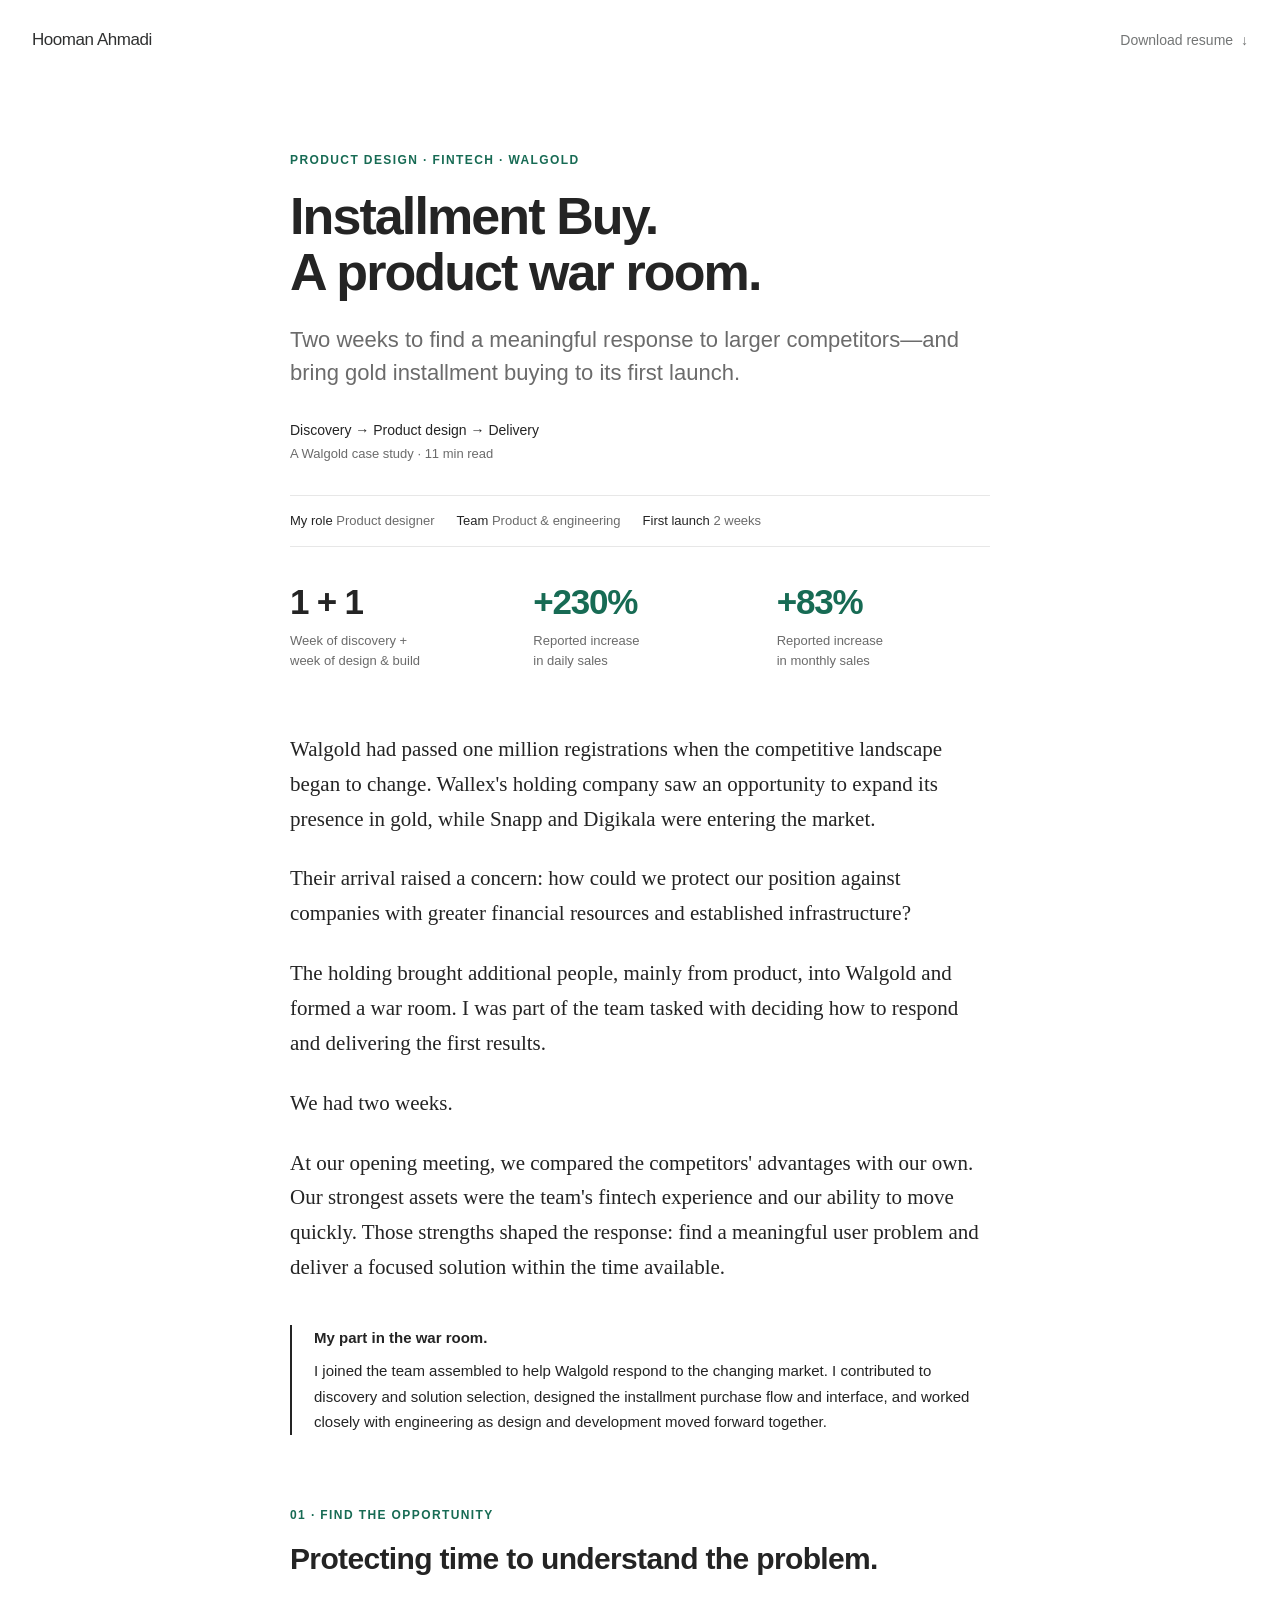
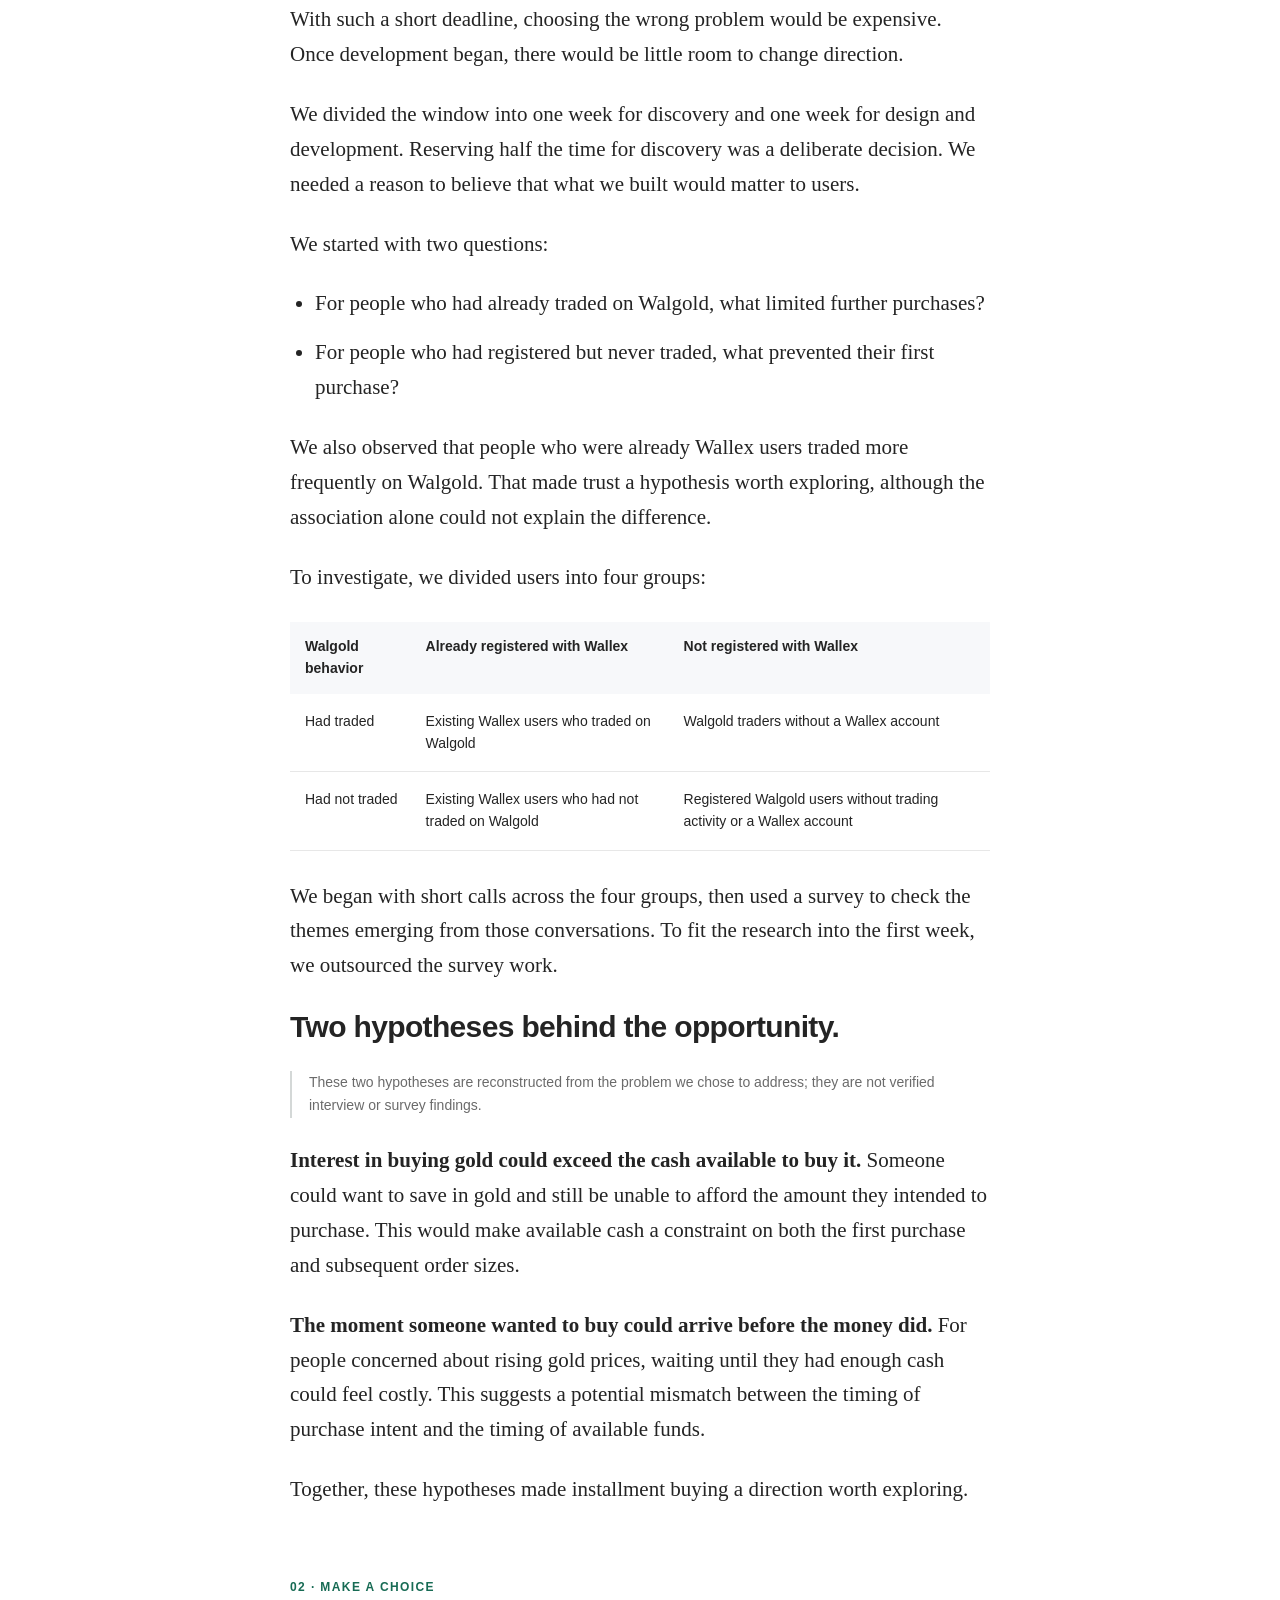
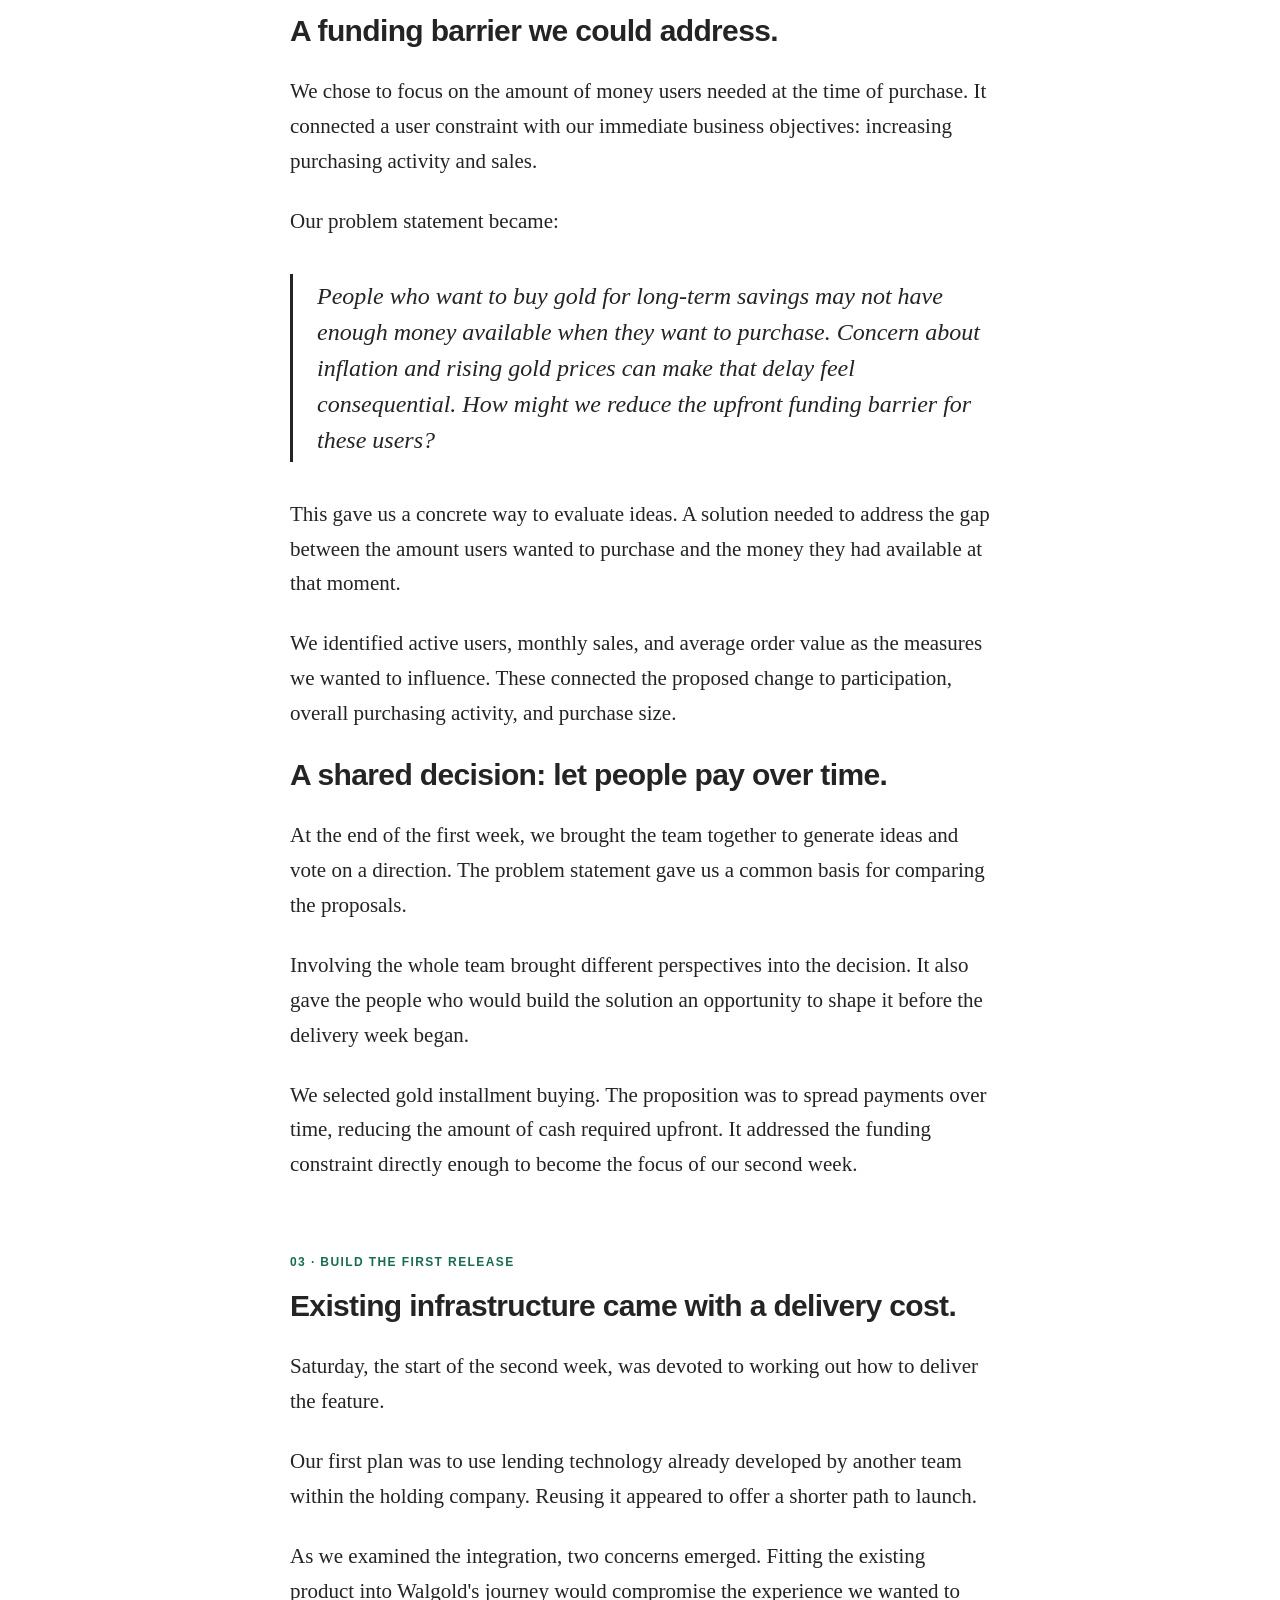
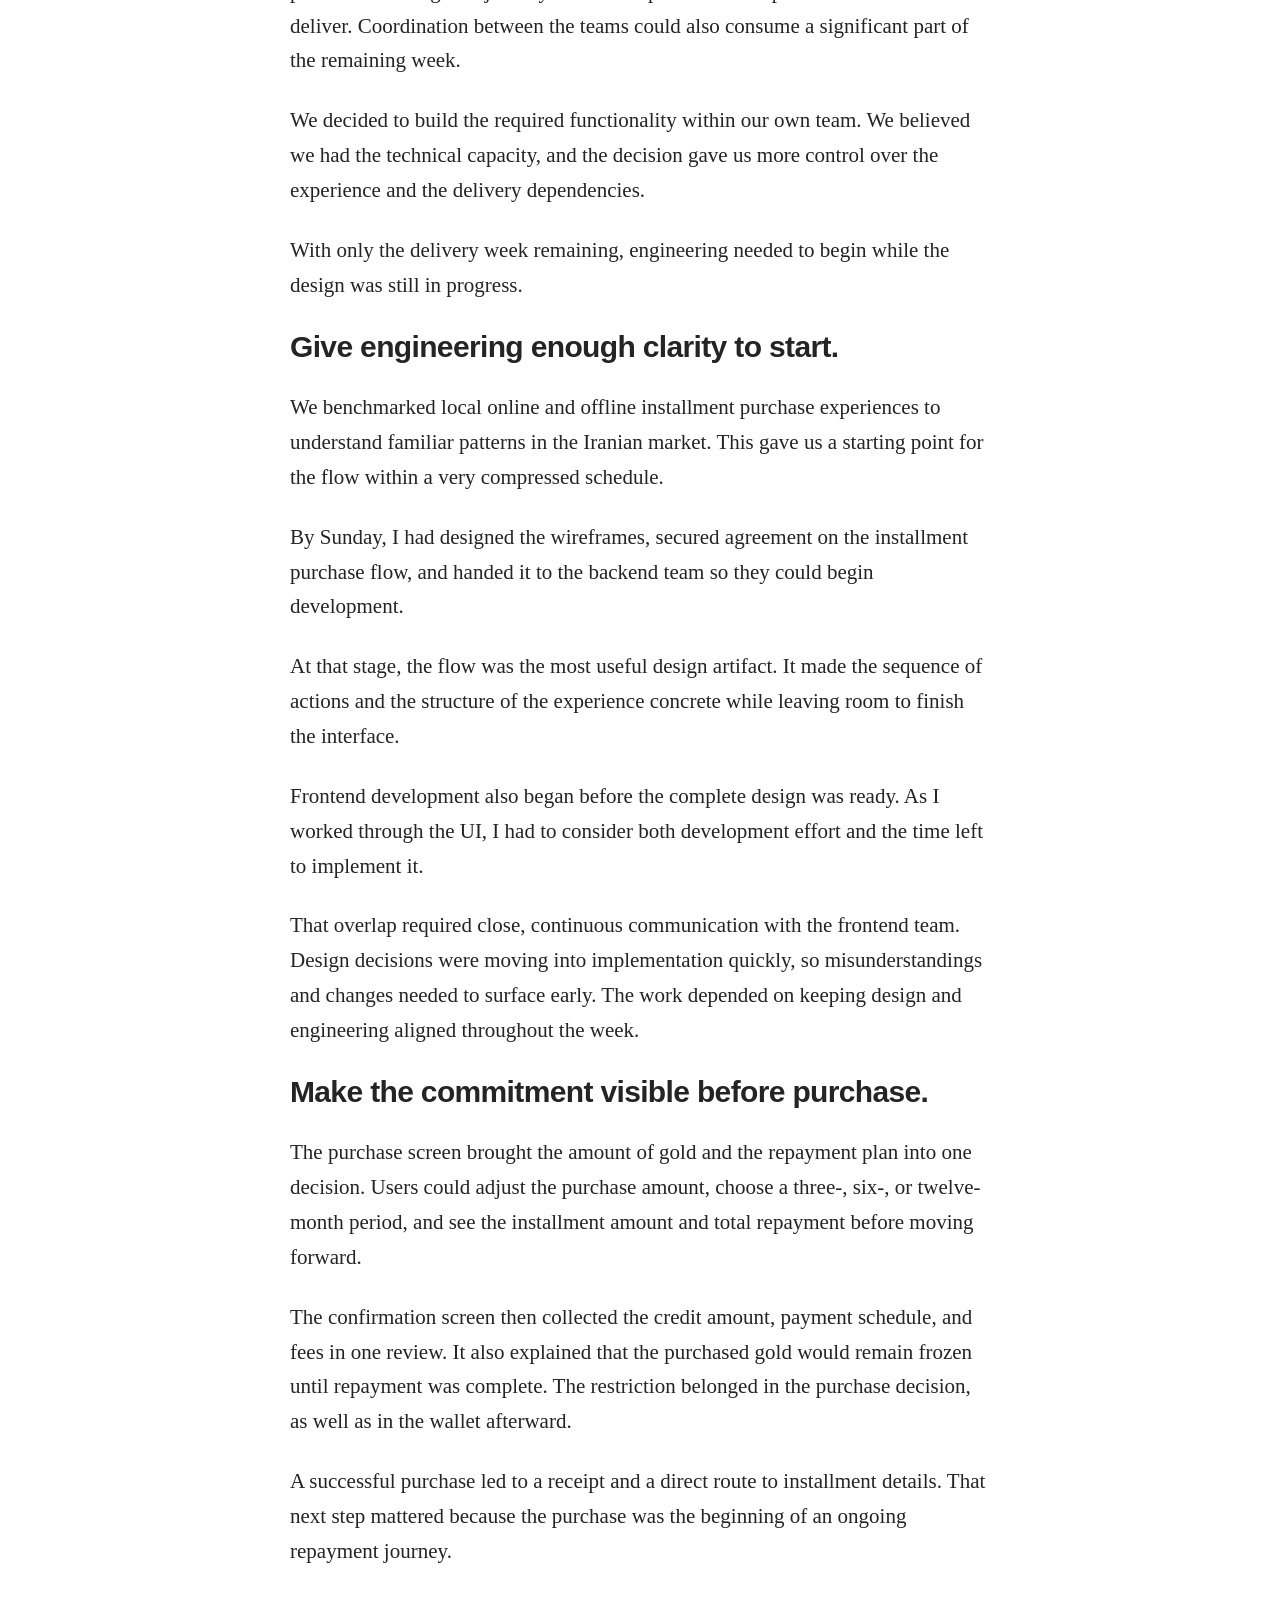
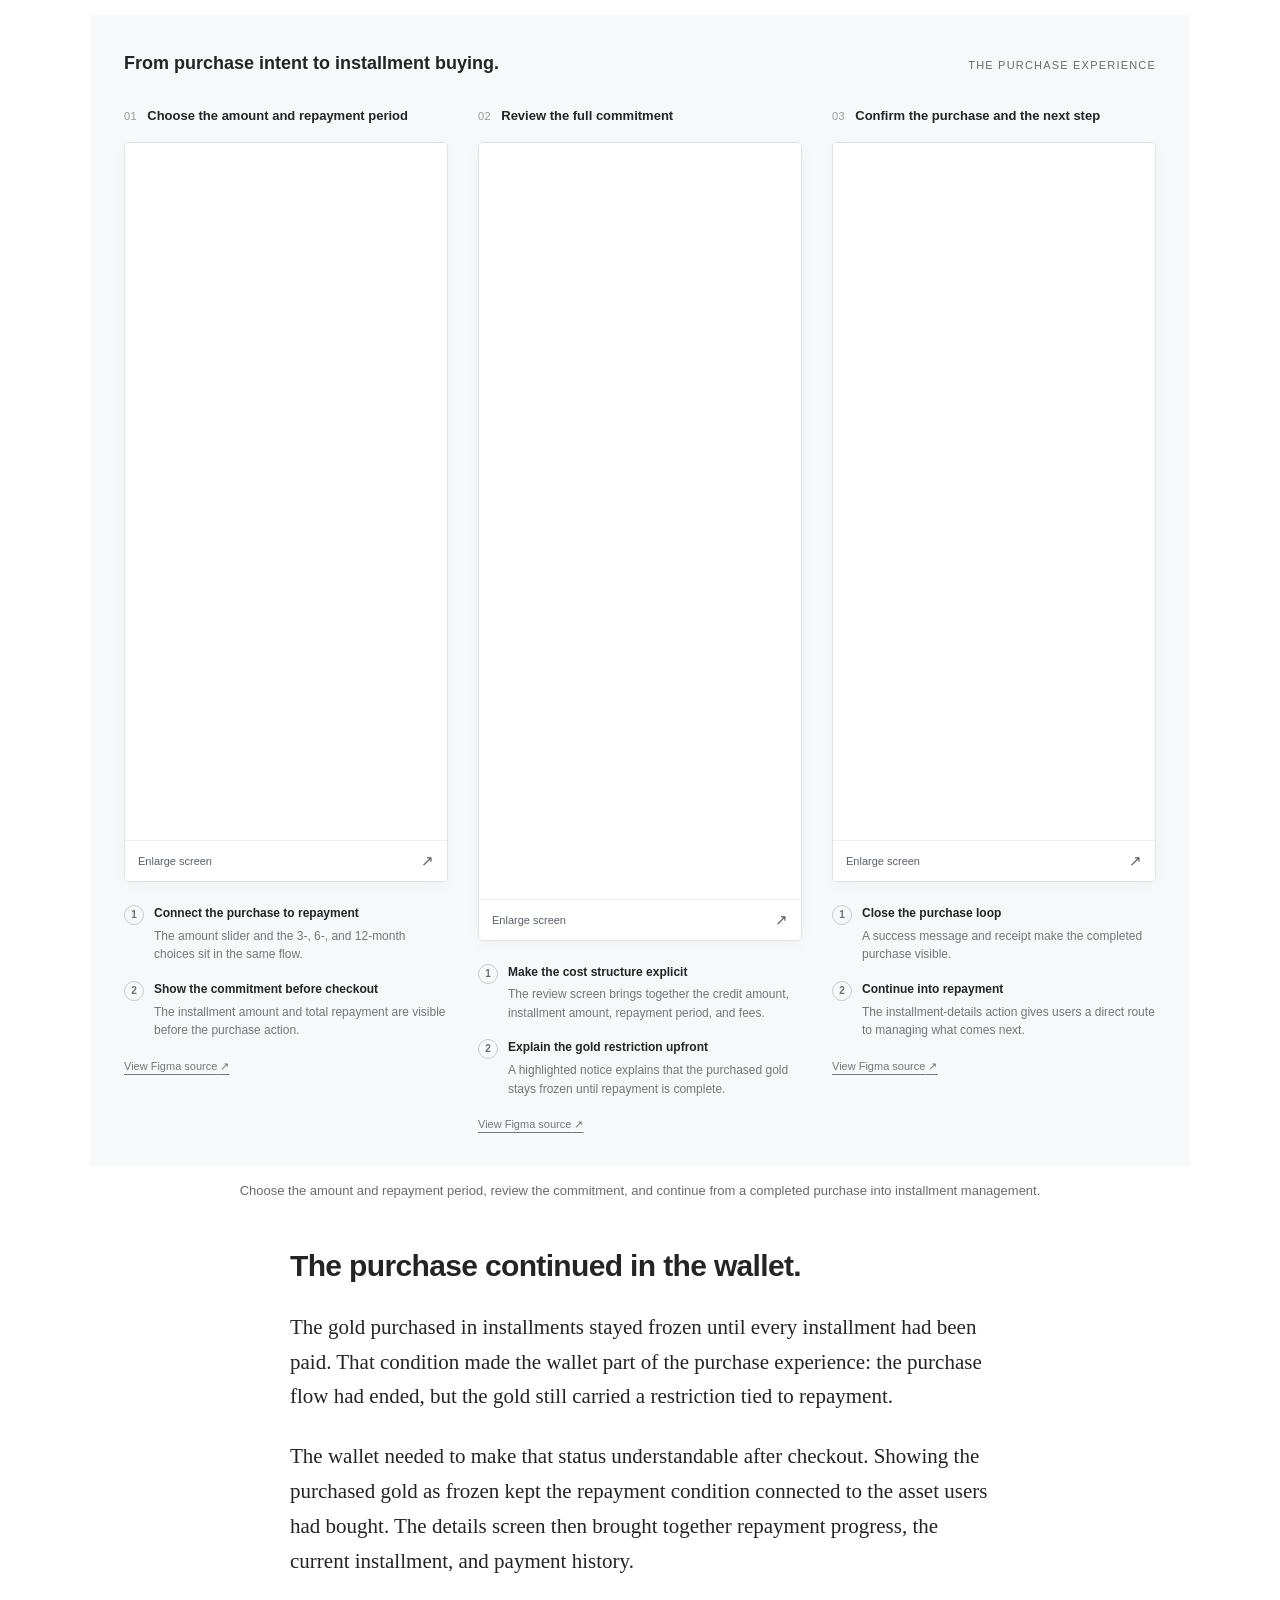
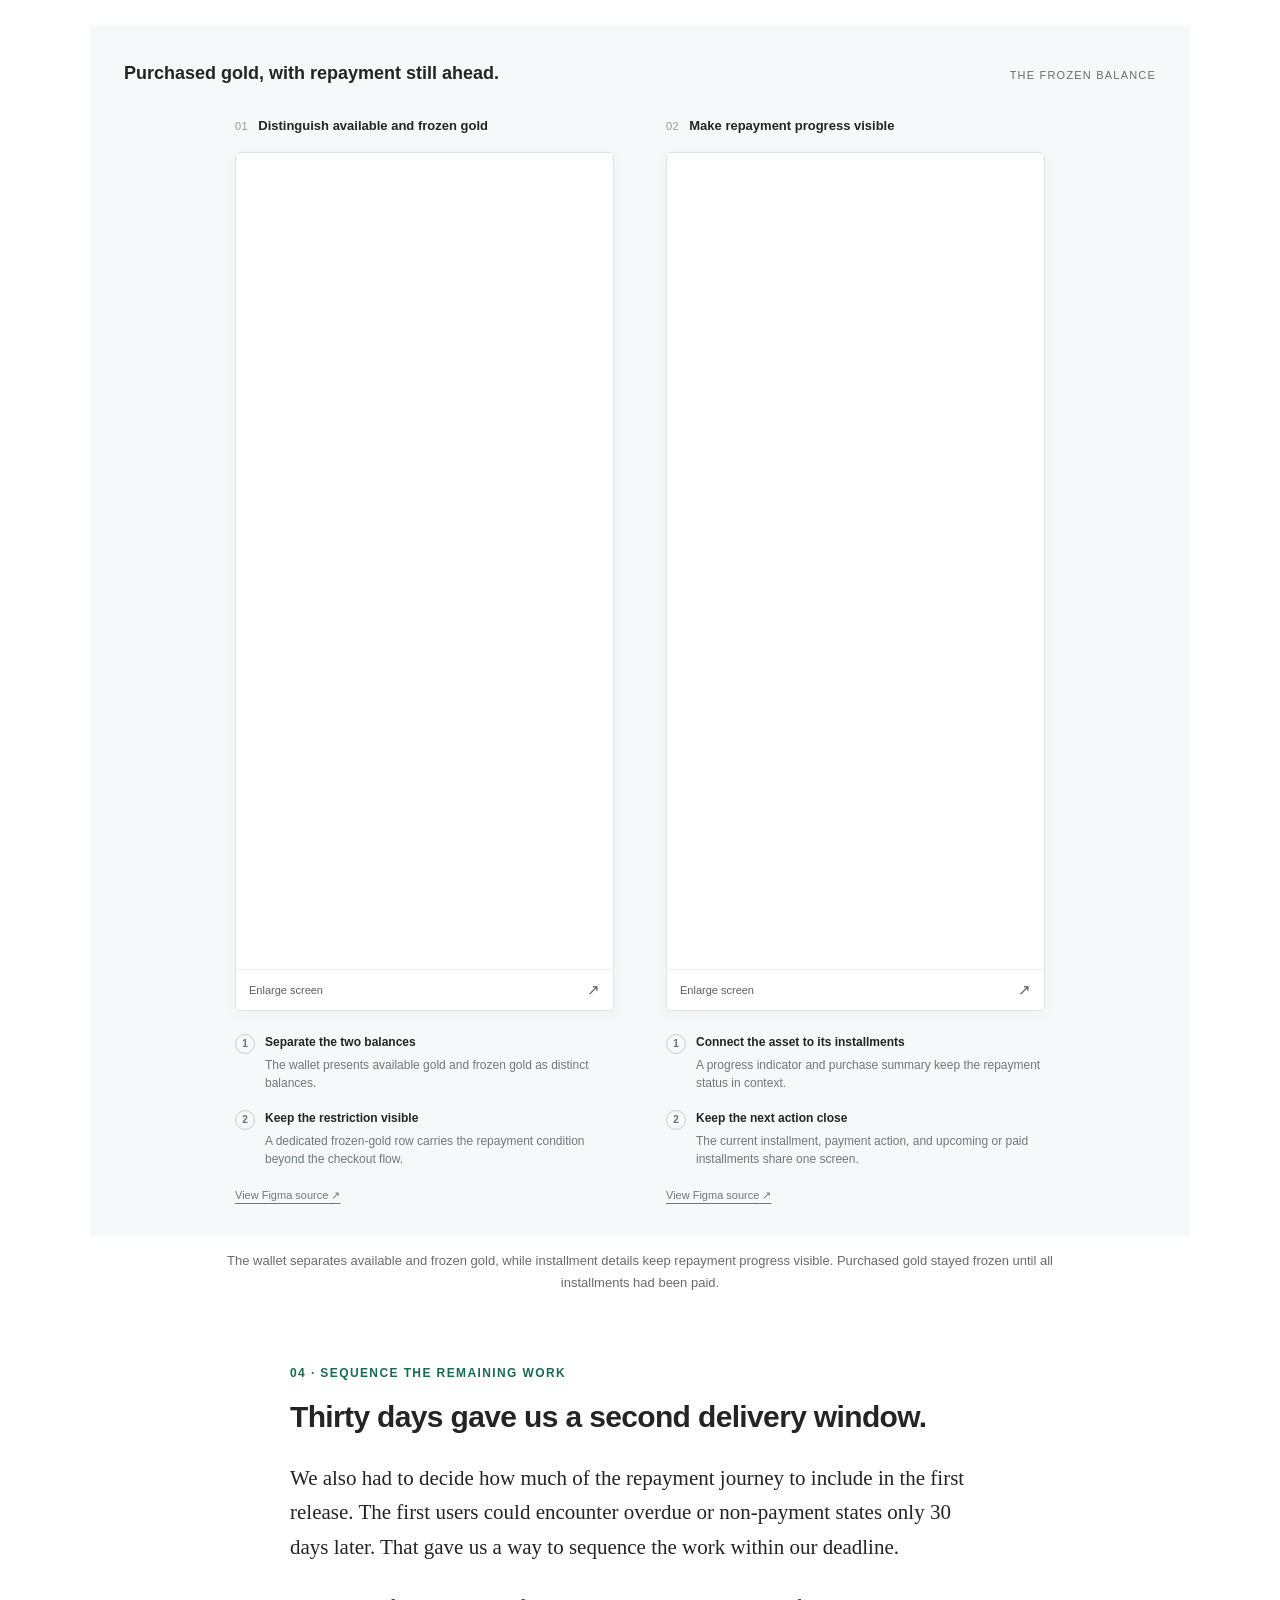
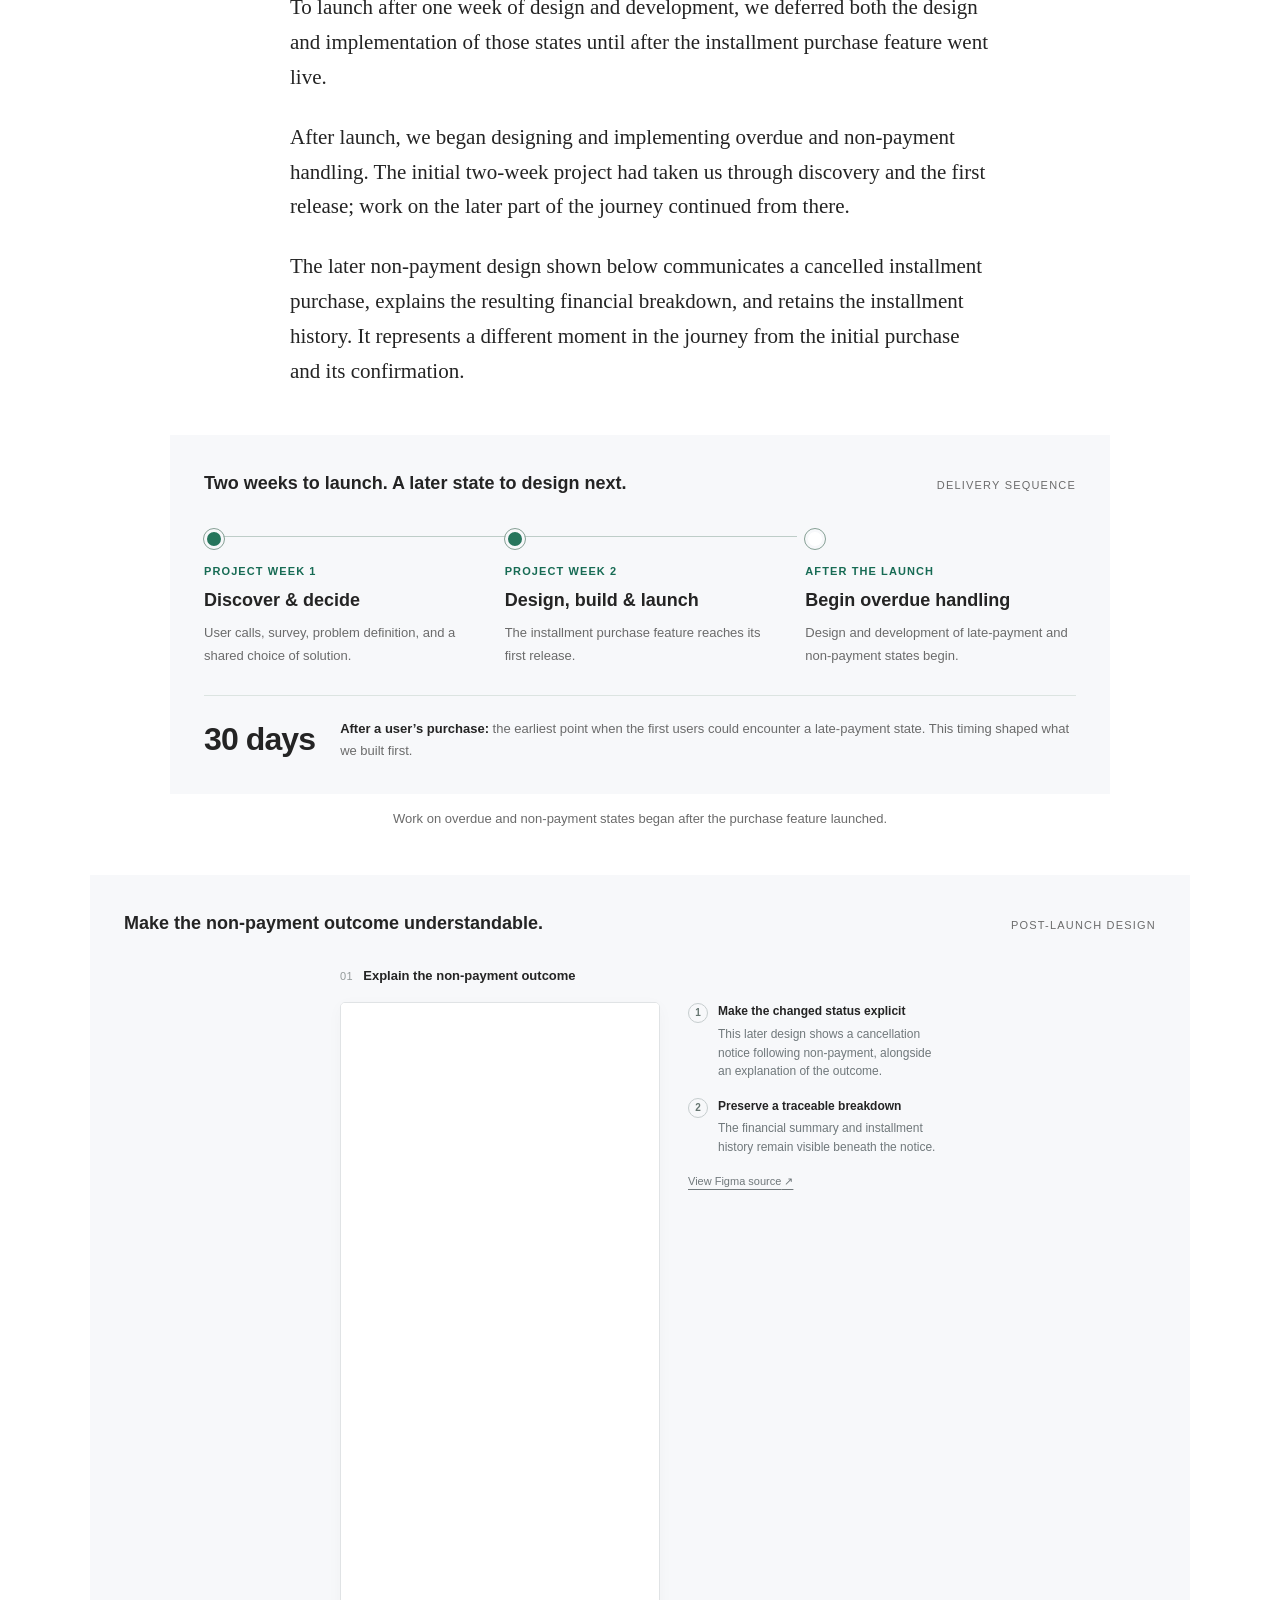
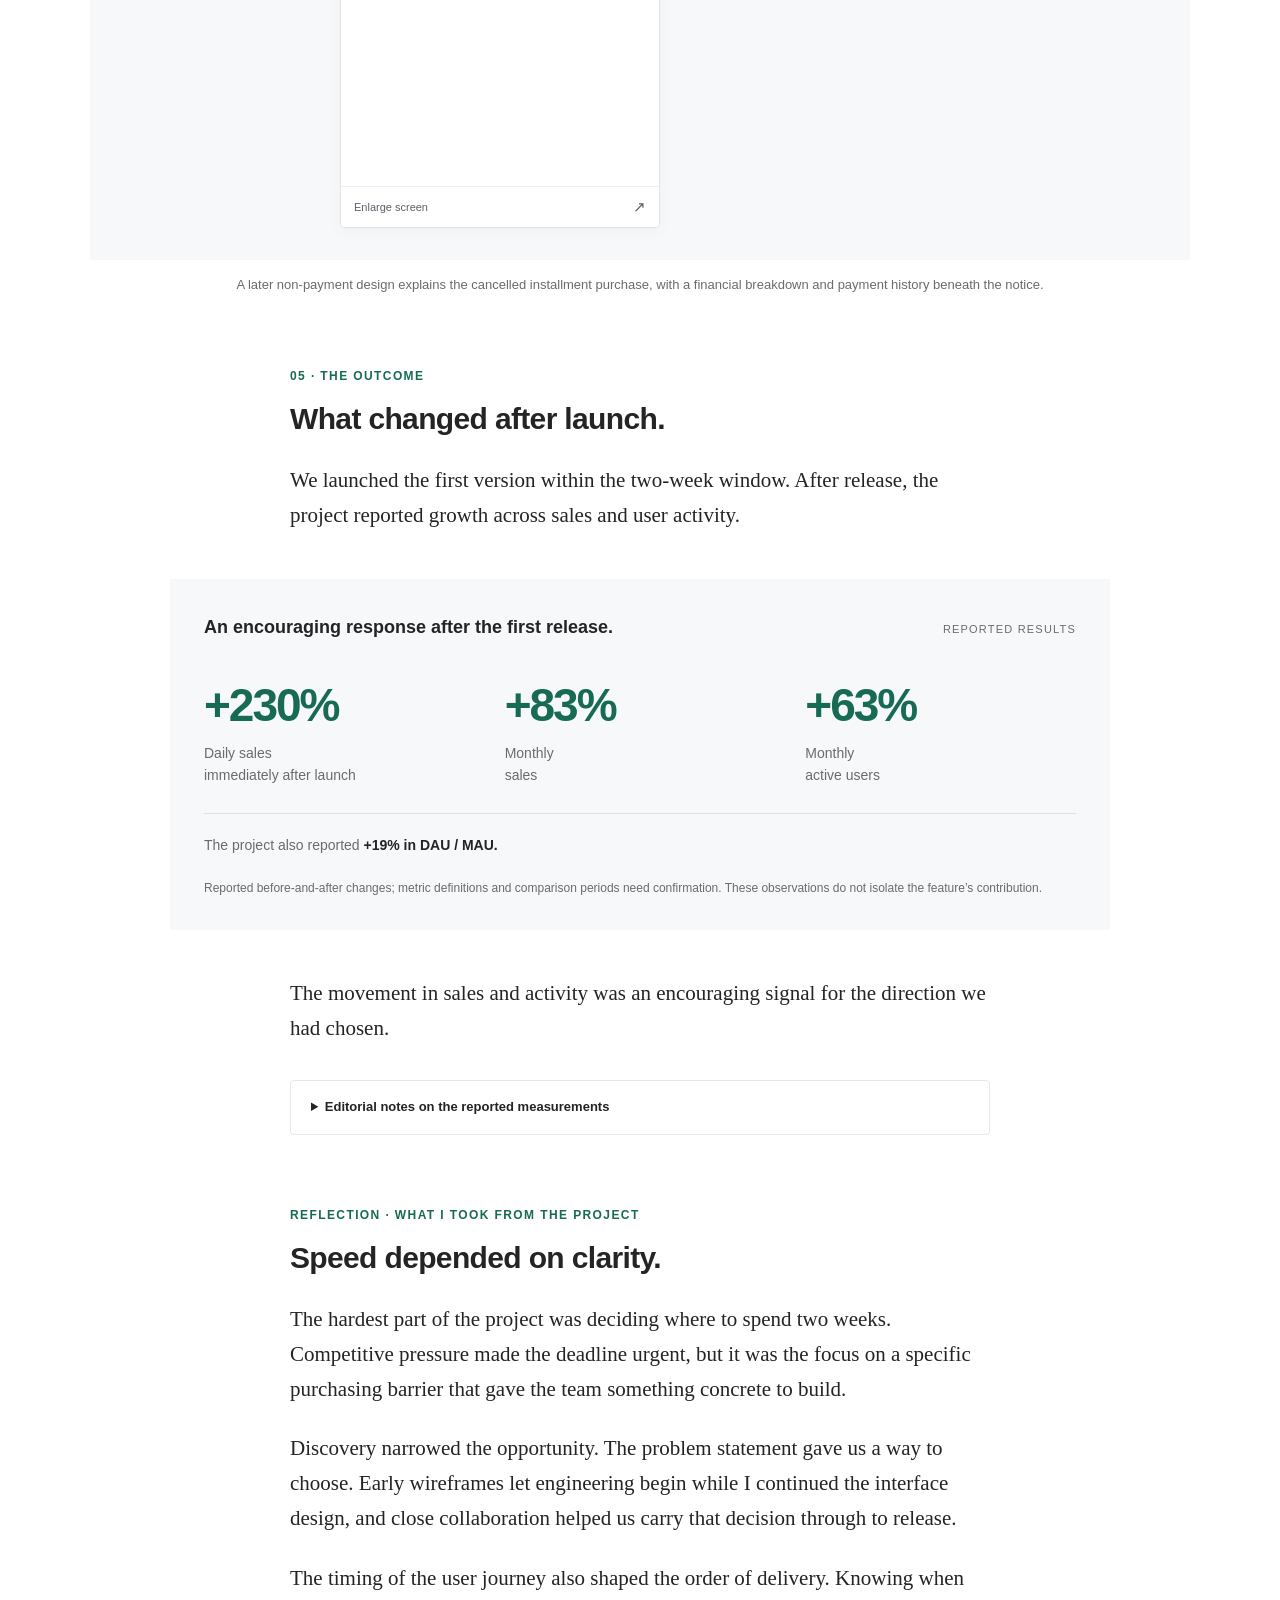
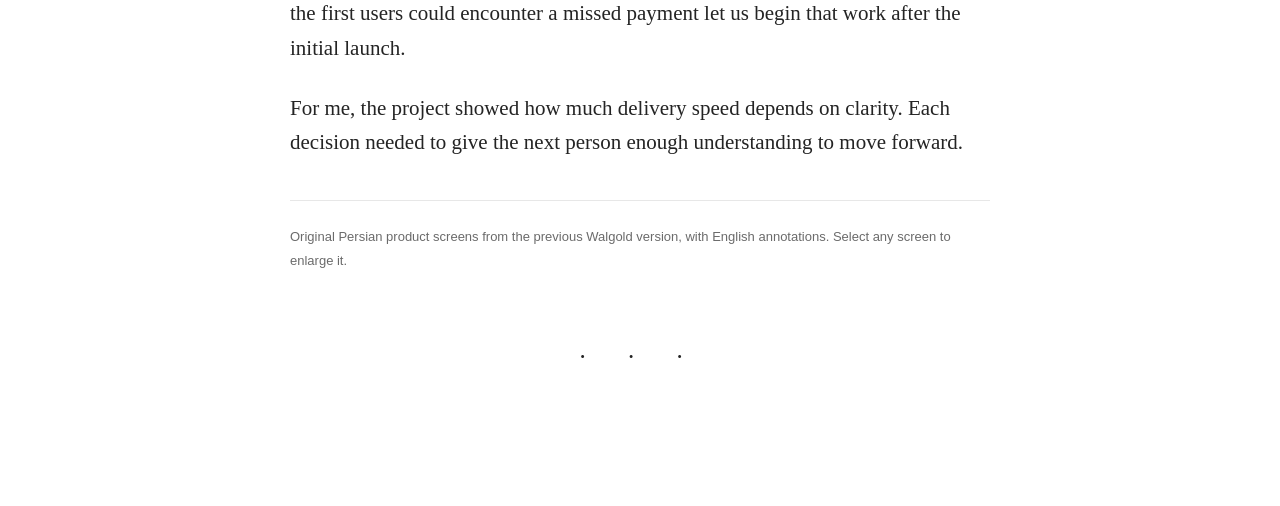
==== work/installments/index.html @ 5feb5272 "Add installment purchase case study" ====
<!doctype html>
<html lang="en"><head><meta charset="utf-8"><meta name="viewport" content="width=device-width, initial-scale=1"><title>Installment Buy · A Walgold product war room</title><meta name="description" content="A product design case study: two weeks from discovery to the first installment gold purchase launch, with original product screens and the decisions behind delivery."><link rel="icon" href="data:image/svg+xml,%3Csvg xmlns='http://www.w3.org/2000/svg' viewBox='0 0 32 32'%3E%3Crect width='32' height='32' rx='7' fill='%23232323'/%3E%3Ctext x='6' y='24' font-family='Georgia' font-size='25' fill='white'%3EW%3C/text%3E%3C/svg%3E"><style>
:root{--ink:#242424;--muted:#6b6b6b;--line:#e7e7e7;--accent:#176b54;--blue:#1474e5;--paper:#fff;--panel:#f7f8fa;--sans:-apple-system,BlinkMacSystemFont,"Segoe UI",Arial,sans-serif;--serif:Georgia,"Times New Roman",serif}
*{box-sizing:border-box}html{scroll-behavior:auto;scroll-padding-top:35px}body{margin:0;color:var(--ink);background:var(--paper);font-family:var(--serif)}a{color:inherit;text-underline-offset:4px}button{font:inherit}.article-head,.prose{max-width:700px;margin:auto}.article-head{padding-top:72px}.eyebrow,.section-kicker{font:600 12px/1.4 var(--sans);letter-spacing:1.4px;text-transform:uppercase;color:var(--accent)}h1{font:750 clamp(36px,5vw,52px)/1.09 var(--sans);letter-spacing:-1.9px;margin:19px 0 22px}.dek{font:22px/1.5 var(--sans);color:var(--muted);margin:0}.byline{display:flex;align-items:center;gap:13px;margin:30px 0;font:14px/1.7 var(--sans)}.monogram{display:grid;place-items:center;background:#242424;color:#fff;border-radius:50%;width:43px;height:43px;font-family:var(--serif);font-size:24px;flex:none}.byline span{display:block;color:var(--muted);font-size:13px}.article-meta{border-top:1px solid var(--line);border-bottom:1px solid var(--line);padding:15px 0;display:flex;gap:22px;flex-wrap:wrap;font:13px/1.5 var(--sans);color:var(--muted)}.article-meta b{color:var(--ink);font-weight:500}.prose{font-size:21px;line-height:1.66}.prose p{margin:25px 0}.prose h2{font:700 30px/1.25 var(--sans);letter-spacing:-.65px;margin:16px 0 25px}.prose h3{font:650 23px/1.35 var(--sans);margin:34px 0 16px;letter-spacing:-.3px}.section-kicker{margin-top:72px;display:block}.prose strong{font-weight:700}.intro{margin-top:37px}.prose ul{padding-left:25px}.prose li{margin:14px 0}.wide{max-width:1100px;width:calc(100% - 48px);margin:46px auto}.figure-surface{background:var(--panel);padding:36px 34px 32px}.figure-top{display:flex;align-items:baseline;justify-content:space-between;gap:20px;margin-bottom:30px;font-family:var(--sans)}.figure-top h3{font-size:18px;line-height:1.4;margin:0;font-weight:650}.figure-top>span{font-size:11px;letter-spacing:1.2px;color:var(--muted);text-transform:uppercase;white-space:nowrap}figcaption{font:13px/1.65 var(--sans);color:var(--muted);text-align:center;padding:14px 28px 0;max-width:900px;margin:auto}.hero-stats{display:grid;grid-template-columns:repeat(3,1fr);gap:30px;padding:34px 0 24px;font-family:var(--sans)}.hero-stats strong{font-size:35px;letter-spacing:-1.2px;font-weight:650;display:block;line-height:1.2}.hero-stats span{font-size:13px;line-height:1.55;color:var(--muted);display:block;margin-top:8px}.positive{color:var(--accent)}.stat-context{font:12px/1.6 var(--sans);color:var(--muted);margin:0;padding:0 0 20px;border-bottom:1px solid var(--line)}.role{font:15px/1.7 var(--sans);border-left:2px solid var(--ink);padding-left:22px;margin:40px 0}.role strong{display:block;margin-bottom:8px}.role p{margin:0;font-size:15px}.quote{border-left:3px solid var(--ink);padding:4px 0 4px 24px;margin:35px 0;font-size:24px;line-height:1.5;font-style:italic}.table-wrap{overflow:auto;margin:28px 0}table{width:100%;border-collapse:collapse;font:14px/1.55 var(--sans);text-align:left}th{font-weight:600;padding:14px 13px;background:#f7f8fa;vertical-align:top}td{padding:17px 13px;border-bottom:1px solid var(--line);vertical-align:top}th:first-child,td:first-child{padding-left:15px}.hypotheses .prose>p:first-of-type{font:14px/1.7 var(--sans);color:var(--muted);border-left:2px solid #d4d8d7;padding-left:17px}.hypotheses em{font-style:normal}.screen-grid{display:grid;gap:42px 30px;align-items:start}.screen-grid.three{grid-template-columns:repeat(3,minmax(0,1fr))}.screen-grid.two{grid-template-columns:repeat(2,minmax(0,1fr));gap:42px 52px;max-width:810px;margin:auto}.screen-grid.one{grid-template-columns:minmax(0,600px);justify-content:center}.screen-card{min-width:0;font-family:var(--sans)}.screen-heading{display:flex;gap:10px;align-items:baseline;margin:0 0 16px;min-height:20px}.screen-heading>span{font-size:11px;color:#939a9a;letter-spacing:.5px}.screen-heading h4{font:600 13px/1.5 var(--sans);margin:0}.screen-button{position:relative;background:white;display:block;padding:0;border:1px solid #e0e3e5;border-radius:5px;width:100%;cursor:zoom-in;box-shadow:0 4px 16px #21212108;overflow:hidden}.screen-button img{display:block;width:100%;height:auto}.screen-button:focus-visible{outline-offset:6px}.enlarge-label{display:flex;align-items:center;justify-content:space-between;font:11px var(--sans);background:#fff;border-top:1px solid #edf0f1;color:#596168;padding:11px 13px;text-align:left}.enlarge-label span{font-size:15px}.annotations{list-style:none;margin:22px 0 0;padding:0}.annotations li{display:flex;gap:10px;font:12px/1.55 var(--sans);margin:0 0 16px}.note-number{display:grid;place-items:center;flex-shrink:0;border:1px solid #c6cdce;color:#657570;border-radius:50%;width:20px;height:20px;font:600 10px/1 var(--sans);margin-top:1px}.annotations strong{font-weight:650;font-size:12px}.annotations p{margin:4px 0 0;color:#70787b}.source-link{font:11px/1.6 var(--sans);color:#70787b}.screen-grid.one .screen-card{display:grid;grid-template-columns:minmax(0,320px) minmax(0,1fr);gap:0 28px;max-width:600px}.screen-grid.one .screen-heading{grid-column:1/-1}.screen-grid.one .screen-button{grid-column:1;grid-row:2/5}.screen-grid.one .annotations{grid-column:2;margin-top:0}.screen-grid.one .source-link{grid-column:2;align-self:end}.timeline{font-family:var(--sans);max-width:940px}.timeline-steps{list-style:none;display:grid;grid-template-columns:repeat(3,minmax(0,1fr));gap:30px;padding:0;margin:0;position:relative}.timeline-steps:before{content:"";position:absolute;top:10px;left:11px;right:calc(33.33% - 12px);height:1px;background:#becdc8}.timeline-steps li{position:relative;padding-top:35px}.timeline-steps li:before{position:absolute;content:"";width:14px;height:14px;top:3px;left:0;border:3px solid var(--panel);outline:1px solid #86a095;border-radius:50%;background:#26755c}.timeline-steps li:last-child:before{background:white}.timeline-step{font:600 11px/1.4 var(--sans);letter-spacing:1.1px;text-transform:uppercase;color:var(--accent)}.timeline-steps h4{font:650 18px/1.4 var(--sans);margin:9px 0}.timeline-steps p{font:13px/1.7 var(--sans);color:var(--muted);margin:0}.time-window{margin-top:28px;padding-top:22px;border-top:1px solid #dce4e1;display:flex;gap:25px;align-items:center}.time-window strong{font:650 32px/1.1 var(--sans);letter-spacing:-.9px;white-space:nowrap}.time-window p{font:13px/1.7 var(--sans);margin:0;color:var(--muted)}.time-window b{font-weight:600;color:var(--ink)}.results{display:grid;grid-template-columns:repeat(3,minmax(0,1fr));gap:30px;font-family:var(--sans);padding:8px 0 26px}.results strong{font-size:46px;letter-spacing:-2px;line-height:1.2;display:block;color:var(--accent);font-weight:650}.results span{font-size:14px;color:var(--muted);display:block;margin:9px 0 0;line-height:1.6}.results-secondary{font:14px/1.7 var(--sans);border-top:1px solid #dce2df;padding-top:20px;color:var(--muted);margin:0}.results-secondary b{color:var(--ink);font-weight:600}.metric-note{font:12px/1.7 var(--sans);color:var(--muted);margin:20px 0 0}.editorial{margin-top:34px;border:1px solid var(--line);border-radius:4px;padding:16px 20px;font:13px/1.75 var(--sans);color:var(--muted)}.editorial summary{font:600 13px/1.6 var(--sans);cursor:pointer;color:var(--ink)}.editorial p{font:13px/1.75 var(--sans);margin:15px 0}.editorial ul{padding-left:19px}.editorial li{font:13px/1.75 var(--sans);margin:10px 0}.annotation-footnote{font:13px/1.8 var(--sans);color:var(--muted);border-top:1px solid var(--line);padding-top:24px;margin-top:40px!important}.endmark{text-align:center;font-size:25px;letter-spacing:18px;margin:64px 0}.site-footer{border-top:1px solid var(--line);max-width:700px;margin:60px auto 0;padding:25px 0 45px;font:13px/1.8 var(--sans);color:var(--muted)}.sr-only{position:absolute;width:1px;height:1px;padding:0;margin:-1px;overflow:hidden;clip:rect(0,0,0,0);white-space:nowrap;border:0}:focus-visible{outline:3px solid var(--blue);outline-offset:5px}a:hover{color:var(--accent)}dialog{padding:0;border:0;border-radius:8px;width:min(1000px,calc(100vw - 32px));max-width:none;height:94vh;max-height:none;background:#f2f4f5;color:var(--ink);box-shadow:0 20px 100px #0005}dialog::backdrop{background:#16191dd9}.modal-bar{display:flex;justify-content:space-between;align-items:center;gap:20px;position:sticky;top:0;z-index:2;padding:15px 22px;border-bottom:1px solid #dce0e3;background:white;font:14px/1.5 var(--sans)}.modal-bar button{border:1px solid #d5d9dc;border-radius:20px;padding:6px 16px;background:white;cursor:pointer;font:13px/1.5 var(--sans);white-space:nowrap}.modal-body{padding:28px;display:flex;flex-direction:column;align-items:center;gap:18px}.modal-body img{max-width:100%;height:auto;display:block;width:auto;max-height:none;background:white;box-shadow:0 3px 20px #0001}.modal-body .annotations{max-width:600px}.modal-body .annotations li{font-size:14px}.modal-body .annotations strong{font-size:14px}.modal-help{font:12px/1.6 var(--sans);color:var(--muted);margin:0}.screen-button:hover .enlarge-label{color:var(--accent);background:#fafcfb}
.image-viewport{display:block;width:100%;background:white}.image-viewport.has-crop{position:relative;overflow:hidden}.image-viewport.has-crop img,.modal-body .image-viewport.has-crop img{position:absolute;left:var(--image-x);top:var(--image-y);width:var(--image-width);max-width:none;height:auto;max-height:none;box-shadow:none}.modal-body .image-viewport{width:min(100%,var(--dialog-width,750px));flex:none;box-shadow:0 3px 20px #0001}.modal-body .image-viewport:not(.has-crop) img{width:100%;height:auto;box-shadow:none}
@media(max-width:980px){.wide{max-width:900px}.screen-grid.three{gap:32px 20px}.figure-surface{padding:30px 25px}.screen-heading{min-height:40px}}
@media(max-width:760px){.article-head,.prose,.site-footer{margin-left:24px;margin-right:24px}.article-head{padding-top:42px}h1{letter-spacing:-1.3px}.dek{font-size:19px}.prose{font-size:19px;line-height:1.65}.prose h2{font-size:27px}.wide{width:100%;margin:32px auto}.figure-surface{padding:25px 24px}.figure-top{align-items:flex-start;gap:14px}.figure-top h3{font-size:16px}.figure-top>span{font-size:10px;white-space:normal;text-align:right;max-width:110px}.hero-stats{gap:16px}.hero-stats strong{font-size:28px}.hero-stats span{font-size:12px}.section-kicker{margin-top:54px}.screen-grid.three,.screen-grid.two{grid-template-columns:repeat(2,minmax(0,1fr));gap:36px 25px}.screen-grid.one .screen-card{grid-template-columns:minmax(0,280px) minmax(0,1fr);gap:0 22px}.timeline-steps{gap:18px}.timeline-steps h4{font-size:16px}.timeline-steps p{font-size:12px}.results{gap:16px}.results strong{font-size:38px}.results span{font-size:12px}th,td{padding:12px 10px;font-size:12px}.quote{font-size:22px;padding-left:20px}.byline{font-size:13px}.article-meta{gap:10px 20px}.modal-body{padding:20px}.modal-bar{padding:12px 16px}figcaption{padding-left:24px;padding-right:24px}}
@media(max-width:520px){.article-head{padding-top:36px}.article-meta{display:grid;gap:8px}.hero-stats{gap:14px;padding-top:26px}.hero-stats strong{font-size:26px}.hero-stats span{font-size:11px}.stat-context{font-size:11px}.prose h2{font-size:26px}.screen-grid.three,.screen-grid.two,.screen-grid.one{display:grid;grid-template-columns:minmax(0,340px);justify-content:center;gap:36px}.screen-grid.one .screen-card{display:block}.screen-heading{min-height:0}.screen-grid.one .annotations{margin-top:22px}.screen-grid .annotations li{font-size:13px}.screen-grid .annotations strong{font-size:13px}.screen-button{max-width:340px;margin:auto}.annotations{margin-top:20px}.screen-card+.screen-card{padding-top:28px;border-top:1px solid #dce1e4}.timeline-steps{display:block;margin-left:7px}.timeline-steps:before{top:9px;left:0;bottom:34px;right:auto;width:1px;height:auto}.timeline-steps li{padding:0 0 28px 27px}.timeline-steps li:last-child{padding-bottom:0}.timeline-steps li:before{left:-6px;top:3px}.timeline-steps h4{margin:6px 0;font-size:17px}.timeline-steps p{font-size:13px}.time-window{align-items:flex-start;gap:18px}.time-window strong{font-size:29px}.results{gap:12px;padding-bottom:20px}.results strong{font-size:32px;letter-spacing:-1.2px}.results span{font-size:11px}.results-secondary{font-size:13px}.quote{font-size:21px}.editorial{padding:14px 16px}.modal-bar strong{font-size:12px}.modal-body{padding:14px}.screen-grid.one .source-link{display:block;margin-top:15px}}
@media print{.site-header nav,.enlarge-label,.source-link,dialog,.editorial{display:none}.wide{width:100%;break-inside:avoid}.article-head{padding-top:20px}.section-kicker{margin-top:30px}.screen-button{border:0;box-shadow:none}.figure-surface{background:#f7f8fa}.site-footer{margin-top:20px}}
</style><link rel="stylesheet" href="/chrome.css">
</head><body class="case-study-page" id="top"><header class="site-header">
      <a class="wordmark" href="/" aria-label="Hooman Ahmadi, home">Hooman Ahmadi</a>
      <nav aria-label="Main navigation">
        <a class="resume-link" href="/assets/resume/Hooman-Ahmadi-Resume.pdf" download="Hooman-Ahmadi-Resume.pdf" type="application/pdf" aria-label="Download Hooman Ahmadi’s resume as a PDF">Download resume <span aria-hidden="true">↓</span></a>
      </nav>
    </header><main><div class="article-head"><div class="eyebrow">Product design · Fintech · Walgold</div><h1>Installment Buy.<br>A product war room.</h1><p class="dek">Two weeks to find a meaningful response to larger competitors—and bring gold installment buying to its first launch.</p><div class="byline"><div>Discovery → Product design → Delivery<span>A Walgold case study · 11 min read</span></div></div><div class="article-meta"><span><b>My role</b> Product designer</span><span><b>Team</b> Product & engineering</span><span><b>First launch</b> 2 weeks</span></div><div class="hero-stats"><div><strong>1 + 1</strong><span>Week of discovery +<br>week of design & build</span></div><div><strong class="positive">+230%</strong><span>Reported increase<br>in daily sales</span></div><div><strong class="positive">+83%</strong><span>Reported increase<br>in monthly sales</span></div></div></div>
<section class="prose intro" id="story"><p>Walgold had passed one million registrations when the competitive landscape began to change. Wallex&#x27;s holding company saw an opportunity to expand its presence in gold, while Snapp and Digikala were entering the market.</p>
<p>Their arrival raised a concern: how could we protect our position against companies with greater financial resources and established infrastructure?</p>
<p>The holding brought additional people, mainly from product, into Walgold and formed a war room. I was part of the team tasked with deciding how to respond and delivering the first results.</p>
<p>We had two weeks.</p>
<p>At our opening meeting, we compared the competitors&#x27; advantages with our own. Our strongest assets were the team&#x27;s fintech experience and our ability to move quickly. Those strengths shaped the response: find a meaningful user problem and deliver a focused solution within the time available.</p><div class="role"><strong>My part in the war room.</strong><p>I joined the team assembled to help Walgold respond to the changing market. I contributed to discovery and solution selection, designed the installment purchase flow and interface, and worked closely with engineering as design and development moved forward together.</p></div></section>
<section class="prose "><span class="section-kicker">01 · Find the opportunity</span><h2>Protecting time to understand the problem.</h2><p>With such a short deadline, choosing the wrong problem would be expensive. Once development began, there would be little room to change direction.</p>
<p>We divided the window into one week for discovery and one week for design and development. Reserving half the time for discovery was a deliberate decision. We needed a reason to believe that what we built would matter to users.</p>
<p>We started with two questions:</p>
<ul><li>For people who had already traded on Walgold, what limited further purchases?</li><li>For people who had registered but never traded, what prevented their first purchase?</li></ul>
<p>We also observed that people who were already Wallex users traded more frequently on Walgold. That made trust a hypothesis worth exploring, although the association alone could not explain the difference.</p>
<p>To investigate, we divided users into four groups:</p>
<div class="table-wrap"><table><thead><tr><th scope="col">Walgold behavior</th><th scope="col">Already registered with Wallex</th><th scope="col">Not registered with Wallex</th></tr></thead><tbody><tr><td>Had traded</td><td>Existing Wallex users who traded on Walgold</td><td>Walgold traders without a Wallex account</td></tr><tr><td>Had not traded</td><td>Existing Wallex users who had not traded on Walgold</td><td>Registered Walgold users without trading activity or a Wallex account</td></tr></tbody></table></div>
<p>We began with short calls across the four groups, then used a survey to check the themes emerging from those conversations. To fit the research into the first week, we outsourced the survey work.</p></section>
<div class="hypotheses"><section class="prose "><h2>Two hypotheses behind the opportunity.</h2><p><em>These two hypotheses are reconstructed from the problem we chose to address; they are not verified interview or survey findings.</em></p>
<p><strong>Interest in buying gold could exceed the cash available to buy it.</strong> Someone could want to save in gold and still be unable to afford the amount they intended to purchase. This would make available cash a constraint on both the first purchase and subsequent order sizes.</p>
<p><strong>The moment someone wanted to buy could arrive before the money did.</strong> For people concerned about rising gold prices, waiting until they had enough cash could feel costly. This suggests a potential mismatch between the timing of purchase intent and the timing of available funds.</p>
<p>Together, these hypotheses made installment buying a direction worth exploring.</p></section></div>
<section class="prose " id="decisions"><span class="section-kicker">02 · Make a choice</span><h2>A funding barrier we could address.</h2><p>We chose to focus on the amount of money users needed at the time of purchase. It connected a user constraint with our immediate business objectives: increasing purchasing activity and sales.</p>
<p>Our problem statement became:</p>
<blockquote class="quote">People who want to buy gold for long-term savings may not have enough money available when they want to purchase. Concern about inflation and rising gold prices can make that delay feel consequential. How might we reduce the upfront funding barrier for these users?</blockquote>
<p>This gave us a concrete way to evaluate ideas. A solution needed to address the gap between the amount users wanted to purchase and the money they had available at that moment.</p>
<p>We identified active users, monthly sales, and average order value as the measures we wanted to influence. These connected the proposed change to participation, overall purchasing activity, and purchase size.</p></section>
<section class="prose "><h2>A shared decision: let people pay over time.</h2><p>At the end of the first week, we brought the team together to generate ideas and vote on a direction. The problem statement gave us a common basis for comparing the proposals.</p>
<p>Involving the whole team brought different perspectives into the decision. It also gave the people who would build the solution an opportunity to shape it before the delivery week began.</p>
<p>We selected gold installment buying. The proposition was to spread payments over time, reducing the amount of cash required upfront. It addressed the funding constraint directly enough to become the focus of our second week.</p></section>
<section class="prose "><span class="section-kicker">03 · Build the first release</span><h2>Existing infrastructure came with a delivery cost.</h2><p>Saturday, the start of the second week, was devoted to working out how to deliver the feature.</p>
<p>Our first plan was to use lending technology already developed by another team within the holding company. Reusing it appeared to offer a shorter path to launch.</p>
<p>As we examined the integration, two concerns emerged. Fitting the existing product into Walgold&#x27;s journey would compromise the experience we wanted to deliver. Coordination between the teams could also consume a significant part of the remaining week.</p>
<p>We decided to build the required functionality within our own team. We believed we had the technical capacity, and the decision gave us more control over the experience and the delivery dependencies.</p>
<p>With only the delivery week remaining, engineering needed to begin while the design was still in progress.</p></section>
<section class="prose "><h2>Give engineering enough clarity to start.</h2><p>We benchmarked local online and offline installment purchase experiences to understand familiar patterns in the Iranian market. This gave us a starting point for the flow within a very compressed schedule.</p>
<p>By Sunday, I had designed the wireframes, secured agreement on the installment purchase flow, and handed it to the backend team so they could begin development.</p>
<p>At that stage, the flow was the most useful design artifact. It made the sequence of actions and the structure of the experience concrete while leaving room to finish the interface.</p>
<p>Frontend development also began before the complete design was ready. As I worked through the UI, I had to consider both development effort and the time left to implement it.</p>
<p>That overlap required close, continuous communication with the frontend team. Design decisions were moving into implementation quickly, so misunderstandings and changes needed to surface early. The work depended on keeping design and engineering aligned throughout the week.</p></section>
<section class="prose "><h2>Make the commitment visible before purchase.</h2><p>The purchase screen brought the amount of gold and the repayment plan into one decision. Users could adjust the purchase amount, choose a three-, six-, or twelve-month period, and see the installment amount and total repayment before moving forward.</p>
<p>The confirmation screen then collected the credit amount, payment schedule, and fees in one review. It also explained that the purchased gold would remain frozen until repayment was complete. The restriction belonged in the purchase decision, as well as in the wallet afterward.</p>
<p>A successful purchase led to a receipt and a direct route to installment details. That next step mattered because the purchase was the beginning of an ongoing repayment journey.</p></section>
<figure class="wide product-figure main"><div class="figure-surface"><div class="figure-top"><h3>From purchase intent to installment buying.</h3><span>The purchase experience</span></div><div class="screen-grid three"><div class="screen-card">
            <div class="screen-heading"><span>01</span><h4>Choose the amount and repayment period</h4></div>
            <button class="screen-button" data-title="Choose the amount and repayment period" type="button" aria-label="Enlarge Choose the amount and repayment period"><span class="image-viewport has-crop" style="aspect-ratio:750/1624;--image-width:214.93333333%;--image-x:-10.40000000%;--image-y:-4.18719212%;--dialog-width:800px"><img src="assets/purchase-plan.png" alt="Choose the amount and repayment period — original Persian Walgold interface" width="1612" height="2636" loading="lazy" decoding="async"></span><span class="enlarge-label">Enlarge screen <span aria-hidden="true">↗</span></span></button>
            <ol class="annotations"><li><span class="note-number" aria-hidden="true">1</span><div><strong>Connect the purchase to repayment</strong><p>The amount slider and the 3-, 6-, and 12-month choices sit in the same flow.</p></div></li><li><span class="note-number" aria-hidden="true">2</span><div><strong>Show the commitment before checkout</strong><p>The installment amount and total repayment are visible before the purchase action.</p></div></li></ol><a class="source-link" href="https://www.figma.com/design/DBFVHQegTVlzEk7qLngE62/Toman-Deposit-frames?node-id=46-59113" target="_blank" rel="noopener noreferrer">View Figma source<span class="sr-only"> for Choose the amount and repayment period</span> ↗</a>
        </div><div class="screen-card">
            <div class="screen-heading"><span>02</span><h4>Review the full commitment</h4></div>
            <button class="screen-button" data-title="Review the full commitment" type="button" aria-label="Enlarge Review the full commitment"><span class="image-viewport has-crop" style="aspect-ratio:750/1760;--image-width:214.93333333%;--image-x:-10.40000000%;--image-y:-3.86363636%;--dialog-width:800px"><img src="assets/purchase-confirmation.png" alt="Review the full commitment — original Persian Walgold interface" width="1612" height="2772" loading="lazy" decoding="async"></span><span class="enlarge-label">Enlarge screen <span aria-hidden="true">↗</span></span></button>
            <ol class="annotations"><li><span class="note-number" aria-hidden="true">1</span><div><strong>Make the cost structure explicit</strong><p>The review screen brings together the credit amount, installment amount, repayment period, and fees.</p></div></li><li><span class="note-number" aria-hidden="true">2</span><div><strong>Explain the gold restriction upfront</strong><p>A highlighted notice explains that the purchased gold stays frozen until repayment is complete.</p></div></li></ol><a class="source-link" href="https://www.figma.com/design/DBFVHQegTVlzEk7qLngE62/Toman-Deposit-frames?node-id=46-59389" target="_blank" rel="noopener noreferrer">View Figma source<span class="sr-only"> for Review the full commitment</span> ↗</a>
        </div><div class="screen-card">
            <div class="screen-heading"><span>03</span><h4>Confirm the purchase and the next step</h4></div>
            <button class="screen-button" data-title="Confirm the purchase and the next step" type="button" aria-label="Enlarge Confirm the purchase and the next step"><span class="image-viewport has-crop" style="aspect-ratio:375/812;--image-width:216.00000000%;--image-x:-10.93333333%;--image-y:-4.43349754%;--dialog-width:562.5px"><img src="assets/purchase-success.png" alt="Confirm the purchase and the next step — original Persian Walgold interface" width="810" height="1322" loading="lazy" decoding="async"></span><span class="enlarge-label">Enlarge screen <span aria-hidden="true">↗</span></span></button>
            <ol class="annotations"><li><span class="note-number" aria-hidden="true">1</span><div><strong>Close the purchase loop</strong><p>A success message and receipt make the completed purchase visible.</p></div></li><li><span class="note-number" aria-hidden="true">2</span><div><strong>Continue into repayment</strong><p>The installment-details action gives users a direct route to managing what comes next.</p></div></li></ol><a class="source-link" href="https://www.figma.com/design/DBFVHQegTVlzEk7qLngE62/Toman-Deposit-frames?node-id=46-59488" target="_blank" rel="noopener noreferrer">View Figma source<span class="sr-only"> for Confirm the purchase and the next step</span> ↗</a>
        </div></div></div><figcaption>Choose the amount and repayment period, review the commitment, and continue from a completed purchase into installment management.</figcaption></figure>
<section class="prose "><h2>The purchase continued in the wallet.</h2><p>The gold purchased in installments stayed frozen until every installment had been paid. That condition made the wallet part of the purchase experience: the purchase flow had ended, but the gold still carried a restriction tied to repayment.</p>
<p>The wallet needed to make that status understandable after checkout. Showing the purchased gold as frozen kept the repayment condition connected to the asset users had bought. The details screen then brought together repayment progress, the current installment, and payment history.</p></section>
<figure class="wide product-figure wallet"><div class="figure-surface"><div class="figure-top"><h3>Purchased gold, with repayment still ahead.</h3><span>The frozen balance</span></div><div class="screen-grid two"><div class="screen-card">
            <div class="screen-heading"><span>01</span><h4>Distinguish available and frozen gold</h4></div>
            <button class="screen-button" data-title="Distinguish available and frozen gold" type="button" aria-label="Enlarge Distinguish available and frozen gold"><span class="image-viewport has-crop" style="aspect-ratio:750/1624;--image-width:214.93333333%;--image-x:-10.40000000%;--image-y:-4.18719212%;--dialog-width:800px"><img src="assets/frozen-gold-wallet.png" alt="Distinguish available and frozen gold — original Persian Walgold interface" width="1612" height="2636" loading="lazy" decoding="async"></span><span class="enlarge-label">Enlarge screen <span aria-hidden="true">↗</span></span></button>
            <ol class="annotations"><li><span class="note-number" aria-hidden="true">1</span><div><strong>Separate the two balances</strong><p>The wallet presents available gold and frozen gold as distinct balances.</p></div></li><li><span class="note-number" aria-hidden="true">2</span><div><strong>Keep the restriction visible</strong><p>A dedicated frozen-gold row carries the repayment condition beyond the checkout flow.</p></div></li></ol><a class="source-link" href="https://www.figma.com/design/DBFVHQegTVlzEk7qLngE62/Toman-Deposit-frames?node-id=46-61308" target="_blank" rel="noopener noreferrer">View Figma source<span class="sr-only"> for Distinguish available and frozen gold</span> ↗</a>
        </div><div class="screen-card">
            <div class="screen-heading"><span>02</span><h4>Make repayment progress visible</h4></div>
            <button class="screen-button" data-title="Make repayment progress visible" type="button" aria-label="Enlarge Make repayment progress visible"><span class="image-viewport has-crop" style="aspect-ratio:750/1624;--image-width:214.93333333%;--image-x:-10.40000000%;--image-y:-4.18719212%;--dialog-width:800px"><img src="assets/installment-details.png" alt="Make repayment progress visible — original Persian Walgold interface" width="1612" height="2636" loading="lazy" decoding="async"></span><span class="enlarge-label">Enlarge screen <span aria-hidden="true">↗</span></span></button>
            <ol class="annotations"><li><span class="note-number" aria-hidden="true">1</span><div><strong>Connect the asset to its installments</strong><p>A progress indicator and purchase summary keep the repayment status in context.</p></div></li><li><span class="note-number" aria-hidden="true">2</span><div><strong>Keep the next action close</strong><p>The current installment, payment action, and upcoming or paid installments share one screen.</p></div></li></ol><a class="source-link" href="https://www.figma.com/design/DBFVHQegTVlzEk7qLngE62/Toman-Deposit-frames?node-id=46-61403" target="_blank" rel="noopener noreferrer">View Figma source<span class="sr-only"> for Make repayment progress visible</span> ↗</a>
        </div></div></div><figcaption>The wallet separates available and frozen gold, while installment details keep repayment progress visible. Purchased gold stayed frozen until all installments had been paid.</figcaption></figure>
<section class="prose "><span class="section-kicker">04 · Sequence the remaining work</span><h2>Thirty days gave us a second delivery window.</h2><p>We also had to decide how much of the repayment journey to include in the first release. The first users could encounter overdue or non-payment states only 30 days later. That gave us a way to sequence the work within our deadline.</p>
<p>To launch after one week of design and development, we deferred both the design and implementation of those states until after the installment purchase feature went live.</p>
<p>After launch, we began designing and implementing overdue and non-payment handling. The initial two-week project had taken us through discovery and the first release; work on the later part of the journey continued from there.</p>
<p>The later non-payment design shown below communicates a cancelled installment purchase, explains the resulting financial breakdown, and retains the installment history. It represents a different moment in the journey from the initial purchase and its confirmation.</p></section>
<figure class="wide timeline"><div class="figure-surface"><div class="figure-top"><h3>Two weeks to launch. A later state to design next.</h3><span>Delivery sequence</span></div><ol class="timeline-steps"><li><span class="timeline-step">Project week 1</span><h4>Discover & decide</h4><p>User calls, survey, problem definition, and a shared choice of solution.</p></li><li><span class="timeline-step">Project week 2</span><h4>Design, build & launch</h4><p>The installment purchase feature reaches its first release.</p></li><li><span class="timeline-step">After the launch</span><h4>Begin overdue handling</h4><p>Design and development of late-payment and non-payment states begin.</p></li></ol><div class="time-window"><strong>30 days</strong><p><b>After a user’s purchase:</b> the earliest point when the first users could encounter a late-payment state. This timing shaped what we built first.</p></div></div><figcaption>Work on overdue and non-payment states began after the purchase feature launched.</figcaption></figure>
<figure class="wide product-figure overdue"><div class="figure-surface"><div class="figure-top"><h3>Make the non-payment outcome understandable.</h3><span>Post-launch design</span></div><div class="screen-grid one"><div class="screen-card">
            <div class="screen-heading"><span>01</span><h4>Explain the non-payment outcome</h4></div>
            <button class="screen-button" data-title="Explain the non-payment outcome" type="button" aria-label="Enlarge Explain the non-payment outcome"><span class="image-viewport has-crop" style="aspect-ratio:750/1846;--image-width:214.93333333%;--image-x:-10.40000000%;--image-y:-3.68364030%;--dialog-width:800px"><img src="assets/nonpayment-state.png" alt="Explain the non-payment outcome — original Persian Walgold interface" width="1612" height="2858" loading="lazy" decoding="async"></span><span class="enlarge-label">Enlarge screen <span aria-hidden="true">↗</span></span></button>
            <ol class="annotations"><li><span class="note-number" aria-hidden="true">1</span><div><strong>Make the changed status explicit</strong><p>This later design shows a cancellation notice following non-payment, alongside an explanation of the outcome.</p></div></li><li><span class="note-number" aria-hidden="true">2</span><div><strong>Preserve a traceable breakdown</strong><p>The financial summary and installment history remain visible beneath the notice.</p></div></li></ol><a class="source-link" href="https://www.figma.com/design/DBFVHQegTVlzEk7qLngE62/Toman-Deposit-frames?node-id=46-60706" target="_blank" rel="noopener noreferrer">View Figma source<span class="sr-only"> for Explain the non-payment outcome</span> ↗</a>
        </div></div></div><figcaption>A later non-payment design explains the cancelled installment purchase, with a financial breakdown and payment history beneath the notice.</figcaption></figure>
<section class="prose " id="outcome"><span class="section-kicker">05 · The outcome</span><h2>What changed after launch.</h2><p>We launched the first version within the two-week window. After release, the project reported growth across sales and user activity.</p></section>
<figure class="wide timeline"><div class="figure-surface"><div class="figure-top"><h3>An encouraging response after the first release.</h3><span>Reported results</span></div><div class="results"><div><strong>+230%</strong><span>Daily sales<br>immediately after launch</span></div><div><strong>+83%</strong><span>Monthly<br>sales</span></div><div><strong>+63%</strong><span>Monthly<br>active users</span></div></div><p class="results-secondary">The project also reported <b>+19% in DAU / MAU.</b></p><p class="metric-note">Reported before-and-after changes; metric definitions and comparison periods need confirmation. These observations do not isolate the feature’s contribution.</p></div></figure>
<section class="prose "><p>The movement in sales and activity was an encouraging signal for the direction we had chosen.</p><details class="editorial"><summary>Editorial notes on the reported measurements</summary><p>Before publication, confirm:</p><ul><li><strong>Sales and monthly active users:</strong> metric definitions, populations, and comparison periods.</li><li><strong>DAU / MAU +19%:</strong> relative growth or a change in percentage points.</li><li><strong>Average order value:</strong> the reported 10,000% increase, equivalent to 101 times the baseline, needs calculation and order-value verification. It is excluded from the headline results.</li></ul></details></section>
<section class="prose "><span class="section-kicker">Reflection · What I took from the project</span><h2>Speed depended on clarity.</h2><p>The hardest part of the project was deciding where to spend two weeks. Competitive pressure made the deadline urgent, but it was the focus on a specific purchasing barrier that gave the team something concrete to build.</p>
<p>Discovery narrowed the opportunity. The problem statement gave us a way to choose. Early wireframes let engineering begin while I continued the interface design, and close collaboration helped us carry that decision through to release.</p>
<p>The timing of the user journey also shaped the order of delivery. Knowing when the first users could encounter a missed payment let us begin that work after the initial launch.</p>
<p>For me, the project showed how much delivery speed depends on clarity. Each decision needed to give the next person enough understanding to move forward.</p></section>
<section class="prose "><p class="annotation-footnote">Original Persian product screens from the previous Walgold version, with English annotations. Select any screen to enlarge it.</p><div class="endmark" aria-hidden="true">· · ·</div></section></main><dialog id="screen-dialog" aria-labelledby="dialog-title"><div class="modal-bar"><strong id="dialog-title">Product screen</strong><button id="close-dialog" type="button">Close</button></div><div class="modal-body" id="dialog-content"></div></dialog><script>
const modal=document.getElementById('screen-dialog');
const content=document.getElementById('dialog-content');
let trigger=null;
document.querySelectorAll('.screen-button').forEach(button=>button.addEventListener('click',()=>{
 trigger=button;
 const viewport=button.querySelector('.image-viewport').cloneNode(true);
 const img=viewport.querySelector('img');
 img.loading='eager';img.removeAttribute('width');img.removeAttribute('height');
 const help=document.createElement('p');help.className='modal-help';help.textContent='Original product screen · scroll to inspect the full image';
 content.replaceChildren(help,viewport);
 const notes=button.closest('.screen-card').querySelector('.annotations');if(notes)content.append(notes.cloneNode(true));
 document.getElementById('dialog-title').textContent=button.dataset.title;
 modal.showModal();modal.scrollTop=0;document.body.style.overflow='hidden';
}));
document.getElementById('close-dialog').addEventListener('click',()=>modal.close());
modal.addEventListener('click',event=>{if(event.target===modal){const r=modal.getBoundingClientRect();if(event.clientX<r.left||event.clientX>r.right||event.clientY<r.top||event.clientY>r.bottom)modal.close();}});
modal.addEventListener('close',()=>{document.body.style.overflow='';content.replaceChildren();trigger?.focus();});
</script></body></html>
---- chrome.css ----
/* Shared portfolio navigation on the landing page and every case study. */
header.site-header {
  box-sizing: border-box;
  display: flex;
  flex-direction: row;
  align-items: center;
  justify-content: space-between;
  gap: 20px;
  width: 100%;
  max-width: 1800px;
  height: 80px;
  min-height: 0;
  margin: 0 auto;
  padding: 0 32px;
  border: 0;
  color: #303131;
  font: 14px/1.5 Arial, Helvetica, sans-serif;
}
.page-shell > header.site-header { padding-inline: 0; }
header.site-header a.wordmark {
  color: #303131;
  font: 500 17px/1.5 Arial, Helvetica, sans-serif;
  letter-spacing: -.45px;
  text-decoration: none;
  white-space: nowrap;
}
header.site-header nav {
  display: flex;
  align-items: center;
  justify-content: flex-end;
  width: auto;
  gap: 0;
  font: 14px/1.5 Arial, Helvetica, sans-serif;
}
header.site-header nav a {
  display: inline-block;
  padding: 10px 0;
  color: #737575;
  text-decoration: none;
  white-space: nowrap;
}
header.site-header .resume-link span { margin-left: 4px; }
header.site-header a:hover { color: #416756; }
header.site-header a:focus-visible {
  outline: 2px solid #416756;
  outline-offset: 6px;
  border-radius: 2px;
}
body.case-study-page { padding-bottom: 64px; }
@media (min-width: 1500px) {
  header.site-header { height: 88px; padding-inline: 40px; }
}
@media (max-width: 1050px) {
  header.site-header { padding-inline: 25px; }
}
@media (max-width: 700px) {
  header.site-header { height: 72px; gap: 16px; padding-inline: 20px; }
  header.site-header a.wordmark { font-size: 16px; }
  header.site-header nav { font-size: 13px; }
  body.case-study-page { padding-bottom: 48px; }
}
@media print { header.site-header { display: none; } }
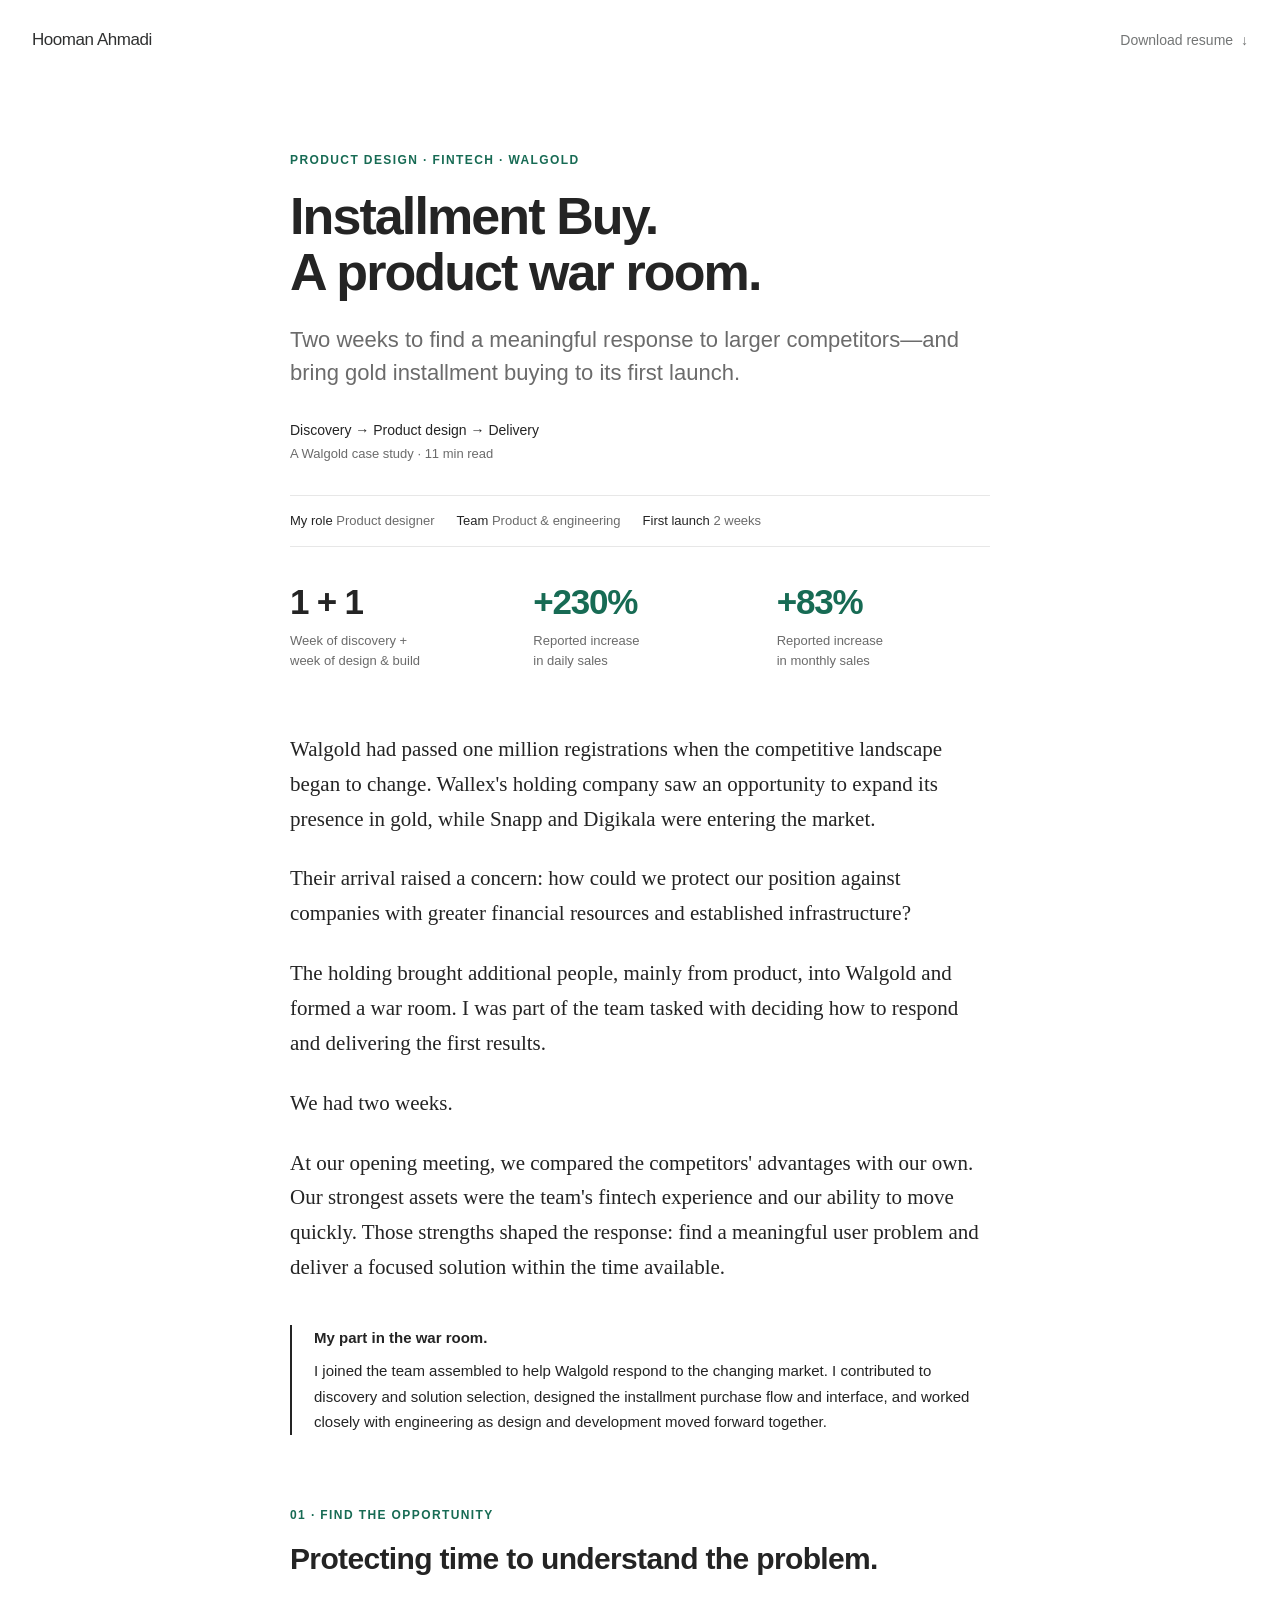
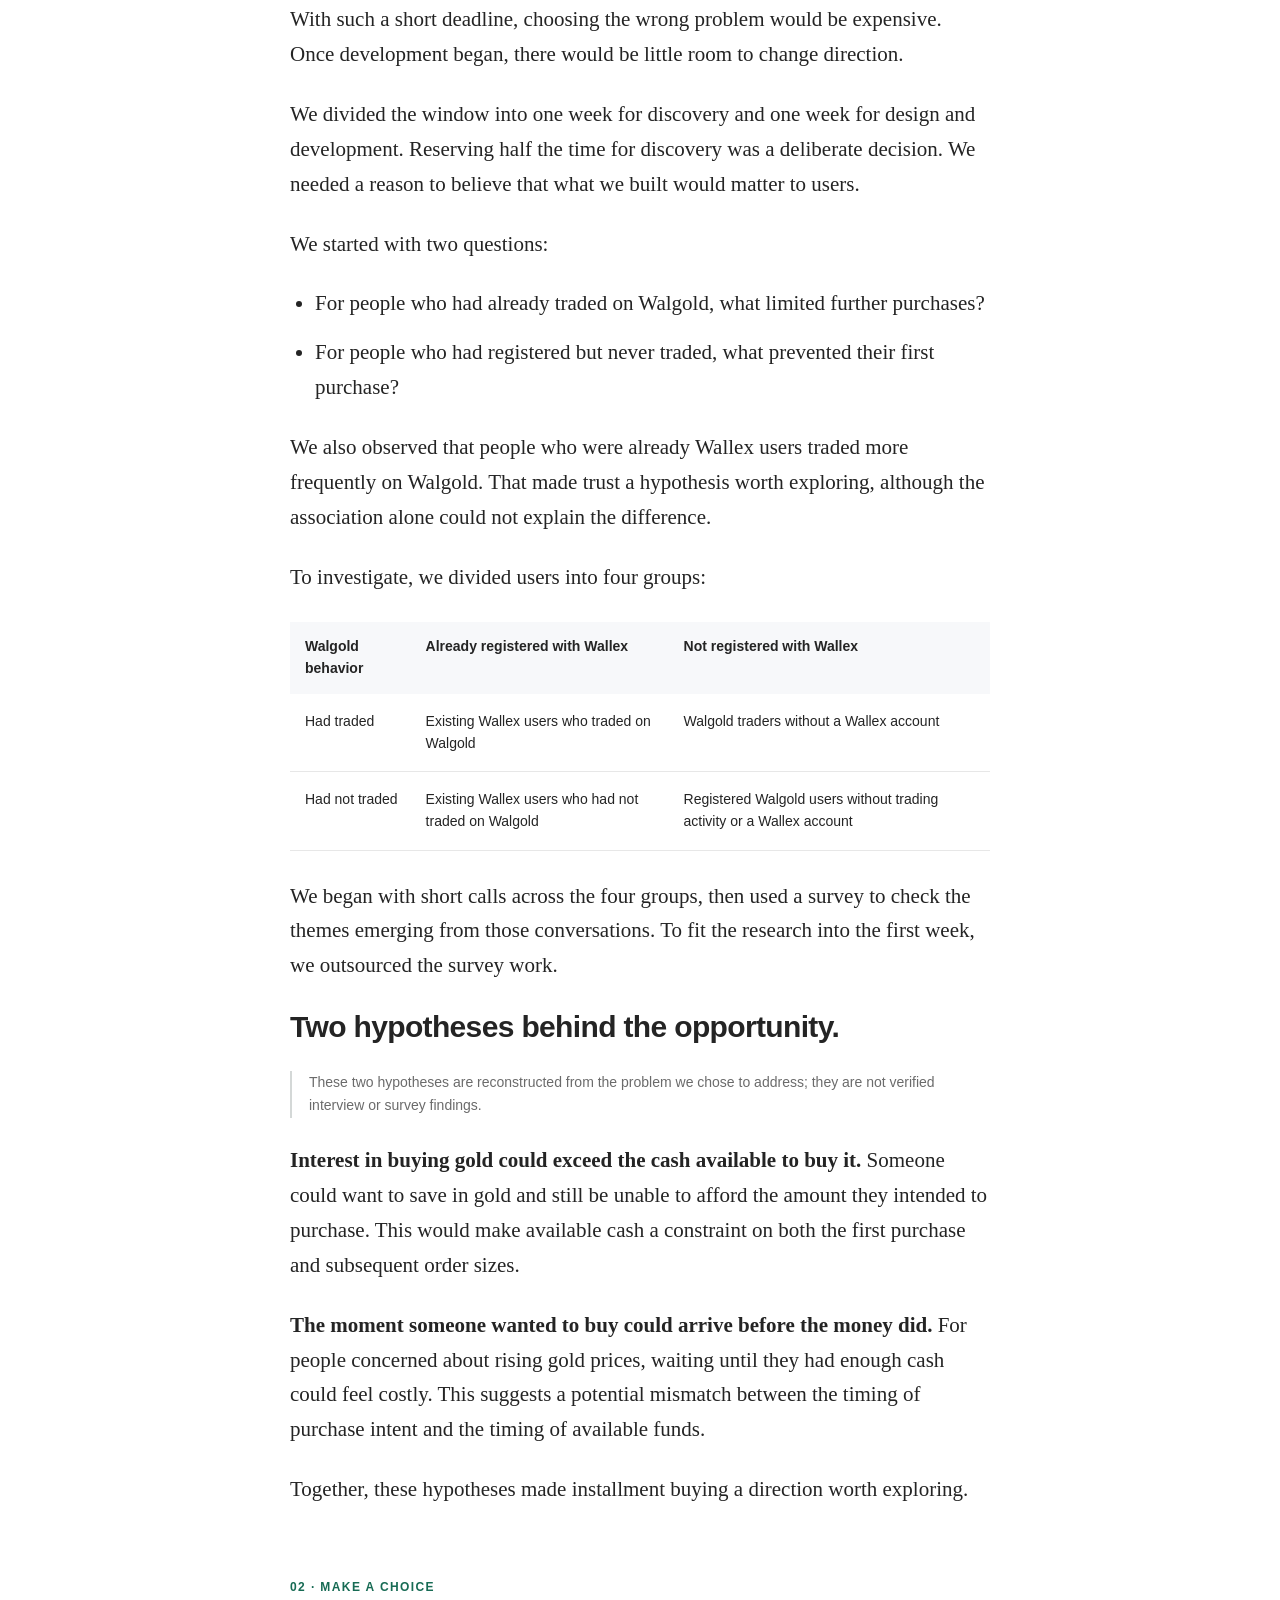
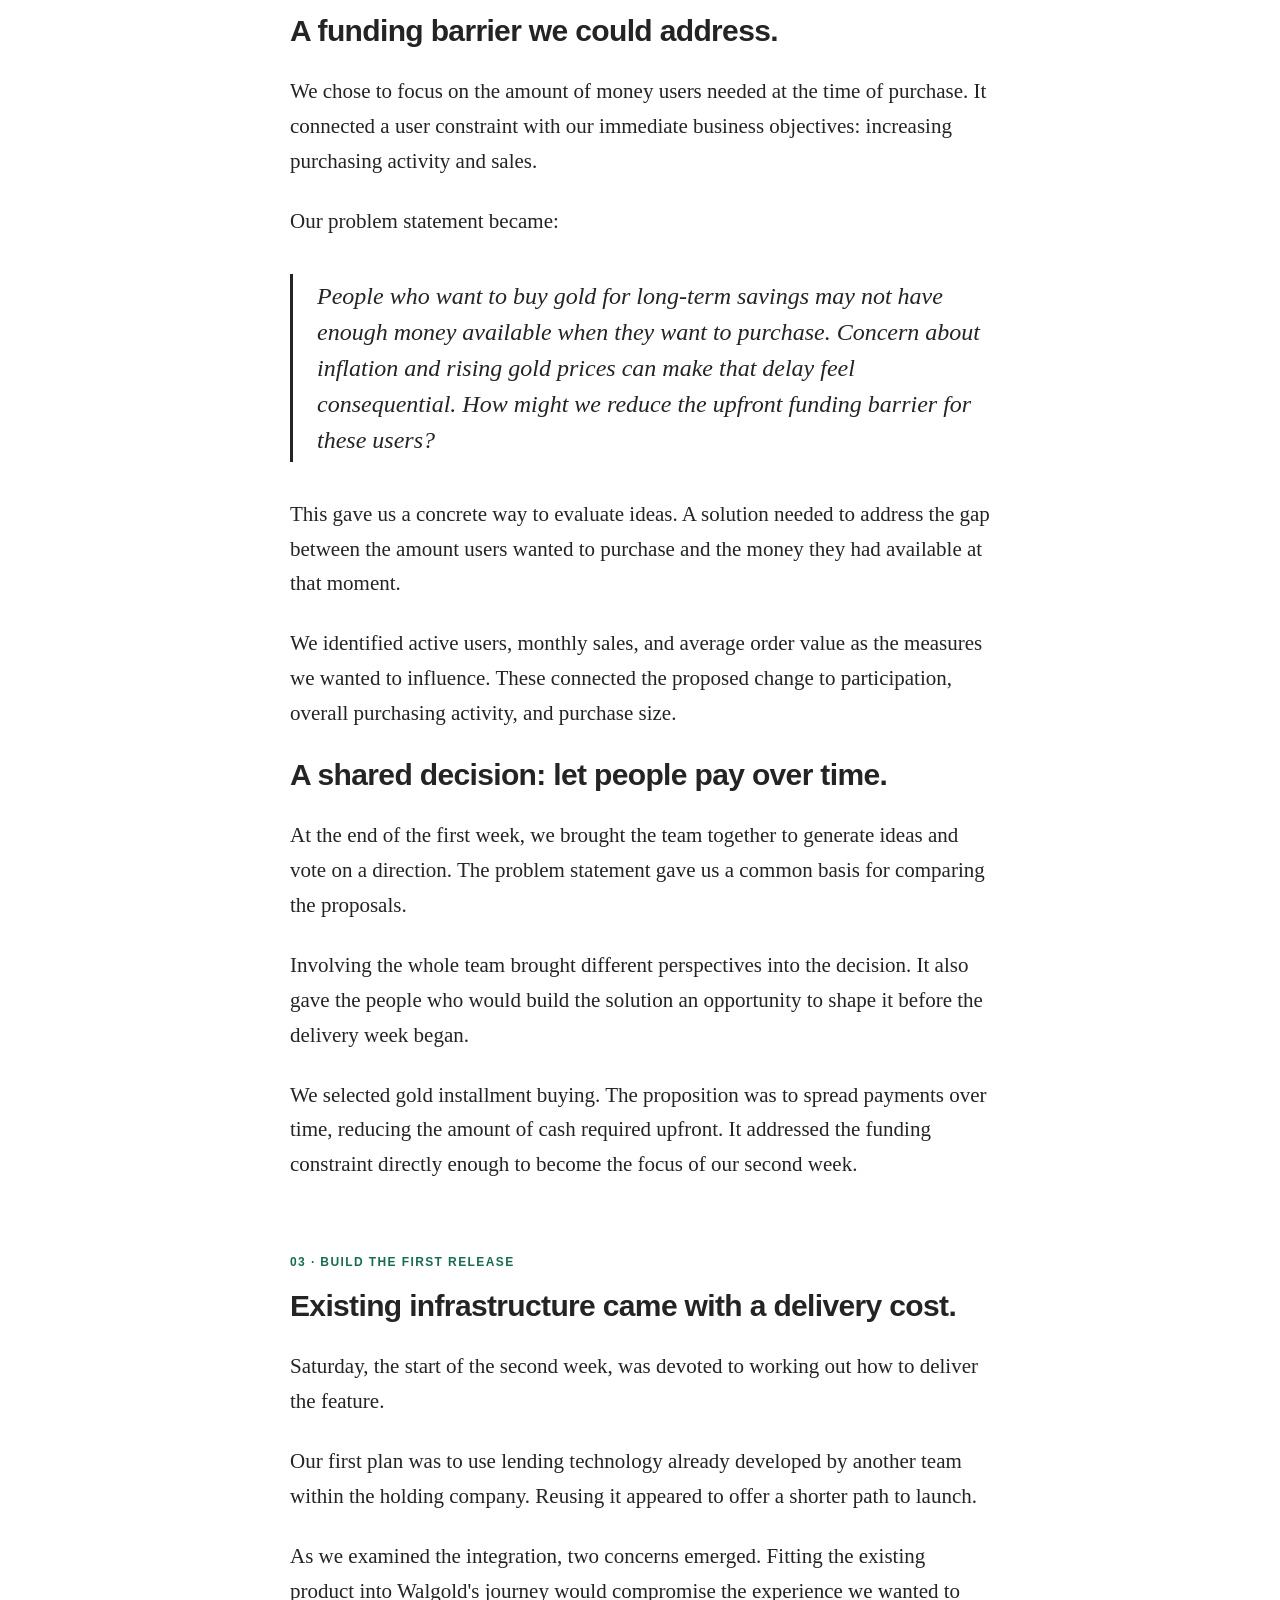
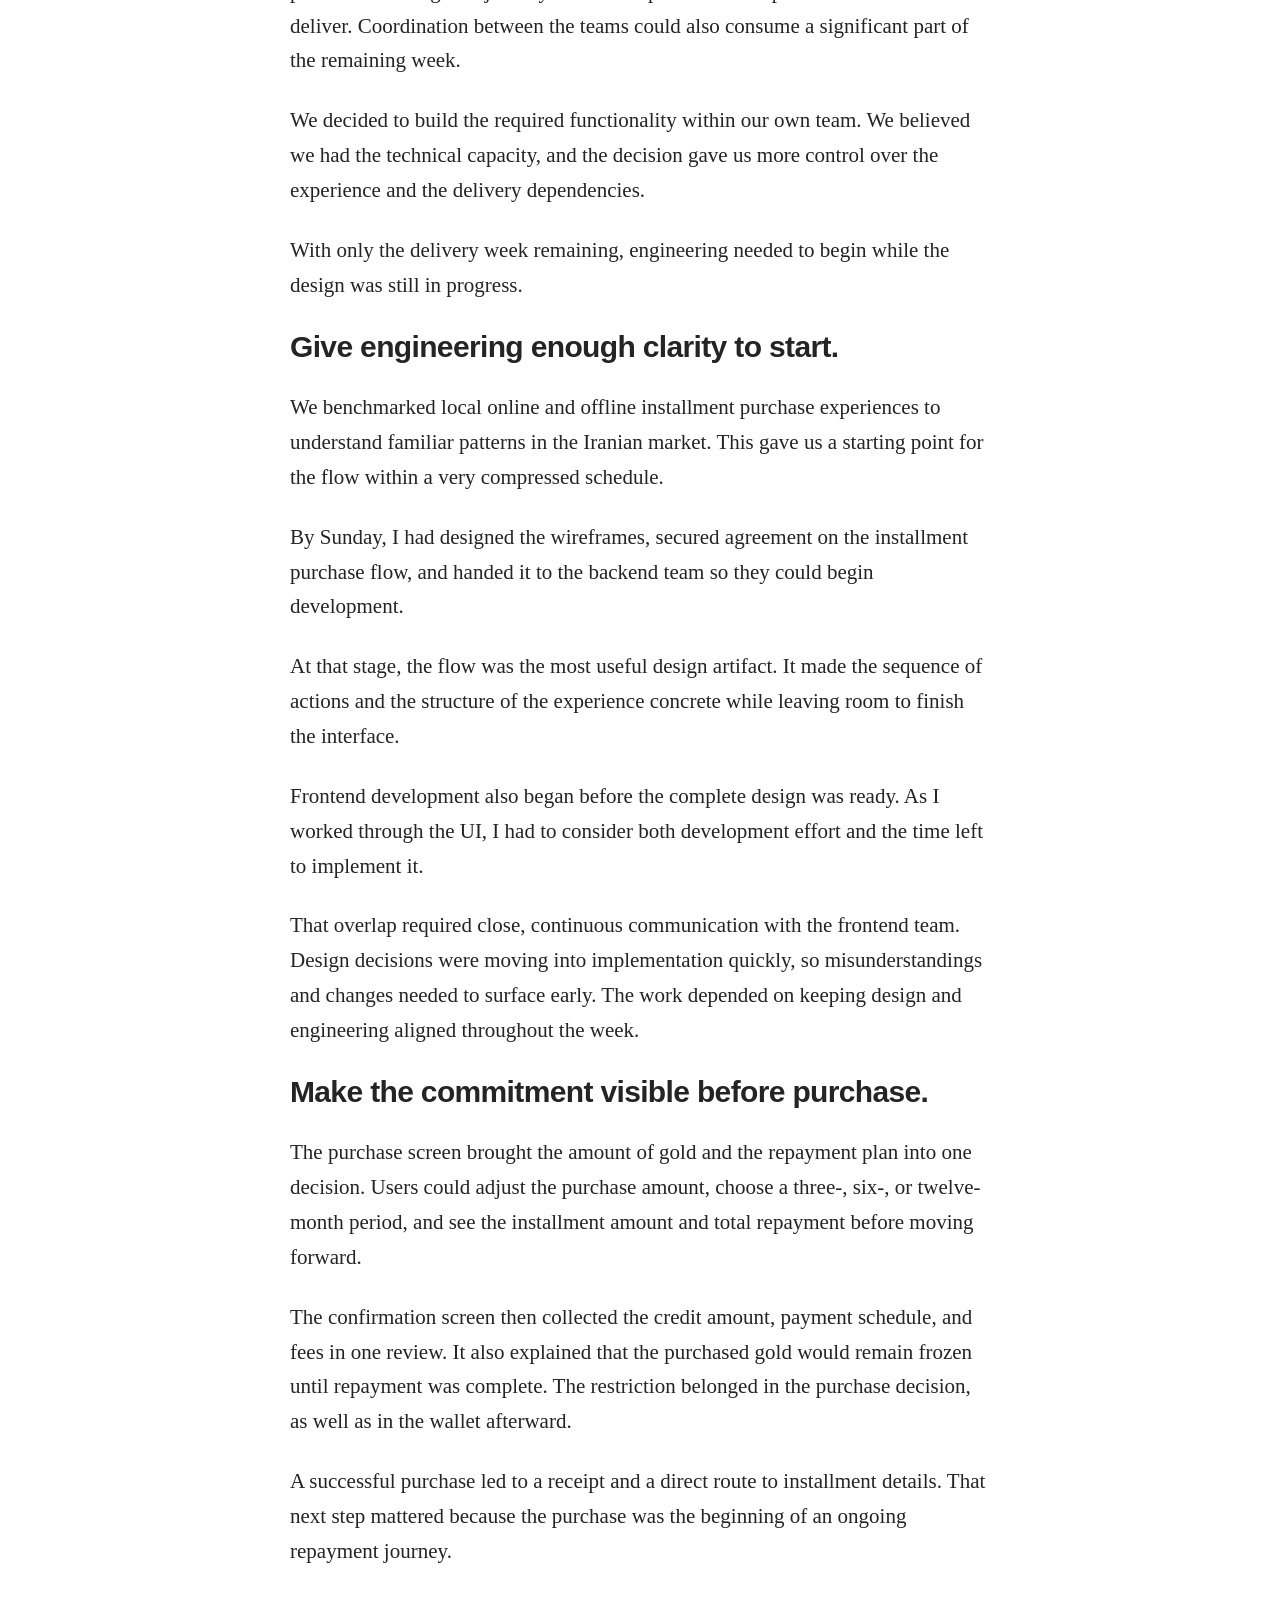
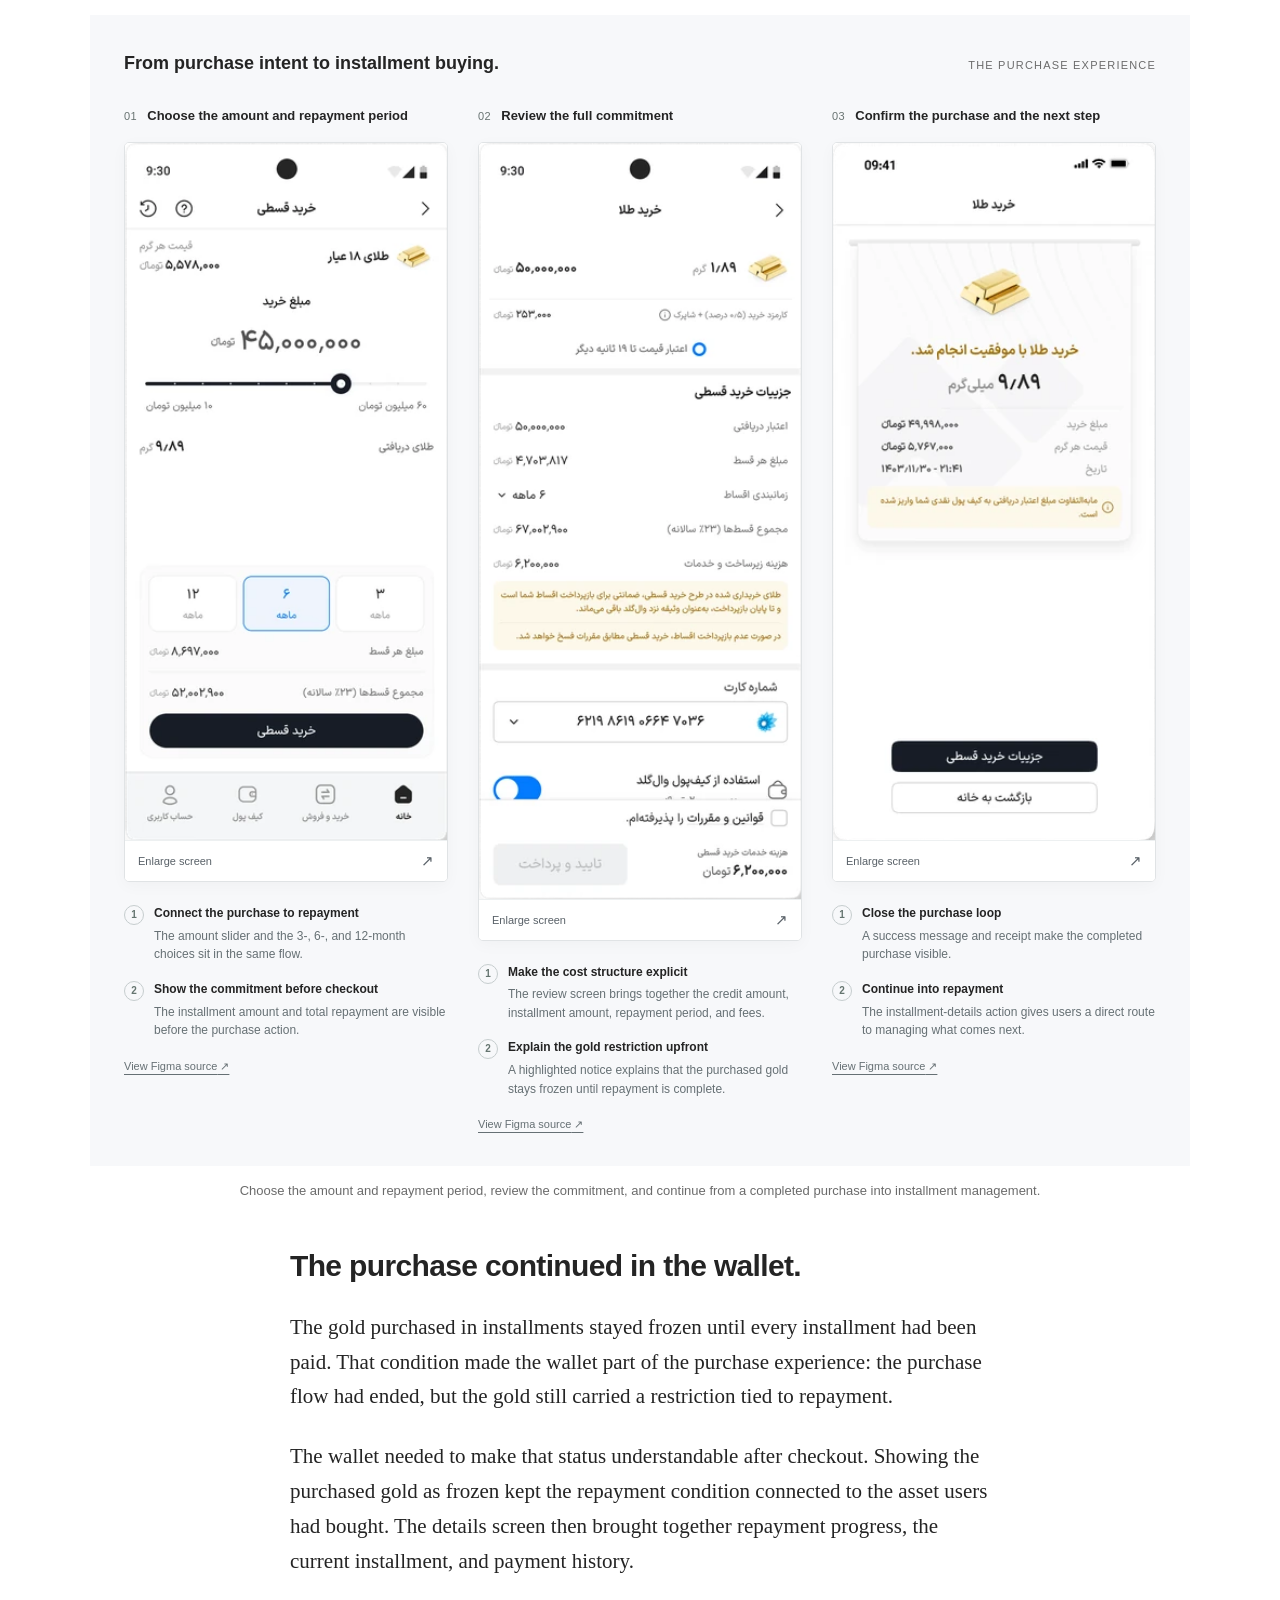
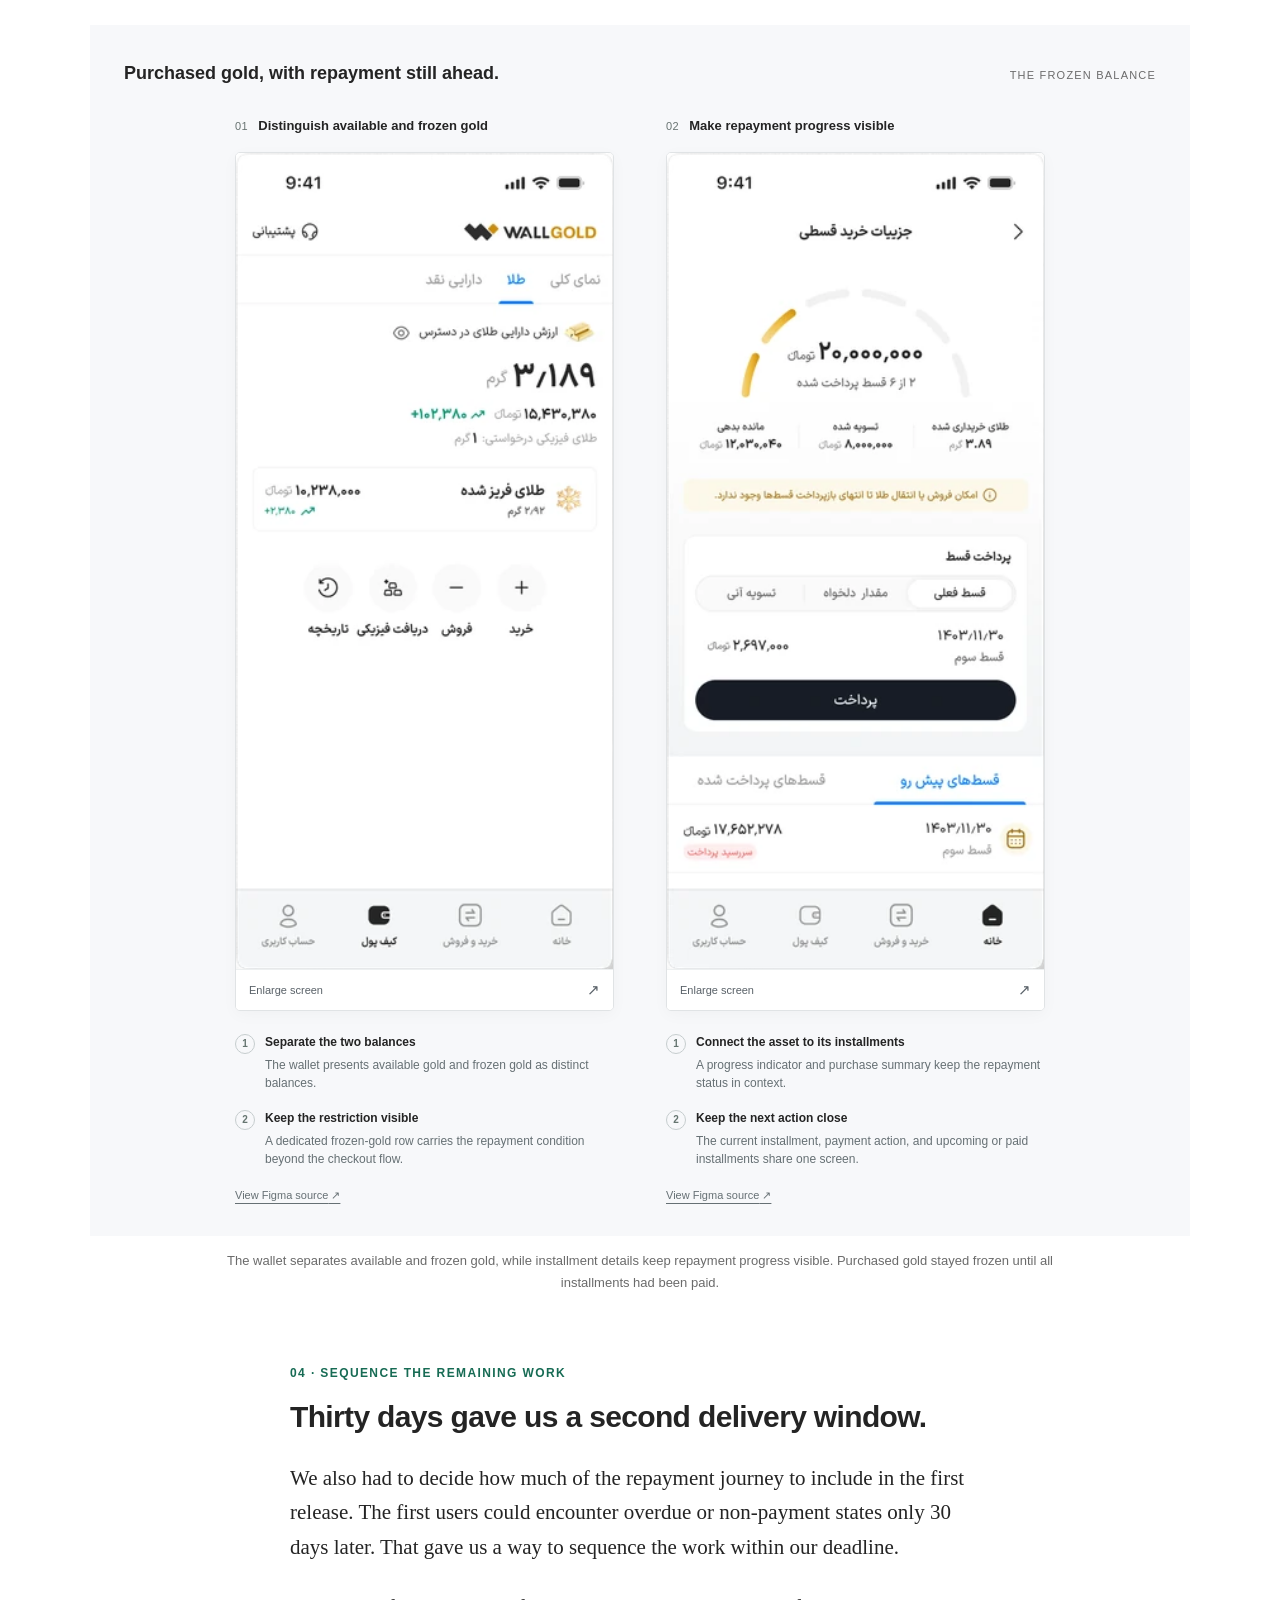
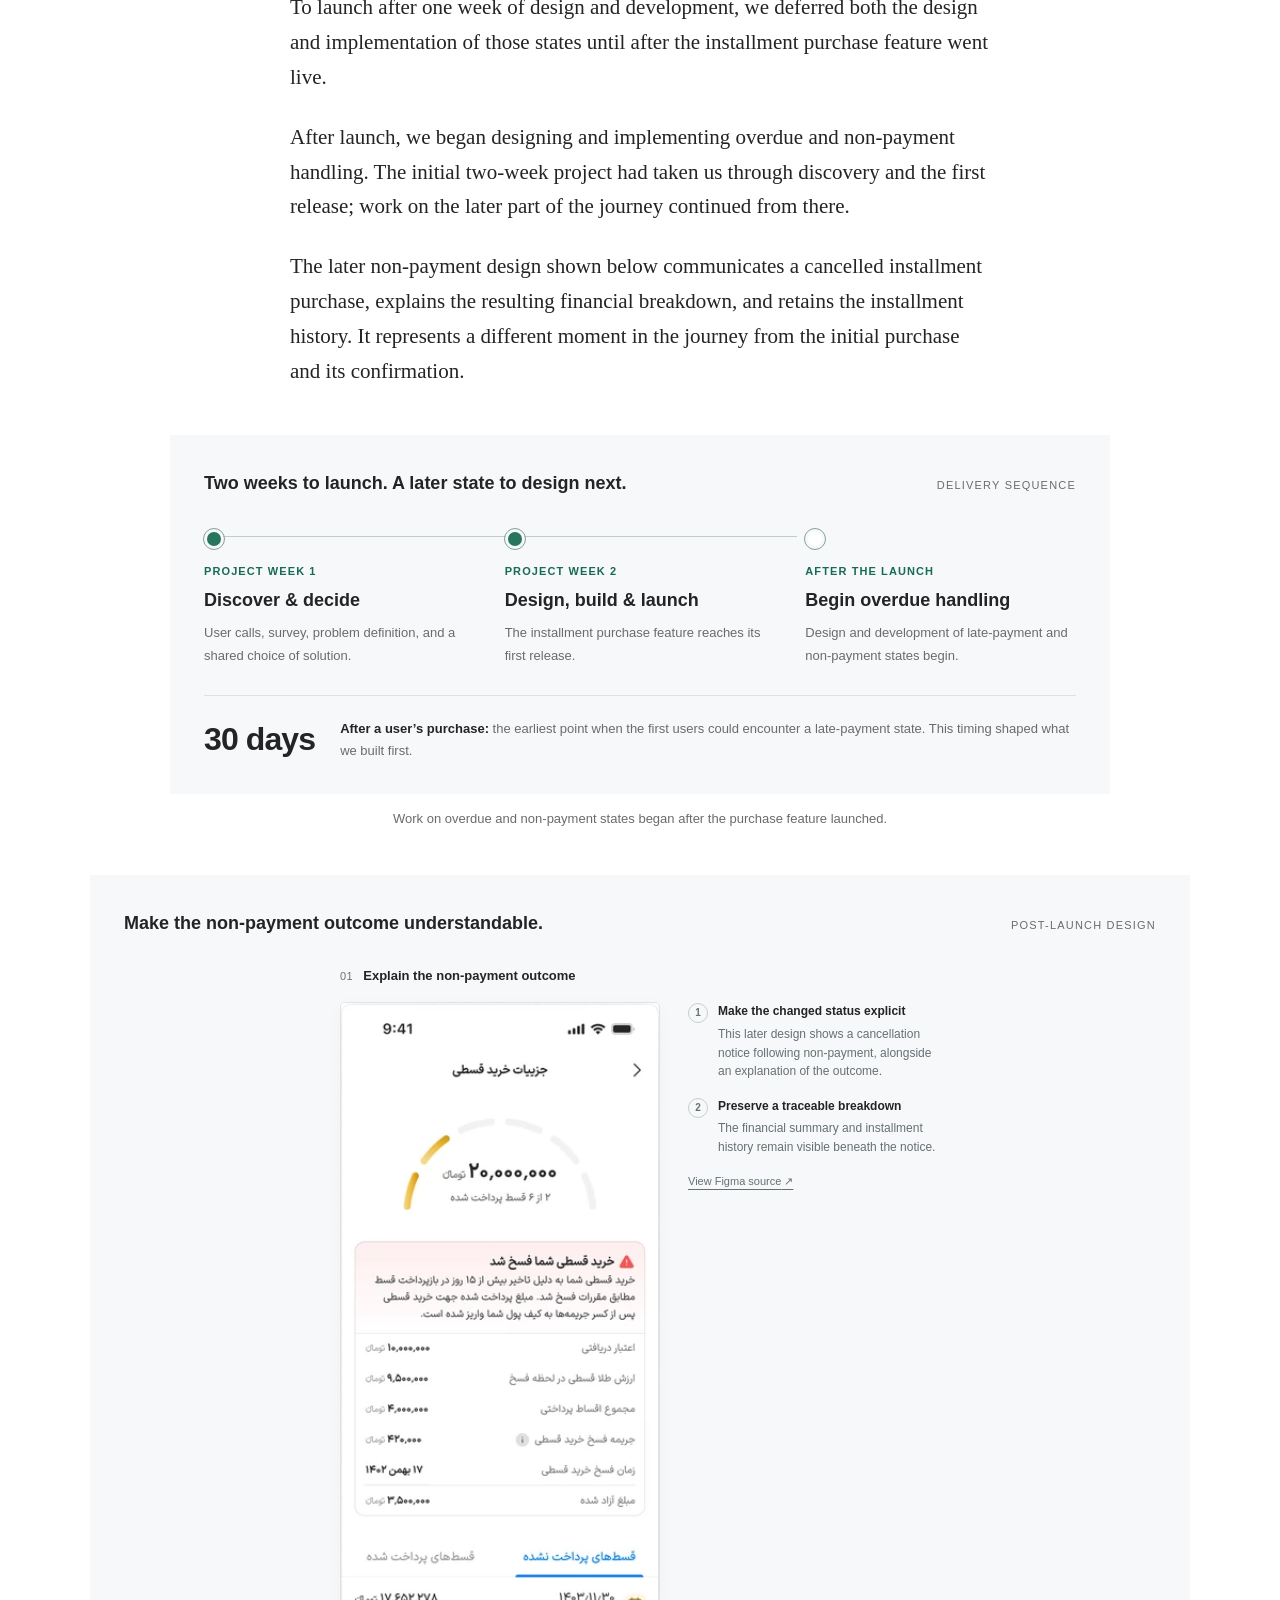
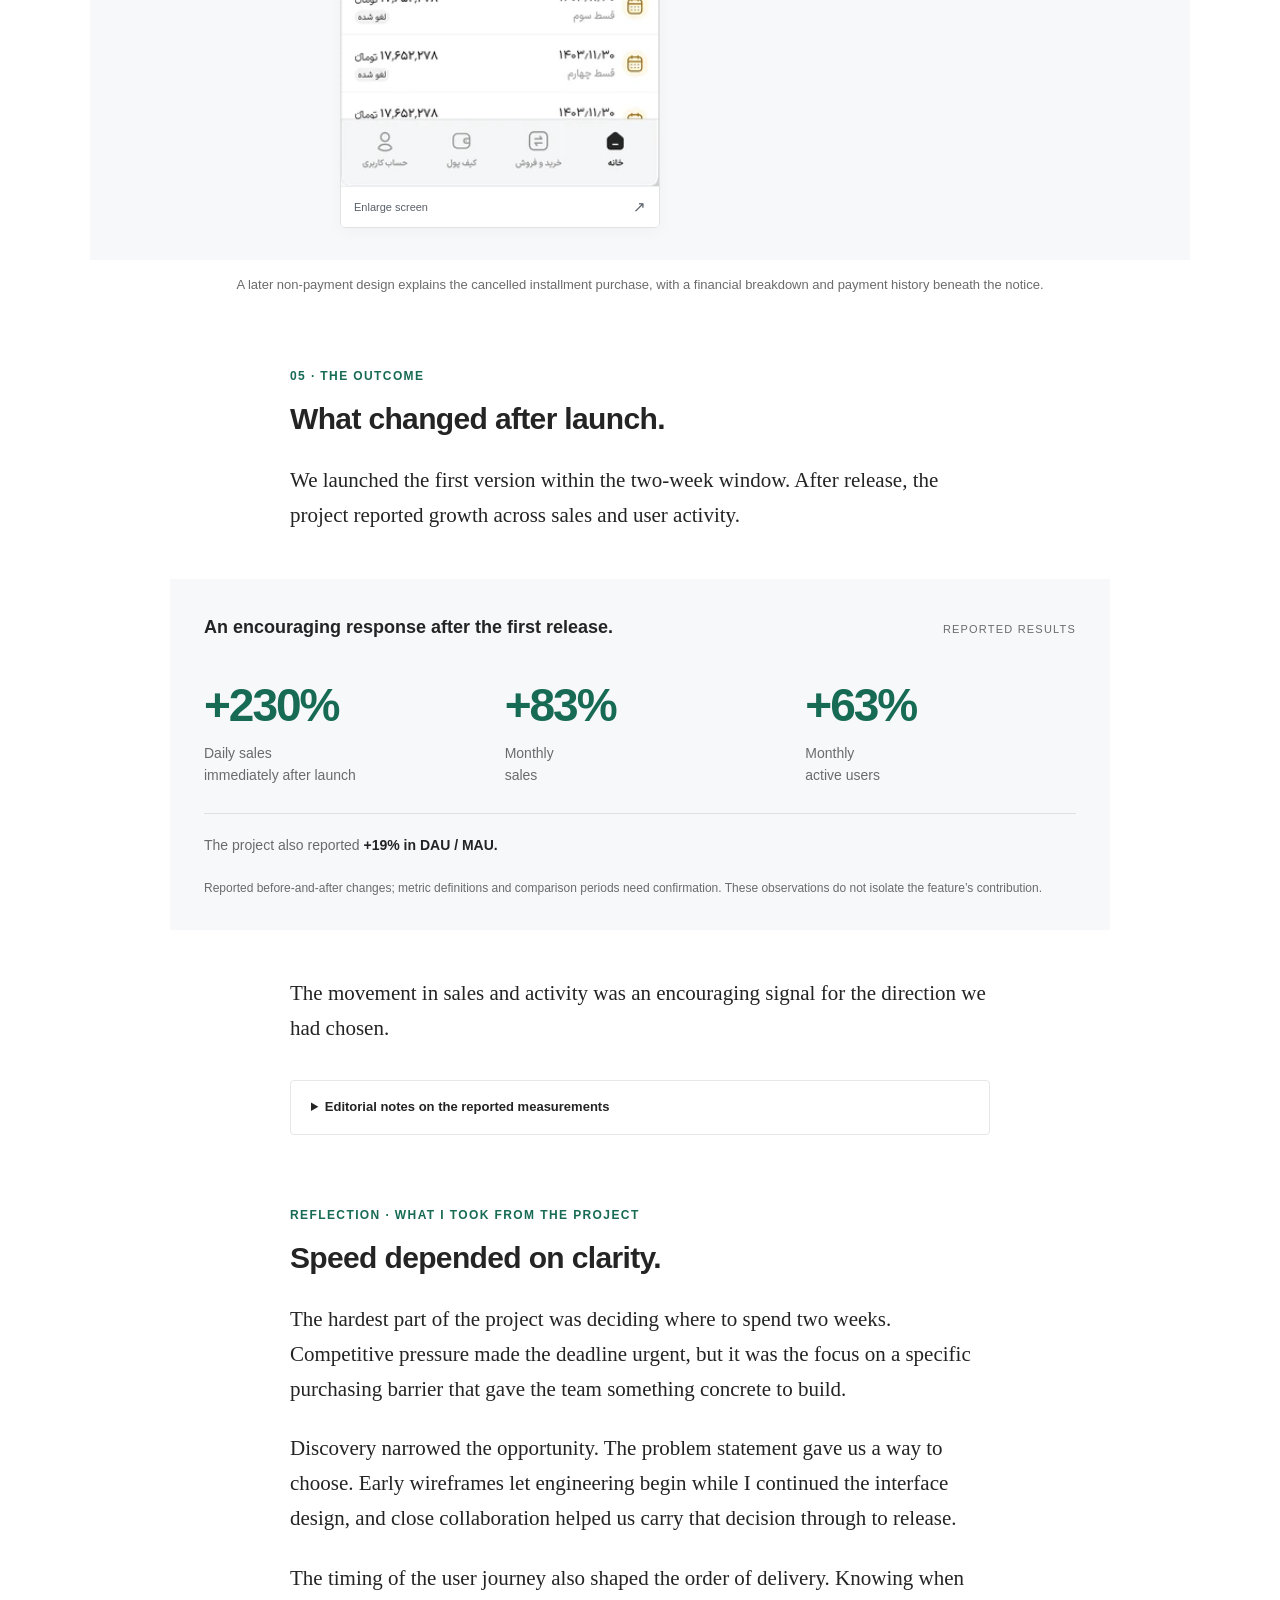
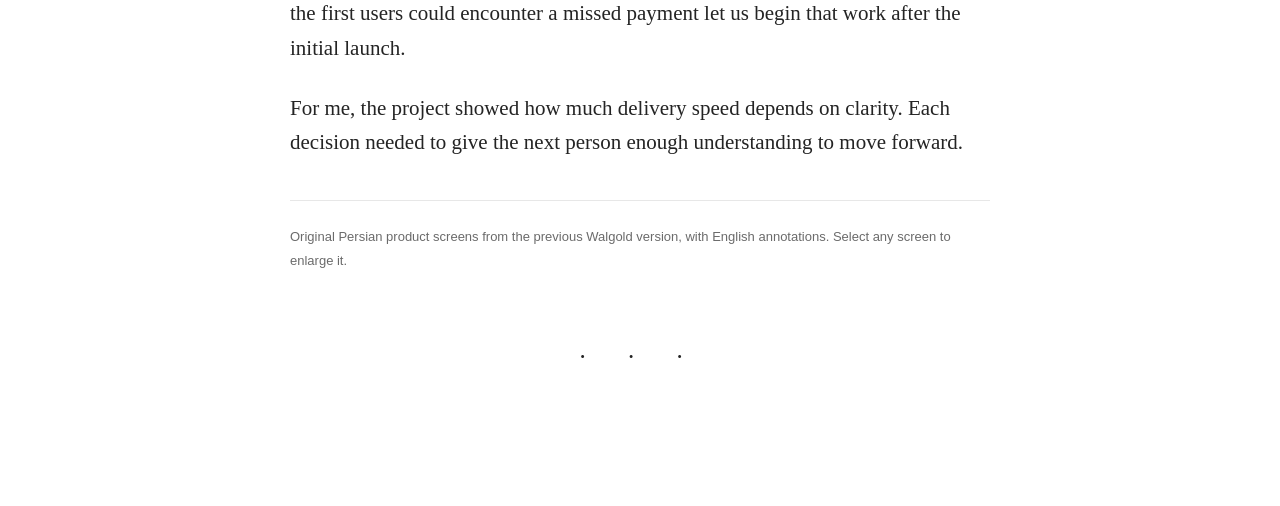
==== commit 26aa82e9: "Improve installment image delivery and text contrast" ====
--- a/work/installments/index.html
+++ b/work/installments/index.html
@@ -1,17 +1,80 @@
 <!doctype html>
 <html lang="en"><head><meta charset="utf-8"><meta name="viewport" content="width=device-width, initial-scale=1"><title>Installment Buy · A Walgold product war room</title><meta name="description" content="A product design case study: two weeks from discovery to the first installment gold purchase launch, with original product screens and the decisions behind delivery."><link rel="icon" href="data:image/svg+xml,%3Csvg xmlns='http://www.w3.org/2000/svg' viewBox='0 0 32 32'%3E%3Crect width='32' height='32' rx='7' fill='%23232323'/%3E%3Ctext x='6' y='24' font-family='Georgia' font-size='25' fill='white'%3EW%3C/text%3E%3C/svg%3E"><style>
 :root{--ink:#242424;--muted:#6b6b6b;--line:#e7e7e7;--accent:#176b54;--blue:#1474e5;--paper:#fff;--panel:#f7f8fa;--sans:-apple-system,BlinkMacSystemFont,"Segoe UI",Arial,sans-serif;--serif:Georgia,"Times New Roman",serif}
-*{box-sizing:border-box}html{scroll-behavior:auto;scroll-padding-top:35px}body{margin:0;color:var(--ink);background:var(--paper);font-family:var(--serif)}a{color:inherit;text-underline-offset:4px}button{font:inherit}.article-head,.prose{max-width:700px;margin:auto}.article-head{padding-top:72px}.eyebrow,.section-kicker{font:600 12px/1.4 var(--sans);letter-spacing:1.4px;text-transform:uppercase;color:var(--accent)}h1{font:750 clamp(36px,5vw,52px)/1.09 var(--sans);letter-spacing:-1.9px;margin:19px 0 22px}.dek{font:22px/1.5 var(--sans);color:var(--muted);margin:0}.byline{display:flex;align-items:center;gap:13px;margin:30px 0;font:14px/1.7 var(--sans)}.monogram{display:grid;place-items:center;background:#242424;color:#fff;border-radius:50%;width:43px;height:43px;font-family:var(--serif);font-size:24px;flex:none}.byline span{display:block;color:var(--muted);font-size:13px}.article-meta{border-top:1px solid var(--line);border-bottom:1px solid var(--line);padding:15px 0;display:flex;gap:22px;flex-wrap:wrap;font:13px/1.5 var(--sans);color:var(--muted)}.article-meta b{color:var(--ink);font-weight:500}.prose{font-size:21px;line-height:1.66}.prose p{margin:25px 0}.prose h2{font:700 30px/1.25 var(--sans);letter-spacing:-.65px;margin:16px 0 25px}.prose h3{font:650 23px/1.35 var(--sans);margin:34px 0 16px;letter-spacing:-.3px}.section-kicker{margin-top:72px;display:block}.prose strong{font-weight:700}.intro{margin-top:37px}.prose ul{padding-left:25px}.prose li{margin:14px 0}.wide{max-width:1100px;width:calc(100% - 48px);margin:46px auto}.figure-surface{background:var(--panel);padding:36px 34px 32px}.figure-top{display:flex;align-items:baseline;justify-content:space-between;gap:20px;margin-bottom:30px;font-family:var(--sans)}.figure-top h3{font-size:18px;line-height:1.4;margin:0;font-weight:650}.figure-top>span{font-size:11px;letter-spacing:1.2px;color:var(--muted);text-transform:uppercase;white-space:nowrap}figcaption{font:13px/1.65 var(--sans);color:var(--muted);text-align:center;padding:14px 28px 0;max-width:900px;margin:auto}.hero-stats{display:grid;grid-template-columns:repeat(3,1fr);gap:30px;padding:34px 0 24px;font-family:var(--sans)}.hero-stats strong{font-size:35px;letter-spacing:-1.2px;font-weight:650;display:block;line-height:1.2}.hero-stats span{font-size:13px;line-height:1.55;color:var(--muted);display:block;margin-top:8px}.positive{color:var(--accent)}.stat-context{font:12px/1.6 var(--sans);color:var(--muted);margin:0;padding:0 0 20px;border-bottom:1px solid var(--line)}.role{font:15px/1.7 var(--sans);border-left:2px solid var(--ink);padding-left:22px;margin:40px 0}.role strong{display:block;margin-bottom:8px}.role p{margin:0;font-size:15px}.quote{border-left:3px solid var(--ink);padding:4px 0 4px 24px;margin:35px 0;font-size:24px;line-height:1.5;font-style:italic}.table-wrap{overflow:auto;margin:28px 0}table{width:100%;border-collapse:collapse;font:14px/1.55 var(--sans);text-align:left}th{font-weight:600;padding:14px 13px;background:#f7f8fa;vertical-align:top}td{padding:17px 13px;border-bottom:1px solid var(--line);vertical-align:top}th:first-child,td:first-child{padding-left:15px}.hypotheses .prose>p:first-of-type{font:14px/1.7 var(--sans);color:var(--muted);border-left:2px solid #d4d8d7;padding-left:17px}.hypotheses em{font-style:normal}.screen-grid{display:grid;gap:42px 30px;align-items:start}.screen-grid.three{grid-template-columns:repeat(3,minmax(0,1fr))}.screen-grid.two{grid-template-columns:repeat(2,minmax(0,1fr));gap:42px 52px;max-width:810px;margin:auto}.screen-grid.one{grid-template-columns:minmax(0,600px);justify-content:center}.screen-card{min-width:0;font-family:var(--sans)}.screen-heading{display:flex;gap:10px;align-items:baseline;margin:0 0 16px;min-height:20px}.screen-heading>span{font-size:11px;color:#939a9a;letter-spacing:.5px}.screen-heading h4{font:600 13px/1.5 var(--sans);margin:0}.screen-button{position:relative;background:white;display:block;padding:0;border:1px solid #e0e3e5;border-radius:5px;width:100%;cursor:zoom-in;box-shadow:0 4px 16px #21212108;overflow:hidden}.screen-button img{display:block;width:100%;height:auto}.screen-button:focus-visible{outline-offset:6px}.enlarge-label{display:flex;align-items:center;justify-content:space-between;font:11px var(--sans);background:#fff;border-top:1px solid #edf0f1;color:#596168;padding:11px 13px;text-align:left}.enlarge-label span{font-size:15px}.annotations{list-style:none;margin:22px 0 0;padding:0}.annotations li{display:flex;gap:10px;font:12px/1.55 var(--sans);margin:0 0 16px}.note-number{display:grid;place-items:center;flex-shrink:0;border:1px solid #c6cdce;color:#657570;border-radius:50%;width:20px;height:20px;font:600 10px/1 var(--sans);margin-top:1px}.annotations strong{font-weight:650;font-size:12px}.annotations p{margin:4px 0 0;color:#70787b}.source-link{font:11px/1.6 var(--sans);color:#70787b}.screen-grid.one .screen-card{display:grid;grid-template-columns:minmax(0,320px) minmax(0,1fr);gap:0 28px;max-width:600px}.screen-grid.one .screen-heading{grid-column:1/-1}.screen-grid.one .screen-button{grid-column:1;grid-row:2/5}.screen-grid.one .annotations{grid-column:2;margin-top:0}.screen-grid.one .source-link{grid-column:2;align-self:end}.timeline{font-family:var(--sans);max-width:940px}.timeline-steps{list-style:none;display:grid;grid-template-columns:repeat(3,minmax(0,1fr));gap:30px;padding:0;margin:0;position:relative}.timeline-steps:before{content:"";position:absolute;top:10px;left:11px;right:calc(33.33% - 12px);height:1px;background:#becdc8}.timeline-steps li{position:relative;padding-top:35px}.timeline-steps li:before{position:absolute;content:"";width:14px;height:14px;top:3px;left:0;border:3px solid var(--panel);outline:1px solid #86a095;border-radius:50%;background:#26755c}.timeline-steps li:last-child:before{background:white}.timeline-step{font:600 11px/1.4 var(--sans);letter-spacing:1.1px;text-transform:uppercase;color:var(--accent)}.timeline-steps h4{font:650 18px/1.4 var(--sans);margin:9px 0}.timeline-steps p{font:13px/1.7 var(--sans);color:var(--muted);margin:0}.time-window{margin-top:28px;padding-top:22px;border-top:1px solid #dce4e1;display:flex;gap:25px;align-items:center}.time-window strong{font:650 32px/1.1 var(--sans);letter-spacing:-.9px;white-space:nowrap}.time-window p{font:13px/1.7 var(--sans);margin:0;color:var(--muted)}.time-window b{font-weight:600;color:var(--ink)}.results{display:grid;grid-template-columns:repeat(3,minmax(0,1fr));gap:30px;font-family:var(--sans);padding:8px 0 26px}.results strong{font-size:46px;letter-spacing:-2px;line-height:1.2;display:block;color:var(--accent);font-weight:650}.results span{font-size:14px;color:var(--muted);display:block;margin:9px 0 0;line-height:1.6}.results-secondary{font:14px/1.7 var(--sans);border-top:1px solid #dce2df;padding-top:20px;color:var(--muted);margin:0}.results-secondary b{color:var(--ink);font-weight:600}.metric-note{font:12px/1.7 var(--sans);color:var(--muted);margin:20px 0 0}.editorial{margin-top:34px;border:1px solid var(--line);border-radius:4px;padding:16px 20px;font:13px/1.75 var(--sans);color:var(--muted)}.editorial summary{font:600 13px/1.6 var(--sans);cursor:pointer;color:var(--ink)}.editorial p{font:13px/1.75 var(--sans);margin:15px 0}.editorial ul{padding-left:19px}.editorial li{font:13px/1.75 var(--sans);margin:10px 0}.annotation-footnote{font:13px/1.8 var(--sans);color:var(--muted);border-top:1px solid var(--line);padding-top:24px;margin-top:40px!important}.endmark{text-align:center;font-size:25px;letter-spacing:18px;margin:64px 0}.site-footer{border-top:1px solid var(--line);max-width:700px;margin:60px auto 0;padding:25px 0 45px;font:13px/1.8 var(--sans);color:var(--muted)}.sr-only{position:absolute;width:1px;height:1px;padding:0;margin:-1px;overflow:hidden;clip:rect(0,0,0,0);white-space:nowrap;border:0}:focus-visible{outline:3px solid var(--blue);outline-offset:5px}a:hover{color:var(--accent)}dialog{padding:0;border:0;border-radius:8px;width:min(1000px,calc(100vw - 32px));max-width:none;height:94vh;max-height:none;background:#f2f4f5;color:var(--ink);box-shadow:0 20px 100px #0005}dialog::backdrop{background:#16191dd9}.modal-bar{display:flex;justify-content:space-between;align-items:center;gap:20px;position:sticky;top:0;z-index:2;padding:15px 22px;border-bottom:1px solid #dce0e3;background:white;font:14px/1.5 var(--sans)}.modal-bar button{border:1px solid #d5d9dc;border-radius:20px;padding:6px 16px;background:white;cursor:pointer;font:13px/1.5 var(--sans);white-space:nowrap}.modal-body{padding:28px;display:flex;flex-direction:column;align-items:center;gap:18px}.modal-body img{max-width:100%;height:auto;display:block;width:auto;max-height:none;background:white;box-shadow:0 3px 20px #0001}.modal-body .annotations{max-width:600px}.modal-body .annotations li{font-size:14px}.modal-body .annotations strong{font-size:14px}.modal-help{font:12px/1.6 var(--sans);color:var(--muted);margin:0}.screen-button:hover .enlarge-label{color:var(--accent);background:#fafcfb}
+*{box-sizing:border-box}html{scroll-behavior:auto;scroll-padding-top:35px}body{margin:0;color:var(--ink);background:var(--paper);font-family:var(--serif)}a{color:inherit;text-underline-offset:4px}button{font:inherit}.article-head,.prose{max-width:700px;margin:auto}.article-head{padding-top:72px}.eyebrow,.section-kicker{font:600 12px/1.4 var(--sans);letter-spacing:1.4px;text-transform:uppercase;color:var(--accent)}h1{font:750 clamp(36px,5vw,52px)/1.09 var(--sans);letter-spacing:-1.9px;margin:19px 0 22px}.dek{font:22px/1.5 var(--sans);color:var(--muted);margin:0}.byline{display:flex;align-items:center;gap:13px;margin:30px 0;font:14px/1.7 var(--sans)}.monogram{display:grid;place-items:center;background:#242424;color:#fff;border-radius:50%;width:43px;height:43px;font-family:var(--serif);font-size:24px;flex:none}.byline span{display:block;color:var(--muted);font-size:13px}.article-meta{border-top:1px solid var(--line);border-bottom:1px solid var(--line);padding:15px 0;display:flex;gap:22px;flex-wrap:wrap;font:13px/1.5 var(--sans);color:var(--muted)}.article-meta b{color:var(--ink);font-weight:500}.prose{font-size:21px;line-height:1.66}.prose p{margin:25px 0}.prose h2{font:700 30px/1.25 var(--sans);letter-spacing:-.65px;margin:16px 0 25px}.prose h3{font:650 23px/1.35 var(--sans);margin:34px 0 16px;letter-spacing:-.3px}.section-kicker{margin-top:72px;display:block}.prose strong{font-weight:700}.intro{margin-top:37px}.prose ul{padding-left:25px}.prose li{margin:14px 0}.wide{max-width:1100px;width:calc(100% - 48px);margin:46px auto}.figure-surface{background:var(--panel);padding:36px 34px 32px}.figure-top{display:flex;align-items:baseline;justify-content:space-between;gap:20px;margin-bottom:30px;font-family:var(--sans)}.figure-top h3{font-size:18px;line-height:1.4;margin:0;font-weight:650}.figure-top>span{font-size:11px;letter-spacing:1.2px;color:var(--muted);text-transform:uppercase;white-space:nowrap}figcaption{font:13px/1.65 var(--sans);color:var(--muted);text-align:center;padding:14px 28px 0;max-width:900px;margin:auto}.hero-stats{display:grid;grid-template-columns:repeat(3,1fr);gap:30px;padding:34px 0 24px;font-family:var(--sans)}.hero-stats strong{font-size:35px;letter-spacing:-1.2px;font-weight:650;display:block;line-height:1.2}.hero-stats span{font-size:13px;line-height:1.55;color:var(--muted);display:block;margin-top:8px}.positive{color:var(--accent)}.stat-context{font:12px/1.6 var(--sans);color:var(--muted);margin:0;padding:0 0 20px;border-bottom:1px solid var(--line)}.role{font:15px/1.7 var(--sans);border-left:2px solid var(--ink);padding-left:22px;margin:40px 0}.role strong{display:block;margin-bottom:8px}.role p{margin:0;font-size:15px}.quote{border-left:3px solid var(--ink);padding:4px 0 4px 24px;margin:35px 0;font-size:24px;line-height:1.5;font-style:italic}.table-wrap{overflow:auto;margin:28px 0}table{width:100%;border-collapse:collapse;font:14px/1.55 var(--sans);text-align:left}th{font-weight:600;padding:14px 13px;background:#f7f8fa;vertical-align:top}td{padding:17px 13px;border-bottom:1px solid var(--line);vertical-align:top}th:first-child,td:first-child{padding-left:15px}.hypotheses .prose>p:first-of-type{font:14px/1.7 var(--sans);color:var(--muted);border-left:2px solid #d4d8d7;padding-left:17px}.hypotheses em{font-style:normal}.screen-grid{display:grid;gap:42px 30px;align-items:start}.screen-grid.three{grid-template-columns:repeat(3,minmax(0,1fr))}.screen-grid.two{grid-template-columns:repeat(2,minmax(0,1fr));gap:42px 52px;max-width:810px;margin:auto}.screen-grid.one{grid-template-columns:minmax(0,600px);justify-content:center}.screen-card{min-width:0;font-family:var(--sans)}.screen-heading{display:flex;gap:10px;align-items:baseline;margin:0 0 16px;min-height:20px}.screen-heading>span{font-size:11px;color:#687371;letter-spacing:.5px}.screen-heading h4{font:600 13px/1.5 var(--sans);margin:0}.screen-button{position:relative;background:white;display:block;padding:0;border:1px solid #e0e3e5;border-radius:5px;width:100%;cursor:zoom-in;box-shadow:0 4px 16px #21212108;overflow:hidden}.screen-button img{display:block;width:100%;height:auto}.screen-button:focus-visible{outline-offset:6px}.enlarge-label{display:flex;align-items:center;justify-content:space-between;font:11px var(--sans);background:#fff;border-top:1px solid #edf0f1;color:#596168;padding:11px 13px;text-align:left}.enlarge-label span{font-size:15px}.annotations{list-style:none;margin:22px 0 0;padding:0}.annotations li{display:flex;gap:10px;font:12px/1.55 var(--sans);margin:0 0 16px}.note-number{display:grid;place-items:center;flex-shrink:0;border:1px solid #c6cdce;color:#657570;border-radius:50%;width:20px;height:20px;font:600 10px/1 var(--sans);margin-top:1px}.annotations strong{font-weight:650;font-size:12px}.annotations p{margin:4px 0 0;color:#667074}.source-link{font:11px/1.6 var(--sans);color:#667074}.screen-grid.one .screen-card{display:grid;grid-template-columns:minmax(0,320px) minmax(0,1fr);gap:0 28px;max-width:600px}.screen-grid.one .screen-heading{grid-column:1/-1}.screen-grid.one .screen-button{grid-column:1;grid-row:2/5}.screen-grid.one .annotations{grid-column:2;margin-top:0}.screen-grid.one .source-link{grid-column:2;align-self:end}.timeline{font-family:var(--sans);max-width:940px}.timeline-steps{list-style:none;display:grid;grid-template-columns:repeat(3,minmax(0,1fr));gap:30px;padding:0;margin:0;position:relative}.timeline-steps:before{content:"";position:absolute;top:10px;left:11px;right:calc(33.33% - 12px);height:1px;background:#becdc8}.timeline-steps li{position:relative;padding-top:35px}.timeline-steps li:before{position:absolute;content:"";width:14px;height:14px;top:3px;left:0;border:3px solid var(--panel);outline:1px solid #86a095;border-radius:50%;background:#26755c}.timeline-steps li:last-child:before{background:white}.timeline-step{font:600 11px/1.4 var(--sans);letter-spacing:1.1px;text-transform:uppercase;color:var(--accent)}.timeline-steps h4{font:650 18px/1.4 var(--sans);margin:9px 0}.timeline-steps p{font:13px/1.7 var(--sans);color:var(--muted);margin:0}.time-window{margin-top:28px;padding-top:22px;border-top:1px solid #dce4e1;display:flex;gap:25px;align-items:center}.time-window strong{font:650 32px/1.1 var(--sans);letter-spacing:-.9px;white-space:nowrap}.time-window p{font:13px/1.7 var(--sans);margin:0;color:var(--muted)}.time-window b{font-weight:600;color:var(--ink)}.results{display:grid;grid-template-columns:repeat(3,minmax(0,1fr));gap:30px;font-family:var(--sans);padding:8px 0 26px}.results strong{font-size:46px;letter-spacing:-2px;line-height:1.2;display:block;color:var(--accent);font-weight:650}.results span{font-size:14px;color:var(--muted);display:block;margin:9px 0 0;line-height:1.6}.results-secondary{font:14px/1.7 var(--sans);border-top:1px solid #dce2df;padding-top:20px;color:var(--muted);margin:0}.results-secondary b{color:var(--ink);font-weight:600}.metric-note{font:12px/1.7 var(--sans);color:var(--muted);margin:20px 0 0}.editorial{margin-top:34px;border:1px solid var(--line);border-radius:4px;padding:16px 20px;font:13px/1.75 var(--sans);color:var(--muted)}.editorial summary{font:600 13px/1.6 var(--sans);cursor:pointer;color:var(--ink)}.editorial p{font:13px/1.75 var(--sans);margin:15px 0}.editorial ul{padding-left:19px}.editorial li{font:13px/1.75 var(--sans);margin:10px 0}.annotation-footnote{font:13px/1.8 var(--sans);color:var(--muted);border-top:1px solid var(--line);padding-top:24px;margin-top:40px!important}.endmark{text-align:center;font-size:25px;letter-spacing:18px;margin:64px 0}.site-footer{border-top:1px solid var(--line);max-width:700px;margin:60px auto 0;padding:25px 0 45px;font:13px/1.8 var(--sans);color:var(--muted)}.sr-only{position:absolute;width:1px;height:1px;padding:0;margin:-1px;overflow:hidden;clip:rect(0,0,0,0);white-space:nowrap;border:0}:focus-visible{outline:3px solid var(--blue);outline-offset:5px}a:hover{color:var(--accent)}dialog{padding:0;border:0;border-radius:8px;width:min(1000px,calc(100vw - 32px));max-width:none;height:94vh;max-height:none;background:#f2f4f5;color:var(--ink);box-shadow:0 20px 100px #0005}dialog::backdrop{background:#16191dd9}.modal-bar{display:flex;justify-content:space-between;align-items:center;gap:20px;position:sticky;top:0;z-index:2;padding:15px 22px;border-bottom:1px solid #dce0e3;background:white;font:14px/1.5 var(--sans)}.modal-bar button{border:1px solid #d5d9dc;border-radius:20px;padding:6px 16px;background:white;cursor:pointer;font:13px/1.5 var(--sans);white-space:nowrap}.modal-body{padding:28px;display:flex;flex-direction:column;align-items:center;gap:18px}.modal-body img{max-width:100%;height:auto;display:block;width:auto;max-height:none;background:white;box-shadow:0 3px 20px #0001}.modal-body .annotations{max-width:600px}.modal-body .annotations li{font-size:14px}.modal-body .annotations strong{font-size:14px}.modal-help{font:12px/1.6 var(--sans);color:var(--muted);margin:0}.screen-button:hover .enlarge-label{color:var(--accent);background:#fafcfb}
 .image-viewport{display:block;width:100%;background:white}.image-viewport.has-crop{position:relative;overflow:hidden}.image-viewport.has-crop img,.modal-body .image-viewport.has-crop img{position:absolute;left:var(--image-x);top:var(--image-y);width:var(--image-width);max-width:none;height:auto;max-height:none;box-shadow:none}.modal-body .image-viewport{width:min(100%,var(--dialog-width,750px));flex:none;box-shadow:0 3px 20px #0001}.modal-body .image-viewport:not(.has-crop) img{width:100%;height:auto;box-shadow:none}
 @media(max-width:980px){.wide{max-width:900px}.screen-grid.three{gap:32px 20px}.figure-surface{padding:30px 25px}.screen-heading{min-height:40px}}
 @media(max-width:760px){.article-head,.prose,.site-footer{margin-left:24px;margin-right:24px}.article-head{padding-top:42px}h1{letter-spacing:-1.3px}.dek{font-size:19px}.prose{font-size:19px;line-height:1.65}.prose h2{font-size:27px}.wide{width:100%;margin:32px auto}.figure-surface{padding:25px 24px}.figure-top{align-items:flex-start;gap:14px}.figure-top h3{font-size:16px}.figure-top>span{font-size:10px;white-space:normal;text-align:right;max-width:110px}.hero-stats{gap:16px}.hero-stats strong{font-size:28px}.hero-stats span{font-size:12px}.section-kicker{margin-top:54px}.screen-grid.three,.screen-grid.two{grid-template-columns:repeat(2,minmax(0,1fr));gap:36px 25px}.screen-grid.one .screen-card{grid-template-columns:minmax(0,280px) minmax(0,1fr);gap:0 22px}.timeline-steps{gap:18px}.timeline-steps h4{font-size:16px}.timeline-steps p{font-size:12px}.results{gap:16px}.results strong{font-size:38px}.results span{font-size:12px}th,td{padding:12px 10px;font-size:12px}.quote{font-size:22px;padding-left:20px}.byline{font-size:13px}.article-meta{gap:10px 20px}.modal-body{padding:20px}.modal-bar{padding:12px 16px}figcaption{padding-left:24px;padding-right:24px}}
 @media(max-width:520px){.article-head{padding-top:36px}.article-meta{display:grid;gap:8px}.hero-stats{gap:14px;padding-top:26px}.hero-stats strong{font-size:26px}.hero-stats span{font-size:11px}.stat-context{font-size:11px}.prose h2{font-size:26px}.screen-grid.three,.screen-grid.two,.screen-grid.one{display:grid;grid-template-columns:minmax(0,340px);justify-content:center;gap:36px}.screen-grid.one .screen-card{display:block}.screen-heading{min-height:0}.screen-grid.one .annotations{margin-top:22px}.screen-grid .annotations li{font-size:13px}.screen-grid .annotations strong{font-size:13px}.screen-button{max-width:340px;margin:auto}.annotations{margin-top:20px}.screen-card+.screen-card{padding-top:28px;border-top:1px solid #dce1e4}.timeline-steps{display:block;margin-left:7px}.timeline-steps:before{top:9px;left:0;bottom:34px;right:auto;width:1px;height:auto}.timeline-steps li{padding:0 0 28px 27px}.timeline-steps li:last-child{padding-bottom:0}.timeline-steps li:before{left:-6px;top:3px}.timeline-steps h4{margin:6px 0;font-size:17px}.timeline-steps p{font-size:13px}.time-window{align-items:flex-start;gap:18px}.time-window strong{font-size:29px}.results{gap:12px;padding-bottom:20px}.results strong{font-size:32px;letter-spacing:-1.2px}.results span{font-size:11px}.results-secondary{font-size:13px}.quote{font-size:21px}.editorial{padding:14px 16px}.modal-bar strong{font-size:12px}.modal-body{padding:14px}.screen-grid.one .source-link{display:block;margin-top:15px}}
 @media print{.site-header nav,.enlarge-label,.source-link,dialog,.editorial{display:none}.wide{width:100%;break-inside:avoid}.article-head{padding-top:20px}.section-kicker{margin-top:30px}.screen-button{border:0;box-shadow:none}.figure-surface{background:#f7f8fa}.site-footer{margin-top:20px}}
-</style><link rel="stylesheet" href="/chrome.css">
+</style><style data-portfolio-navigation>
+/* Shared portfolio navigation on the landing page and every case study. */
+header.site-header {
+  box-sizing: border-box;
+  display: flex;
+  flex-direction: row;
+  align-items: center;
+  justify-content: space-between;
+  gap: 20px;
+  width: 100%;
+  max-width: 1800px;
+  height: 80px;
+  min-height: 0;
+  margin: 0 auto;
+  padding: 0 32px;
+  border: 0;
+  color: #303131;
+  font: 14px/1.5 Arial, Helvetica, sans-serif;
+}
+.page-shell > header.site-header { padding-inline: 0; }
+header.site-header a.wordmark {
+  color: #303131;
+  font: 500 17px/1.5 Arial, Helvetica, sans-serif;
+  letter-spacing: -.45px;
+  text-decoration: none;
+  white-space: nowrap;
+}
+header.site-header nav {
+  display: flex;
+  align-items: center;
+  justify-content: flex-end;
+  width: auto;
+  gap: 0;
+  font: 14px/1.5 Arial, Helvetica, sans-serif;
+}
+header.site-header nav a {
+  display: inline-block;
+  padding: 10px 0;
+  color: #737575;
+  text-decoration: none;
+  white-space: nowrap;
+}
+header.site-header .resume-link span { margin-left: 4px; }
+header.site-header a:hover { color: #416756; }
+header.site-header a:focus-visible {
+  outline: 2px solid #416756;
+  outline-offset: 6px;
+  border-radius: 2px;
+}
+body.case-study-page { padding-bottom: 64px; }
+@media (min-width: 1500px) {
+  header.site-header { height: 88px; padding-inline: 40px; }
+}
+@media (max-width: 1050px) {
+  header.site-header { padding-inline: 25px; }
+}
+@media (max-width: 700px) {
+  header.site-header { height: 72px; gap: 16px; padding-inline: 20px; }
+  header.site-header a.wordmark { font-size: 16px; }
+  header.site-header nav { font-size: 13px; }
+  body.case-study-page { padding-bottom: 48px; }
+}
+@media print { header.site-header { display: none; } }
+</style>
 </head><body class="case-study-page" id="top"><header class="site-header">
       <a class="wordmark" href="/" aria-label="Hooman Ahmadi, home">Hooman Ahmadi</a>
       <nav aria-label="Main navigation">
-        <a class="resume-link" href="/assets/resume/Hooman-Ahmadi-Resume.pdf" download="Hooman-Ahmadi-Resume.pdf" type="application/pdf" aria-label="Download Hooman Ahmadi’s resume as a PDF">Download resume <span aria-hidden="true">↓</span></a>
+        <a class="resume-link" href="/assets/resume/Hooman-Ahmadi-Resume.pdf" download="Hooman-Ahmadi-Resume.pdf" type="application/pdf" aria-label="Download resume — Hooman Ahmadi (PDF)">Download resume <span aria-hidden="true">↓</span></a>
       </nav>
     </header><main><div class="article-head"><div class="eyebrow">Product design · Fintech · Walgold</div><h1>Installment Buy.<br>A product war room.</h1><p class="dek">Two weeks to find a meaningful response to larger competitors—and bring gold installment buying to its first launch.</p><div class="byline"><div>Discovery → Product design → Delivery<span>A Walgold case study · 11 min read</span></div></div><div class="article-meta"><span><b>My role</b> Product designer</span><span><b>Team</b> Product & engineering</span><span><b>First launch</b> 2 weeks</span></div><div class="hero-stats"><div><strong>1 + 1</strong><span>Week of discovery +<br>week of design & build</span></div><div><strong class="positive">+230%</strong><span>Reported increase<br>in daily sales</span></div><div><strong class="positive">+83%</strong><span>Reported increase<br>in monthly sales</span></div></div></div>
 <section class="prose intro" id="story"><p>Walgold had passed one million registrations when the competitive landscape began to change. Wallex&#x27;s holding company saw an opportunity to expand its presence in gold, while Snapp and Digikala were entering the market.</p>
@@ -54,26 +117,26 @@
 <p>A successful purchase led to a receipt and a direct route to installment details. That next step mattered because the purchase was the beginning of an ongoing repayment journey.</p></section>
 <figure class="wide product-figure main"><div class="figure-surface"><div class="figure-top"><h3>From purchase intent to installment buying.</h3><span>The purchase experience</span></div><div class="screen-grid three"><div class="screen-card">
             <div class="screen-heading"><span>01</span><h4>Choose the amount and repayment period</h4></div>
-            <button class="screen-button" data-title="Choose the amount and repayment period" type="button" aria-label="Enlarge Choose the amount and repayment period"><span class="image-viewport has-crop" style="aspect-ratio:750/1624;--image-width:214.93333333%;--image-x:-10.40000000%;--image-y:-4.18719212%;--dialog-width:800px"><img src="assets/purchase-plan.png" alt="Choose the amount and repayment period — original Persian Walgold interface" width="1612" height="2636" loading="lazy" decoding="async"></span><span class="enlarge-label">Enlarge screen <span aria-hidden="true">↗</span></span></button>
+            <button class="screen-button" data-title="Choose the amount and repayment period" type="button" aria-label="Enlarge Choose the amount and repayment period"><span class="image-viewport has-crop" style="aspect-ratio:750/1624;--image-width:214.93333333%;--image-x:-10.40000000%;--image-y:-4.18719212%;--dialog-width:800px"><img src="assets/responsive/purchase-plan-960.webp" alt="Choose the amount and repayment period — original Persian Walgold interface" width="1612" height="2636" loading="lazy" decoding="async" srcset="assets/responsive/purchase-plan-640.webp 640w, assets/responsive/purchase-plan-960.webp 960w, assets/responsive/purchase-plan-1440.webp 1440w, assets/responsive/purchase-plan-1612.webp 1612w" sizes="(max-width: 760px) calc(100vw - 40px), 520px" data-full-src="assets/purchase-plan.png"></span><span class="enlarge-label">Enlarge screen <span aria-hidden="true">↗</span></span></button>
             <ol class="annotations"><li><span class="note-number" aria-hidden="true">1</span><div><strong>Connect the purchase to repayment</strong><p>The amount slider and the 3-, 6-, and 12-month choices sit in the same flow.</p></div></li><li><span class="note-number" aria-hidden="true">2</span><div><strong>Show the commitment before checkout</strong><p>The installment amount and total repayment are visible before the purchase action.</p></div></li></ol><a class="source-link" href="https://www.figma.com/design/DBFVHQegTVlzEk7qLngE62/Toman-Deposit-frames?node-id=46-59113" target="_blank" rel="noopener noreferrer">View Figma source<span class="sr-only"> for Choose the amount and repayment period</span> ↗</a>
         </div><div class="screen-card">
             <div class="screen-heading"><span>02</span><h4>Review the full commitment</h4></div>
-            <button class="screen-button" data-title="Review the full commitment" type="button" aria-label="Enlarge Review the full commitment"><span class="image-viewport has-crop" style="aspect-ratio:750/1760;--image-width:214.93333333%;--image-x:-10.40000000%;--image-y:-3.86363636%;--dialog-width:800px"><img src="assets/purchase-confirmation.png" alt="Review the full commitment — original Persian Walgold interface" width="1612" height="2772" loading="lazy" decoding="async"></span><span class="enlarge-label">Enlarge screen <span aria-hidden="true">↗</span></span></button>
+            <button class="screen-button" data-title="Review the full commitment" type="button" aria-label="Enlarge Review the full commitment"><span class="image-viewport has-crop" style="aspect-ratio:750/1760;--image-width:214.93333333%;--image-x:-10.40000000%;--image-y:-3.86363636%;--dialog-width:800px"><img src="assets/responsive/purchase-confirmation-960.webp" alt="Review the full commitment — original Persian Walgold interface" width="1612" height="2772" loading="lazy" decoding="async" srcset="assets/responsive/purchase-confirmation-640.webp 640w, assets/responsive/purchase-confirmation-960.webp 960w, assets/responsive/purchase-confirmation-1440.webp 1440w, assets/responsive/purchase-confirmation-1612.webp 1612w" sizes="(max-width: 760px) calc(100vw - 40px), 520px" data-full-src="assets/purchase-confirmation.png"></span><span class="enlarge-label">Enlarge screen <span aria-hidden="true">↗</span></span></button>
             <ol class="annotations"><li><span class="note-number" aria-hidden="true">1</span><div><strong>Make the cost structure explicit</strong><p>The review screen brings together the credit amount, installment amount, repayment period, and fees.</p></div></li><li><span class="note-number" aria-hidden="true">2</span><div><strong>Explain the gold restriction upfront</strong><p>A highlighted notice explains that the purchased gold stays frozen until repayment is complete.</p></div></li></ol><a class="source-link" href="https://www.figma.com/design/DBFVHQegTVlzEk7qLngE62/Toman-Deposit-frames?node-id=46-59389" target="_blank" rel="noopener noreferrer">View Figma source<span class="sr-only"> for Review the full commitment</span> ↗</a>
         </div><div class="screen-card">
             <div class="screen-heading"><span>03</span><h4>Confirm the purchase and the next step</h4></div>
-            <button class="screen-button" data-title="Confirm the purchase and the next step" type="button" aria-label="Enlarge Confirm the purchase and the next step"><span class="image-viewport has-crop" style="aspect-ratio:375/812;--image-width:216.00000000%;--image-x:-10.93333333%;--image-y:-4.43349754%;--dialog-width:562.5px"><img src="assets/purchase-success.png" alt="Confirm the purchase and the next step — original Persian Walgold interface" width="810" height="1322" loading="lazy" decoding="async"></span><span class="enlarge-label">Enlarge screen <span aria-hidden="true">↗</span></span></button>
+            <button class="screen-button" data-title="Confirm the purchase and the next step" type="button" aria-label="Enlarge Confirm the purchase and the next step"><span class="image-viewport has-crop" style="aspect-ratio:375/812;--image-width:216.00000000%;--image-x:-10.93333333%;--image-y:-4.43349754%;--dialog-width:562.5px"><img src="assets/responsive/purchase-success-810.webp" alt="Confirm the purchase and the next step — original Persian Walgold interface" width="810" height="1322" loading="lazy" decoding="async" srcset="assets/responsive/purchase-success-640.webp 640w, assets/responsive/purchase-success-810.webp 810w" sizes="(max-width: 760px) calc(100vw - 40px), 520px" data-full-src="assets/purchase-success.png"></span><span class="enlarge-label">Enlarge screen <span aria-hidden="true">↗</span></span></button>
             <ol class="annotations"><li><span class="note-number" aria-hidden="true">1</span><div><strong>Close the purchase loop</strong><p>A success message and receipt make the completed purchase visible.</p></div></li><li><span class="note-number" aria-hidden="true">2</span><div><strong>Continue into repayment</strong><p>The installment-details action gives users a direct route to managing what comes next.</p></div></li></ol><a class="source-link" href="https://www.figma.com/design/DBFVHQegTVlzEk7qLngE62/Toman-Deposit-frames?node-id=46-59488" target="_blank" rel="noopener noreferrer">View Figma source<span class="sr-only"> for Confirm the purchase and the next step</span> ↗</a>
         </div></div></div><figcaption>Choose the amount and repayment period, review the commitment, and continue from a completed purchase into installment management.</figcaption></figure>
 <section class="prose "><h2>The purchase continued in the wallet.</h2><p>The gold purchased in installments stayed frozen until every installment had been paid. That condition made the wallet part of the purchase experience: the purchase flow had ended, but the gold still carried a restriction tied to repayment.</p>
 <p>The wallet needed to make that status understandable after checkout. Showing the purchased gold as frozen kept the repayment condition connected to the asset users had bought. The details screen then brought together repayment progress, the current installment, and payment history.</p></section>
 <figure class="wide product-figure wallet"><div class="figure-surface"><div class="figure-top"><h3>Purchased gold, with repayment still ahead.</h3><span>The frozen balance</span></div><div class="screen-grid two"><div class="screen-card">
             <div class="screen-heading"><span>01</span><h4>Distinguish available and frozen gold</h4></div>
-            <button class="screen-button" data-title="Distinguish available and frozen gold" type="button" aria-label="Enlarge Distinguish available and frozen gold"><span class="image-viewport has-crop" style="aspect-ratio:750/1624;--image-width:214.93333333%;--image-x:-10.40000000%;--image-y:-4.18719212%;--dialog-width:800px"><img src="assets/frozen-gold-wallet.png" alt="Distinguish available and frozen gold — original Persian Walgold interface" width="1612" height="2636" loading="lazy" decoding="async"></span><span class="enlarge-label">Enlarge screen <span aria-hidden="true">↗</span></span></button>
+            <button class="screen-button" data-title="Distinguish available and frozen gold" type="button" aria-label="Enlarge Distinguish available and frozen gold"><span class="image-viewport has-crop" style="aspect-ratio:750/1624;--image-width:214.93333333%;--image-x:-10.40000000%;--image-y:-4.18719212%;--dialog-width:800px"><img src="assets/responsive/frozen-gold-wallet-960.webp" alt="Distinguish available and frozen gold — original Persian Walgold interface" width="1612" height="2636" loading="lazy" decoding="async" srcset="assets/responsive/frozen-gold-wallet-640.webp 640w, assets/responsive/frozen-gold-wallet-960.webp 960w, assets/responsive/frozen-gold-wallet-1440.webp 1440w, assets/responsive/frozen-gold-wallet-1612.webp 1612w" sizes="(max-width: 760px) calc(100vw - 40px), 520px" data-full-src="assets/frozen-gold-wallet.png"></span><span class="enlarge-label">Enlarge screen <span aria-hidden="true">↗</span></span></button>
             <ol class="annotations"><li><span class="note-number" aria-hidden="true">1</span><div><strong>Separate the two balances</strong><p>The wallet presents available gold and frozen gold as distinct balances.</p></div></li><li><span class="note-number" aria-hidden="true">2</span><div><strong>Keep the restriction visible</strong><p>A dedicated frozen-gold row carries the repayment condition beyond the checkout flow.</p></div></li></ol><a class="source-link" href="https://www.figma.com/design/DBFVHQegTVlzEk7qLngE62/Toman-Deposit-frames?node-id=46-61308" target="_blank" rel="noopener noreferrer">View Figma source<span class="sr-only"> for Distinguish available and frozen gold</span> ↗</a>
         </div><div class="screen-card">
             <div class="screen-heading"><span>02</span><h4>Make repayment progress visible</h4></div>
-            <button class="screen-button" data-title="Make repayment progress visible" type="button" aria-label="Enlarge Make repayment progress visible"><span class="image-viewport has-crop" style="aspect-ratio:750/1624;--image-width:214.93333333%;--image-x:-10.40000000%;--image-y:-4.18719212%;--dialog-width:800px"><img src="assets/installment-details.png" alt="Make repayment progress visible — original Persian Walgold interface" width="1612" height="2636" loading="lazy" decoding="async"></span><span class="enlarge-label">Enlarge screen <span aria-hidden="true">↗</span></span></button>
+            <button class="screen-button" data-title="Make repayment progress visible" type="button" aria-label="Enlarge Make repayment progress visible"><span class="image-viewport has-crop" style="aspect-ratio:750/1624;--image-width:214.93333333%;--image-x:-10.40000000%;--image-y:-4.18719212%;--dialog-width:800px"><img src="assets/responsive/installment-details-960.webp" alt="Make repayment progress visible — original Persian Walgold interface" width="1612" height="2636" loading="lazy" decoding="async" srcset="assets/responsive/installment-details-640.webp 640w, assets/responsive/installment-details-960.webp 960w, assets/responsive/installment-details-1440.webp 1440w, assets/responsive/installment-details-1612.webp 1612w" sizes="(max-width: 760px) calc(100vw - 40px), 520px" data-full-src="assets/installment-details.png"></span><span class="enlarge-label">Enlarge screen <span aria-hidden="true">↗</span></span></button>
             <ol class="annotations"><li><span class="note-number" aria-hidden="true">1</span><div><strong>Connect the asset to its installments</strong><p>A progress indicator and purchase summary keep the repayment status in context.</p></div></li><li><span class="note-number" aria-hidden="true">2</span><div><strong>Keep the next action close</strong><p>The current installment, payment action, and upcoming or paid installments share one screen.</p></div></li></ol><a class="source-link" href="https://www.figma.com/design/DBFVHQegTVlzEk7qLngE62/Toman-Deposit-frames?node-id=46-61403" target="_blank" rel="noopener noreferrer">View Figma source<span class="sr-only"> for Make repayment progress visible</span> ↗</a>
         </div></div></div><figcaption>The wallet separates available and frozen gold, while installment details keep repayment progress visible. Purchased gold stayed frozen until all installments had been paid.</figcaption></figure>
 <section class="prose "><span class="section-kicker">04 · Sequence the remaining work</span><h2>Thirty days gave us a second delivery window.</h2><p>We also had to decide how much of the repayment journey to include in the first release. The first users could encounter overdue or non-payment states only 30 days later. That gave us a way to sequence the work within our deadline.</p>
@@ -83,7 +146,7 @@
 <figure class="wide timeline"><div class="figure-surface"><div class="figure-top"><h3>Two weeks to launch. A later state to design next.</h3><span>Delivery sequence</span></div><ol class="timeline-steps"><li><span class="timeline-step">Project week 1</span><h4>Discover & decide</h4><p>User calls, survey, problem definition, and a shared choice of solution.</p></li><li><span class="timeline-step">Project week 2</span><h4>Design, build & launch</h4><p>The installment purchase feature reaches its first release.</p></li><li><span class="timeline-step">After the launch</span><h4>Begin overdue handling</h4><p>Design and development of late-payment and non-payment states begin.</p></li></ol><div class="time-window"><strong>30 days</strong><p><b>After a user’s purchase:</b> the earliest point when the first users could encounter a late-payment state. This timing shaped what we built first.</p></div></div><figcaption>Work on overdue and non-payment states began after the purchase feature launched.</figcaption></figure>
 <figure class="wide product-figure overdue"><div class="figure-surface"><div class="figure-top"><h3>Make the non-payment outcome understandable.</h3><span>Post-launch design</span></div><div class="screen-grid one"><div class="screen-card">
             <div class="screen-heading"><span>01</span><h4>Explain the non-payment outcome</h4></div>
-            <button class="screen-button" data-title="Explain the non-payment outcome" type="button" aria-label="Enlarge Explain the non-payment outcome"><span class="image-viewport has-crop" style="aspect-ratio:750/1846;--image-width:214.93333333%;--image-x:-10.40000000%;--image-y:-3.68364030%;--dialog-width:800px"><img src="assets/nonpayment-state.png" alt="Explain the non-payment outcome — original Persian Walgold interface" width="1612" height="2858" loading="lazy" decoding="async"></span><span class="enlarge-label">Enlarge screen <span aria-hidden="true">↗</span></span></button>
+            <button class="screen-button" data-title="Explain the non-payment outcome" type="button" aria-label="Enlarge Explain the non-payment outcome"><span class="image-viewport has-crop" style="aspect-ratio:750/1846;--image-width:214.93333333%;--image-x:-10.40000000%;--image-y:-3.68364030%;--dialog-width:800px"><img src="assets/responsive/nonpayment-state-960.webp" alt="Explain the non-payment outcome — original Persian Walgold interface" width="1612" height="2858" loading="lazy" decoding="async" srcset="assets/responsive/nonpayment-state-640.webp 640w, assets/responsive/nonpayment-state-960.webp 960w, assets/responsive/nonpayment-state-1440.webp 1440w, assets/responsive/nonpayment-state-1612.webp 1612w" sizes="(max-width: 760px) calc(100vw - 40px), 520px" data-full-src="assets/nonpayment-state.png"></span><span class="enlarge-label">Enlarge screen <span aria-hidden="true">↗</span></span></button>
             <ol class="annotations"><li><span class="note-number" aria-hidden="true">1</span><div><strong>Make the changed status explicit</strong><p>This later design shows a cancellation notice following non-payment, alongside an explanation of the outcome.</p></div></li><li><span class="note-number" aria-hidden="true">2</span><div><strong>Preserve a traceable breakdown</strong><p>The financial summary and installment history remain visible beneath the notice.</p></div></li></ol><a class="source-link" href="https://www.figma.com/design/DBFVHQegTVlzEk7qLngE62/Toman-Deposit-frames?node-id=46-60706" target="_blank" rel="noopener noreferrer">View Figma source<span class="sr-only"> for Explain the non-payment outcome</span> ↗</a>
         </div></div></div><figcaption>A later non-payment design explains the cancelled installment purchase, with a financial breakdown and payment history beneath the notice.</figcaption></figure>
 <section class="prose " id="outcome"><span class="section-kicker">05 · The outcome</span><h2>What changed after launch.</h2><p>We launched the first version within the two-week window. After release, the project reported growth across sales and user activity.</p></section>
@@ -101,7 +164,7 @@
  trigger=button;
  const viewport=button.querySelector('.image-viewport').cloneNode(true);
  const img=viewport.querySelector('img');
- img.loading='eager';img.removeAttribute('width');img.removeAttribute('height');
+ img.removeAttribute('srcset');img.removeAttribute('sizes');img.src=img.dataset.fullSrc;img.loading='eager';img.removeAttribute('width');img.removeAttribute('height');
  const help=document.createElement('p');help.className='modal-help';help.textContent='Original product screen · scroll to inspect the full image';
  content.replaceChildren(help,viewport);
  const notes=button.closest('.screen-card').querySelector('.annotations');if(notes)content.append(notes.cloneNode(true));
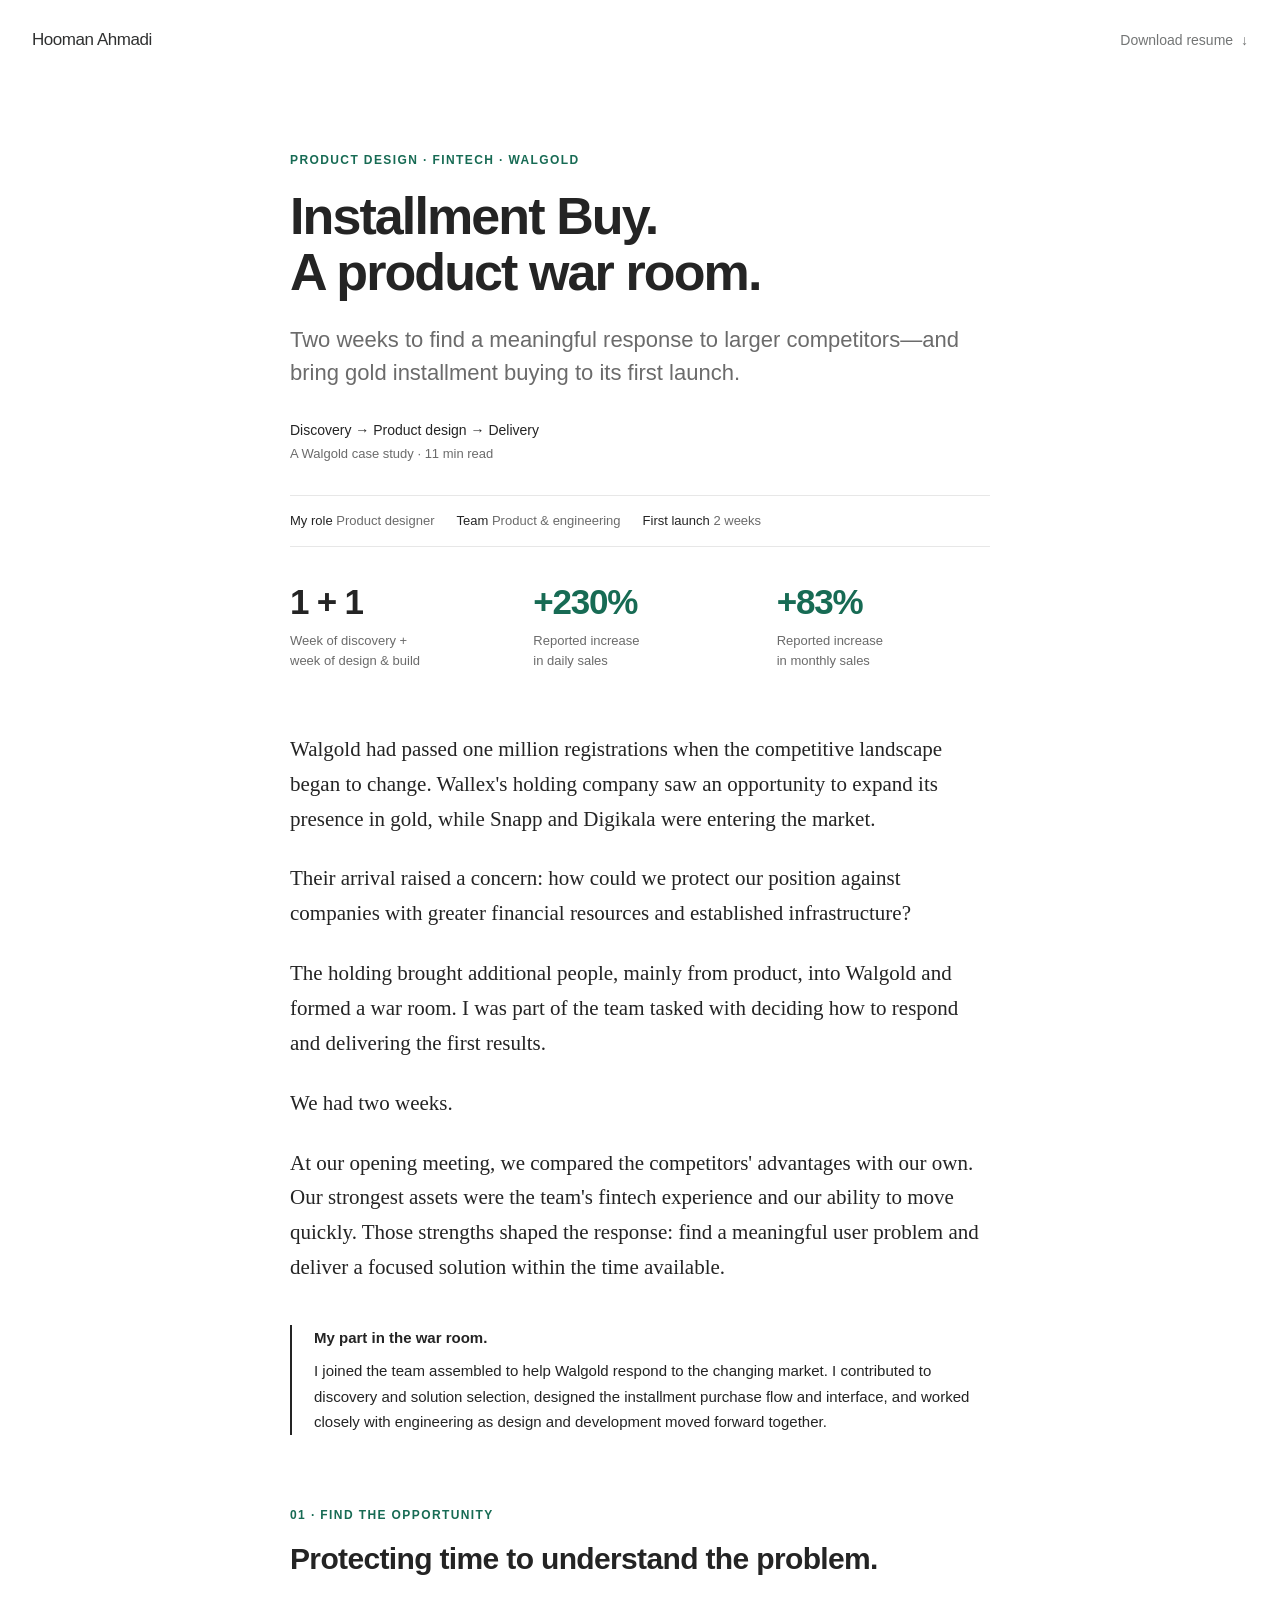
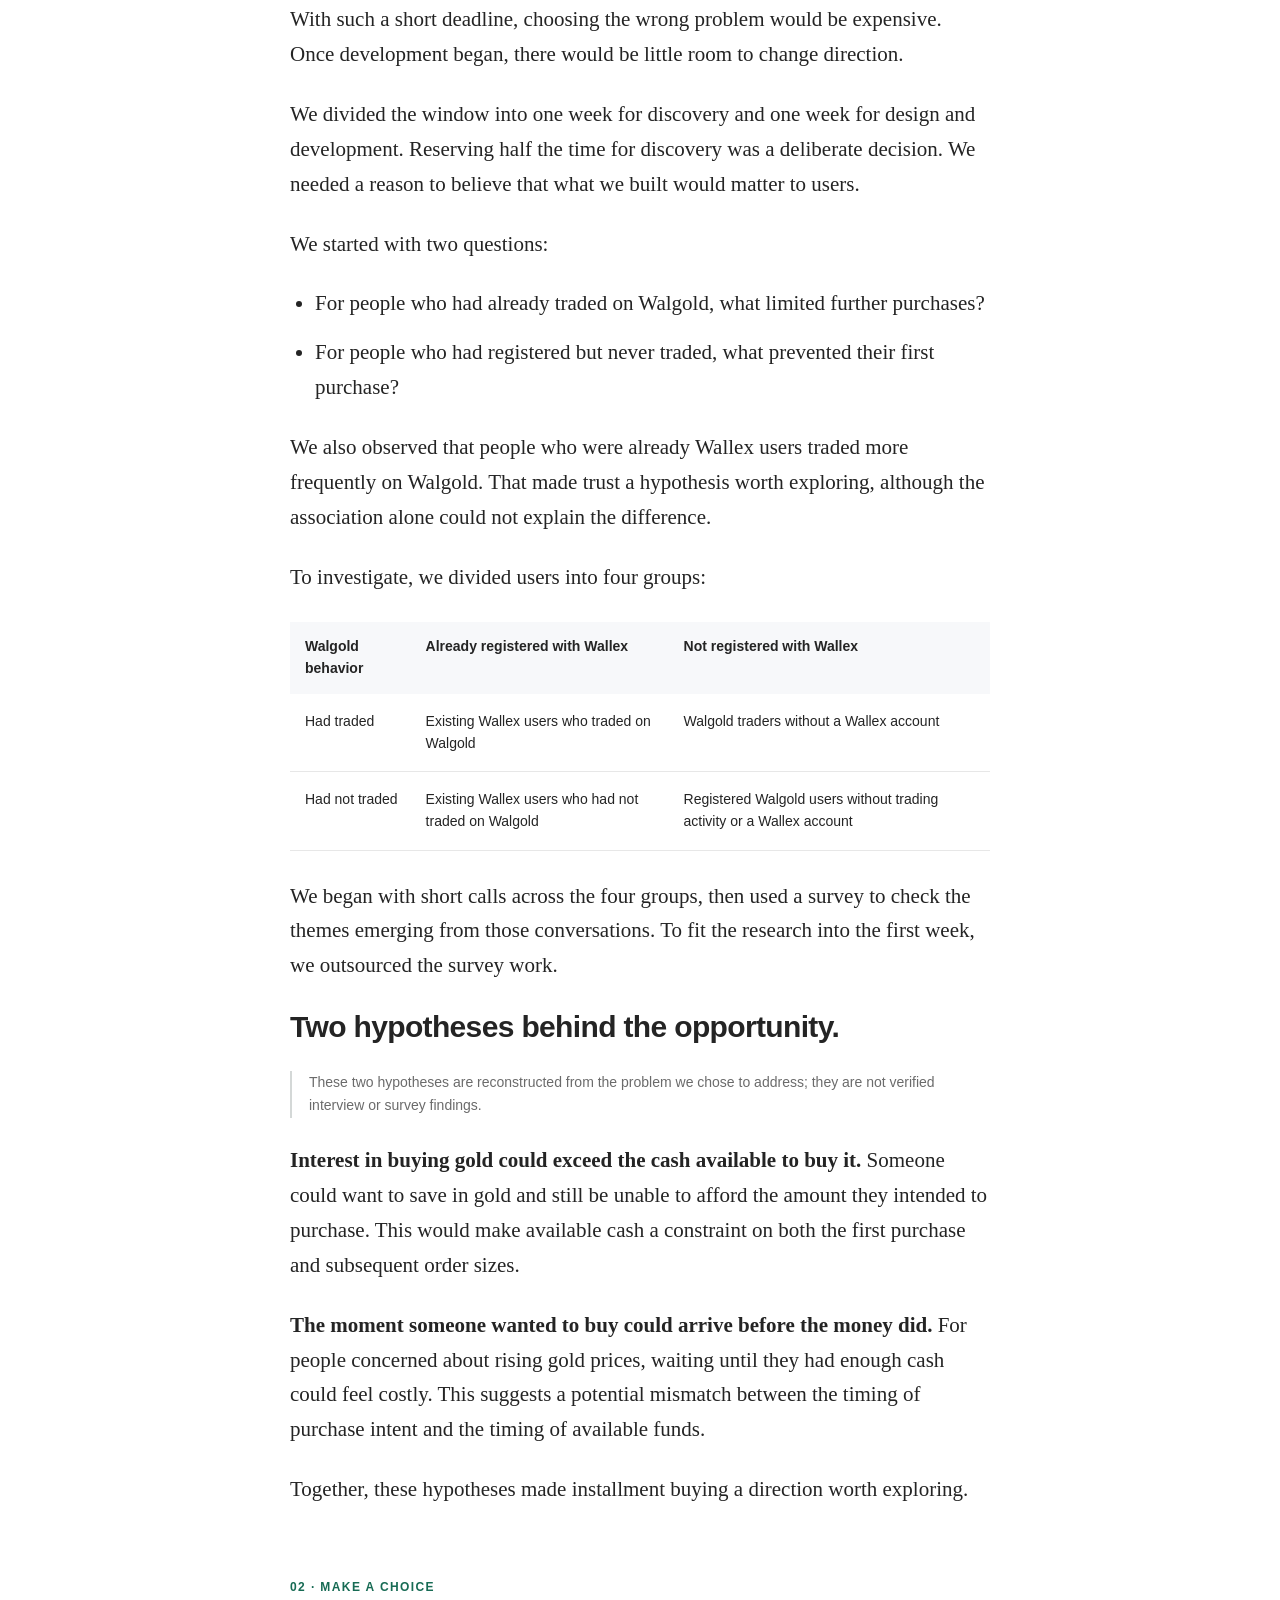
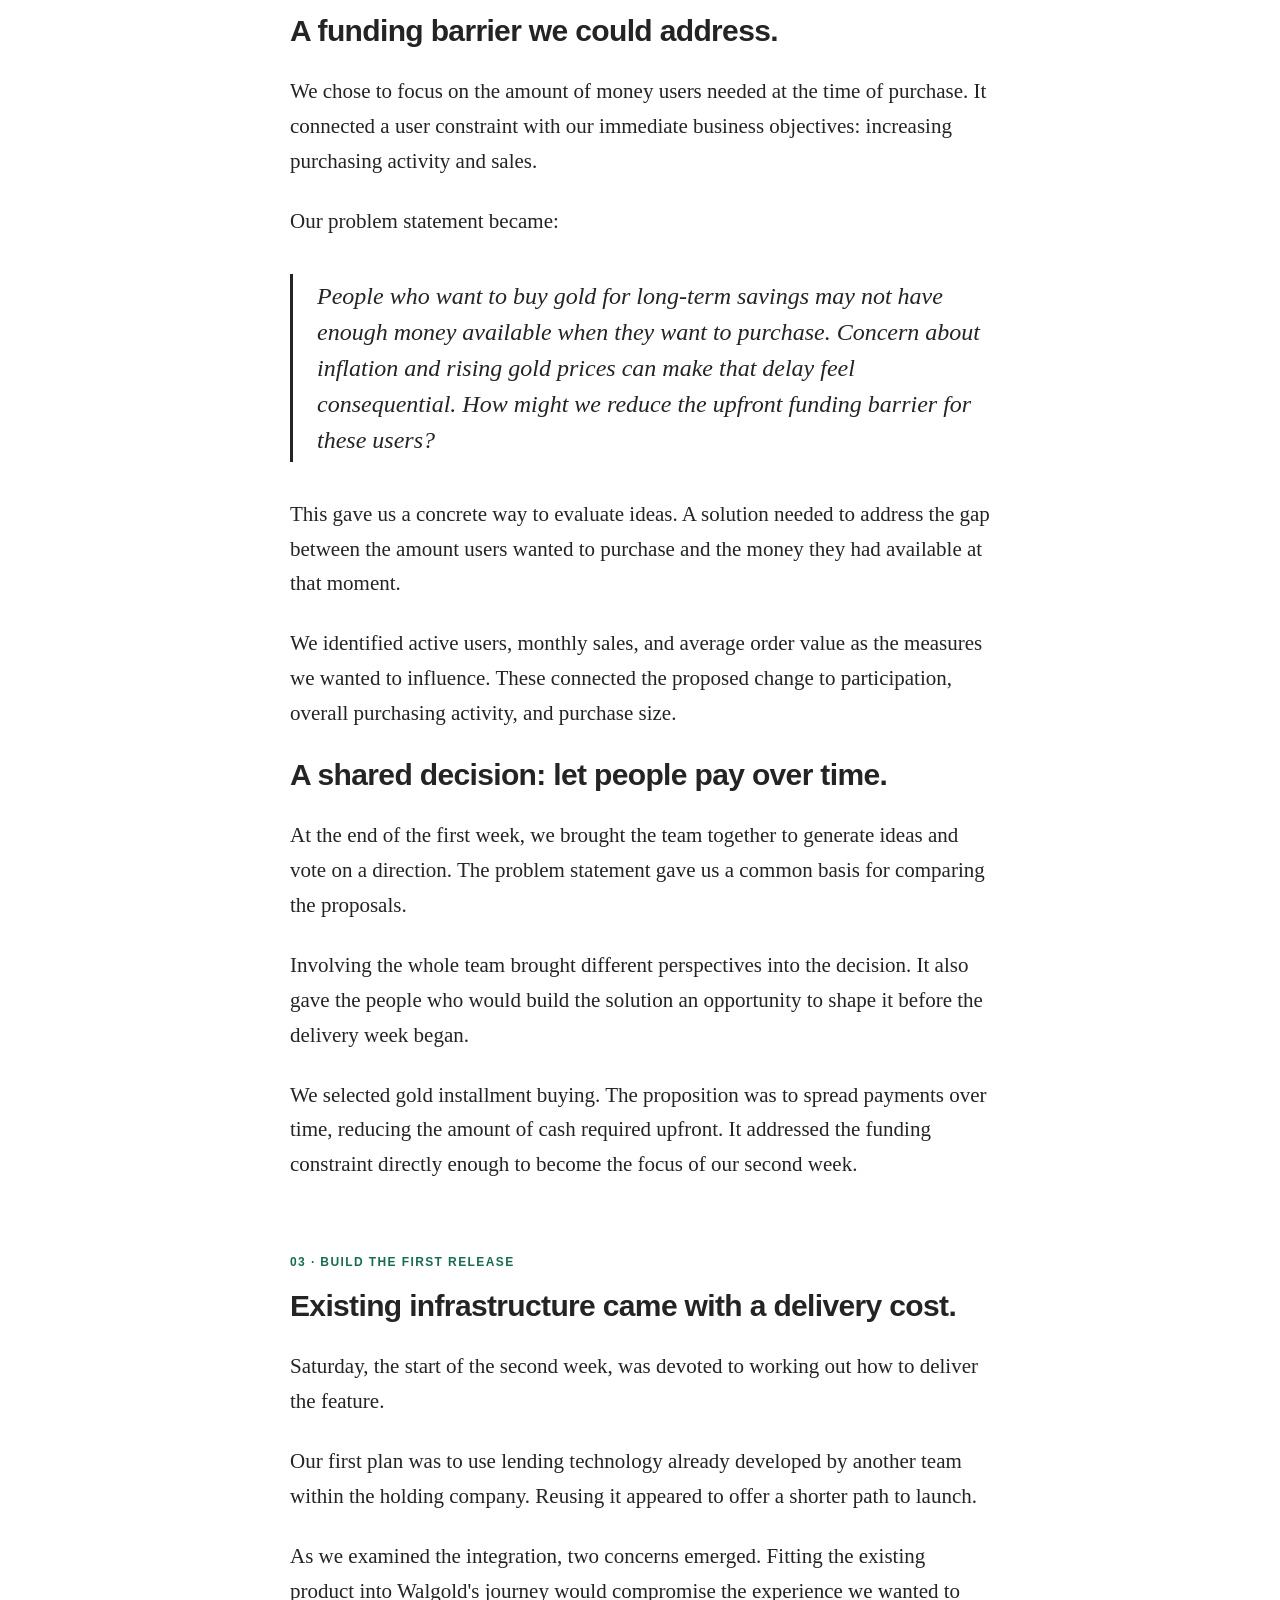
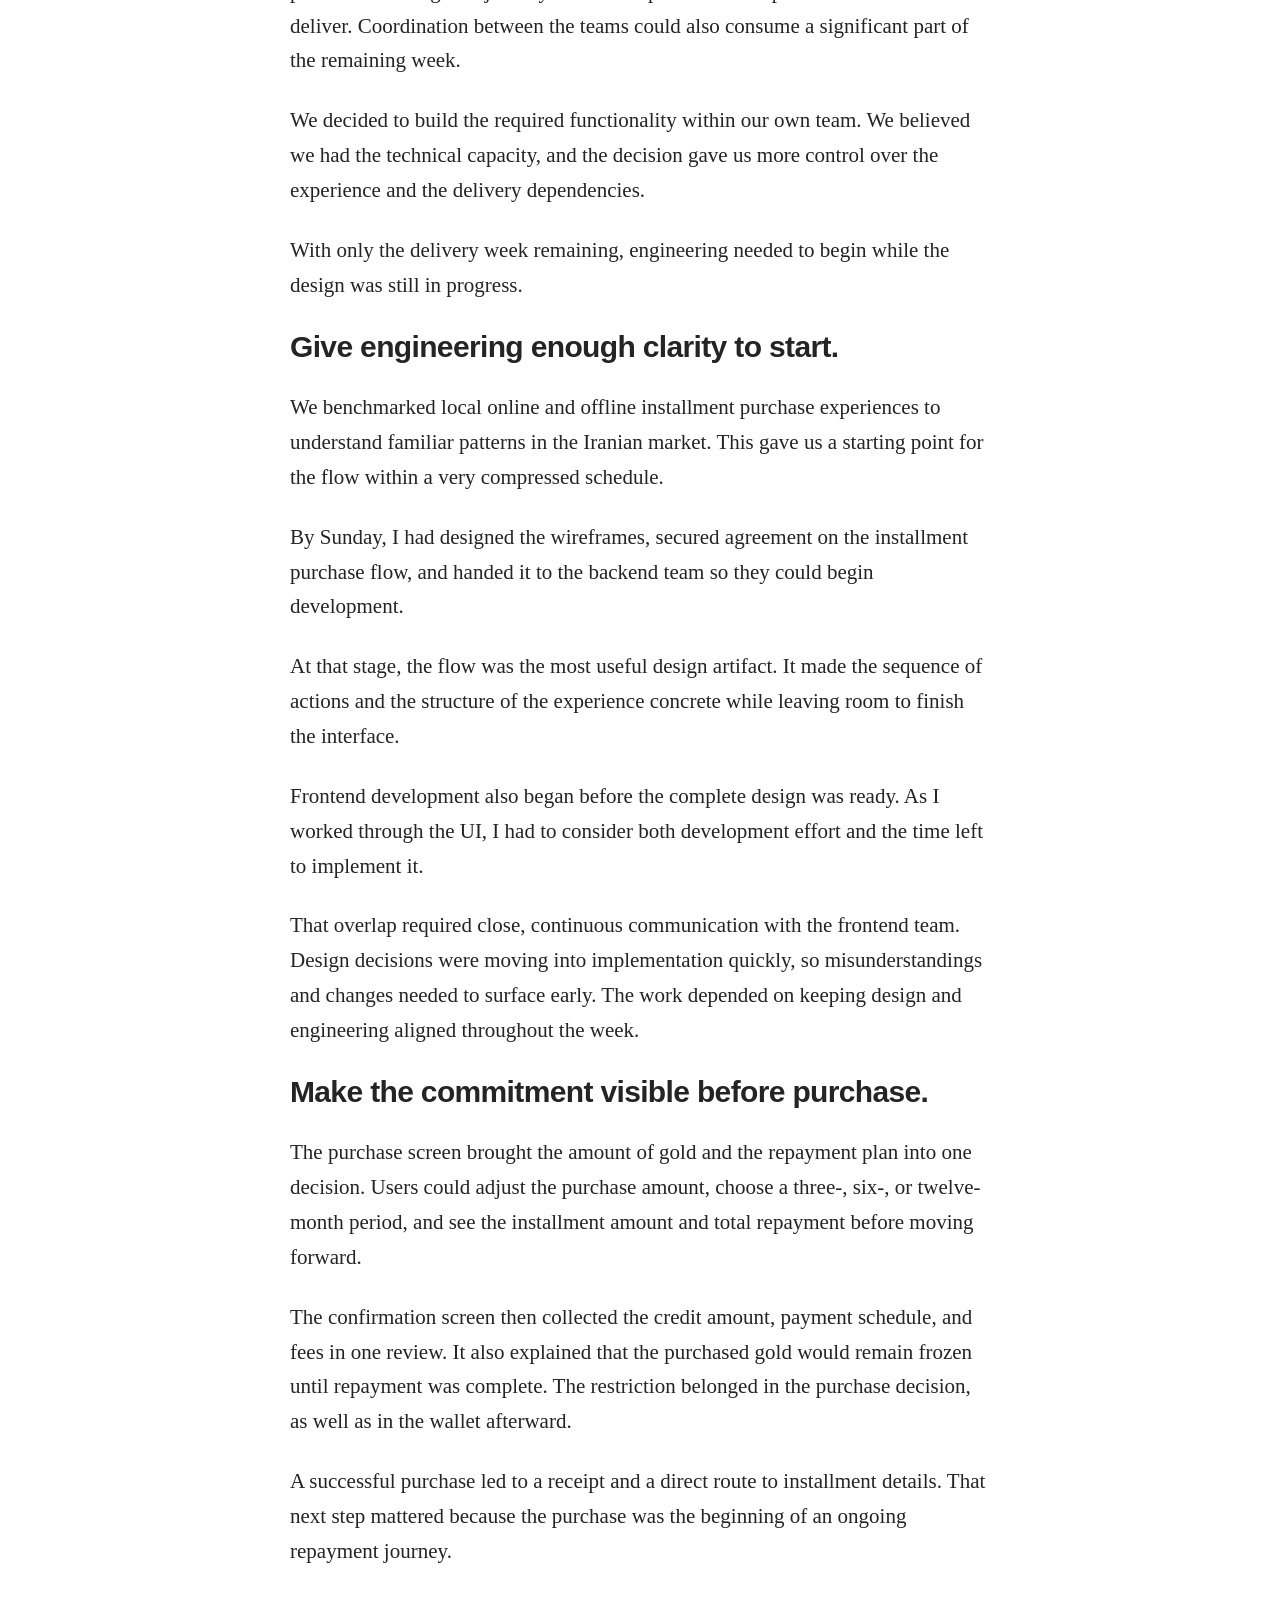
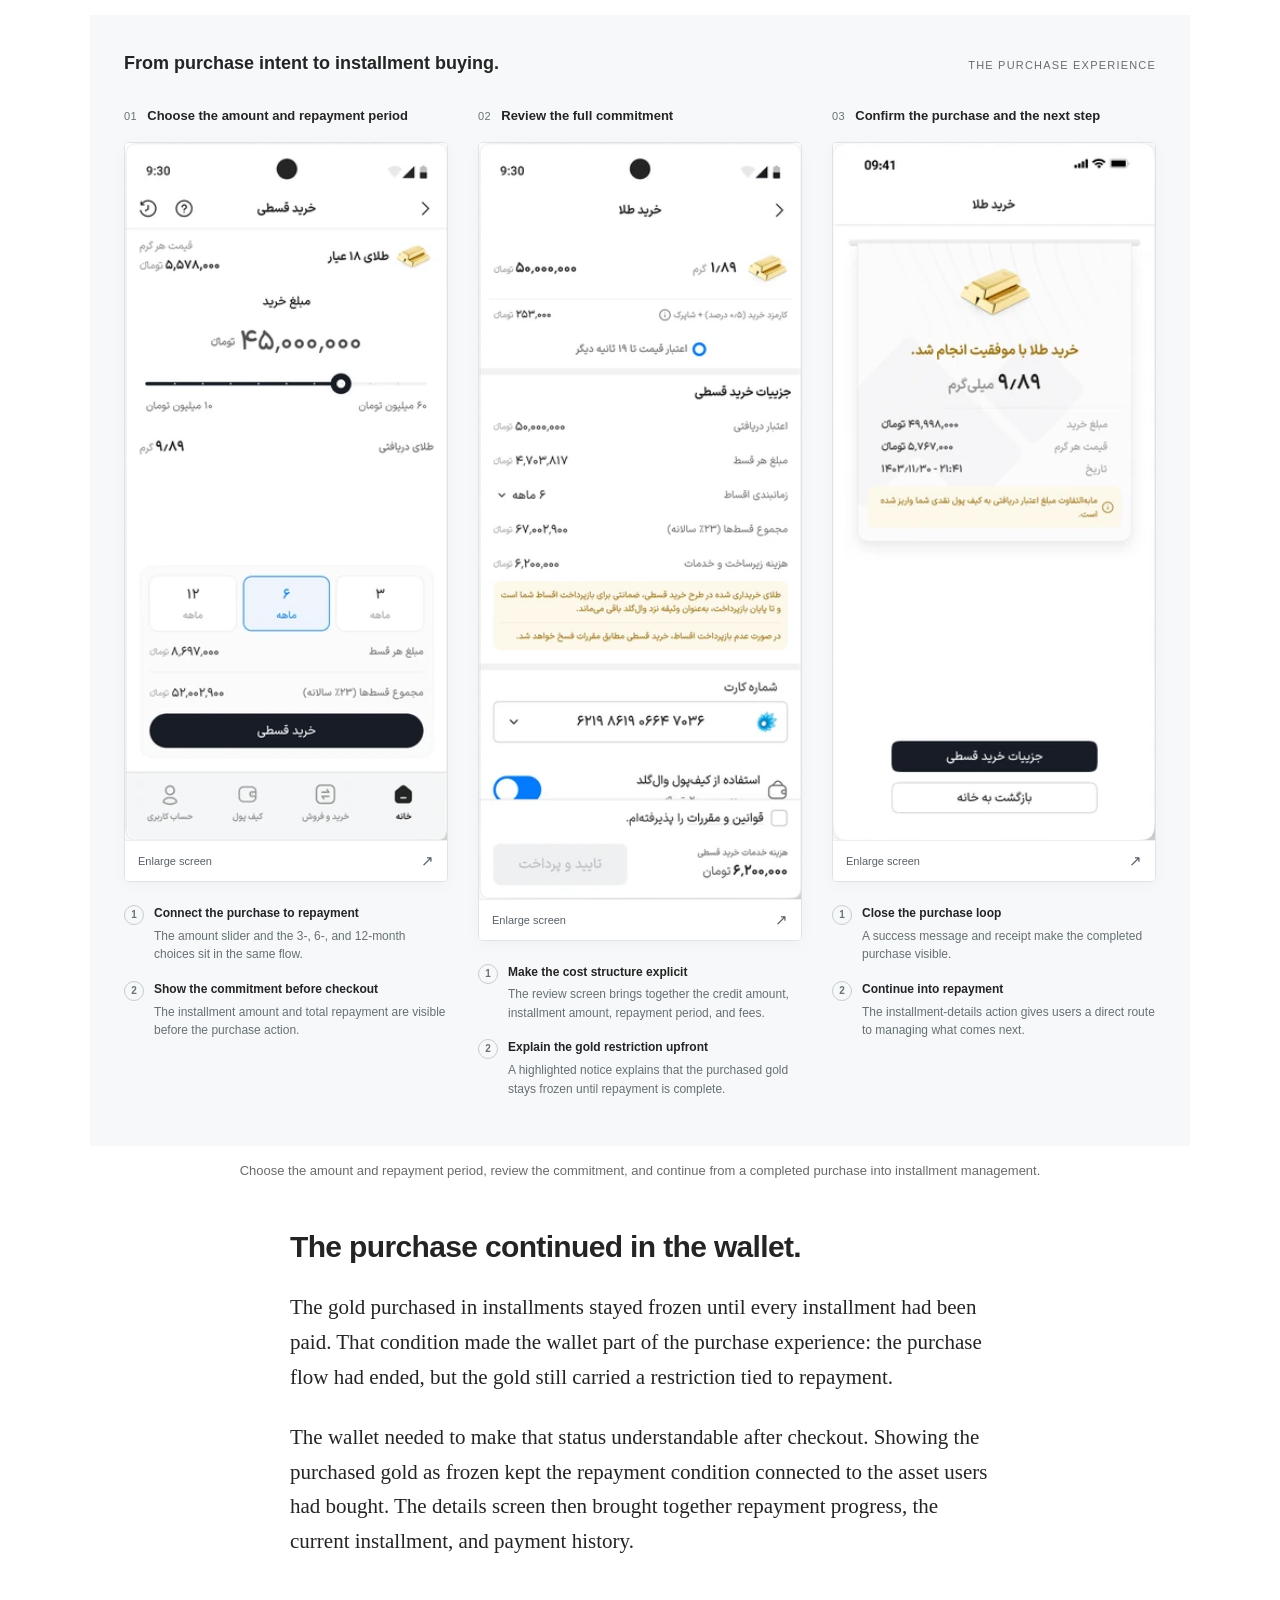
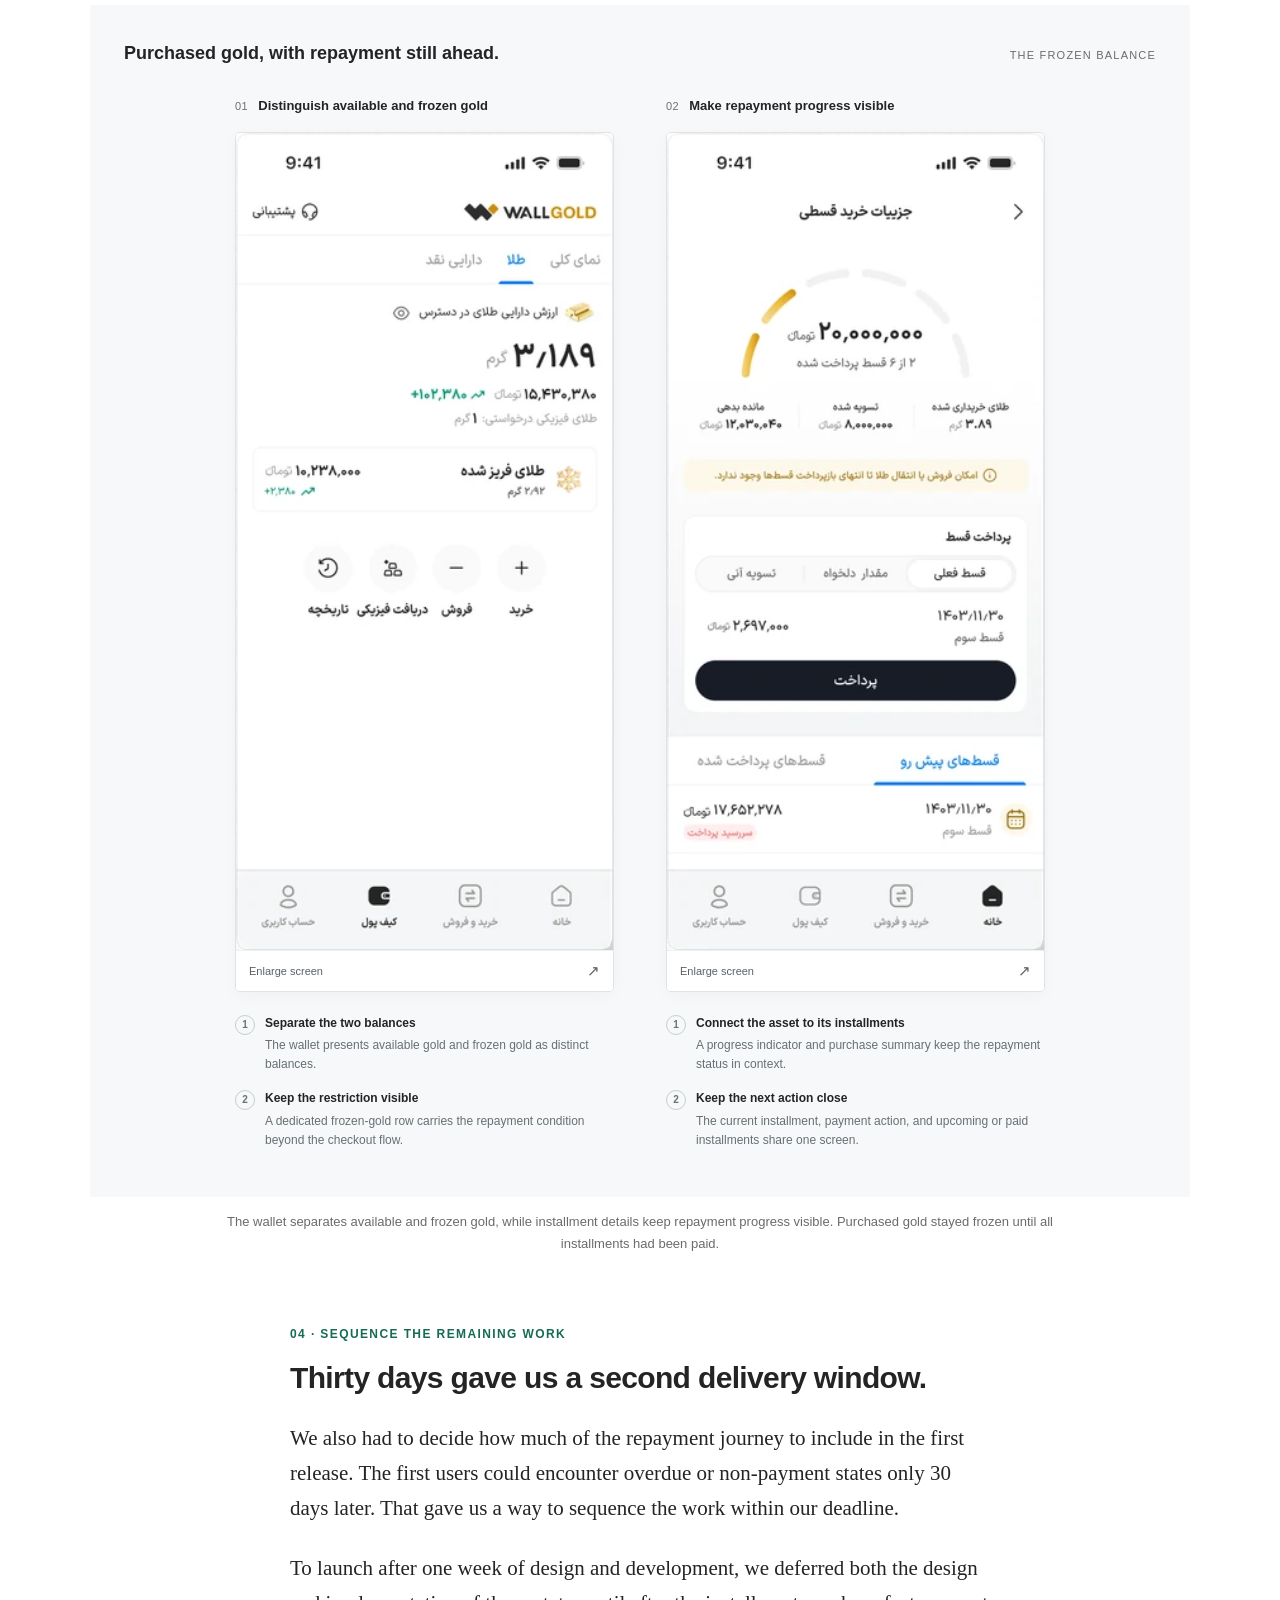
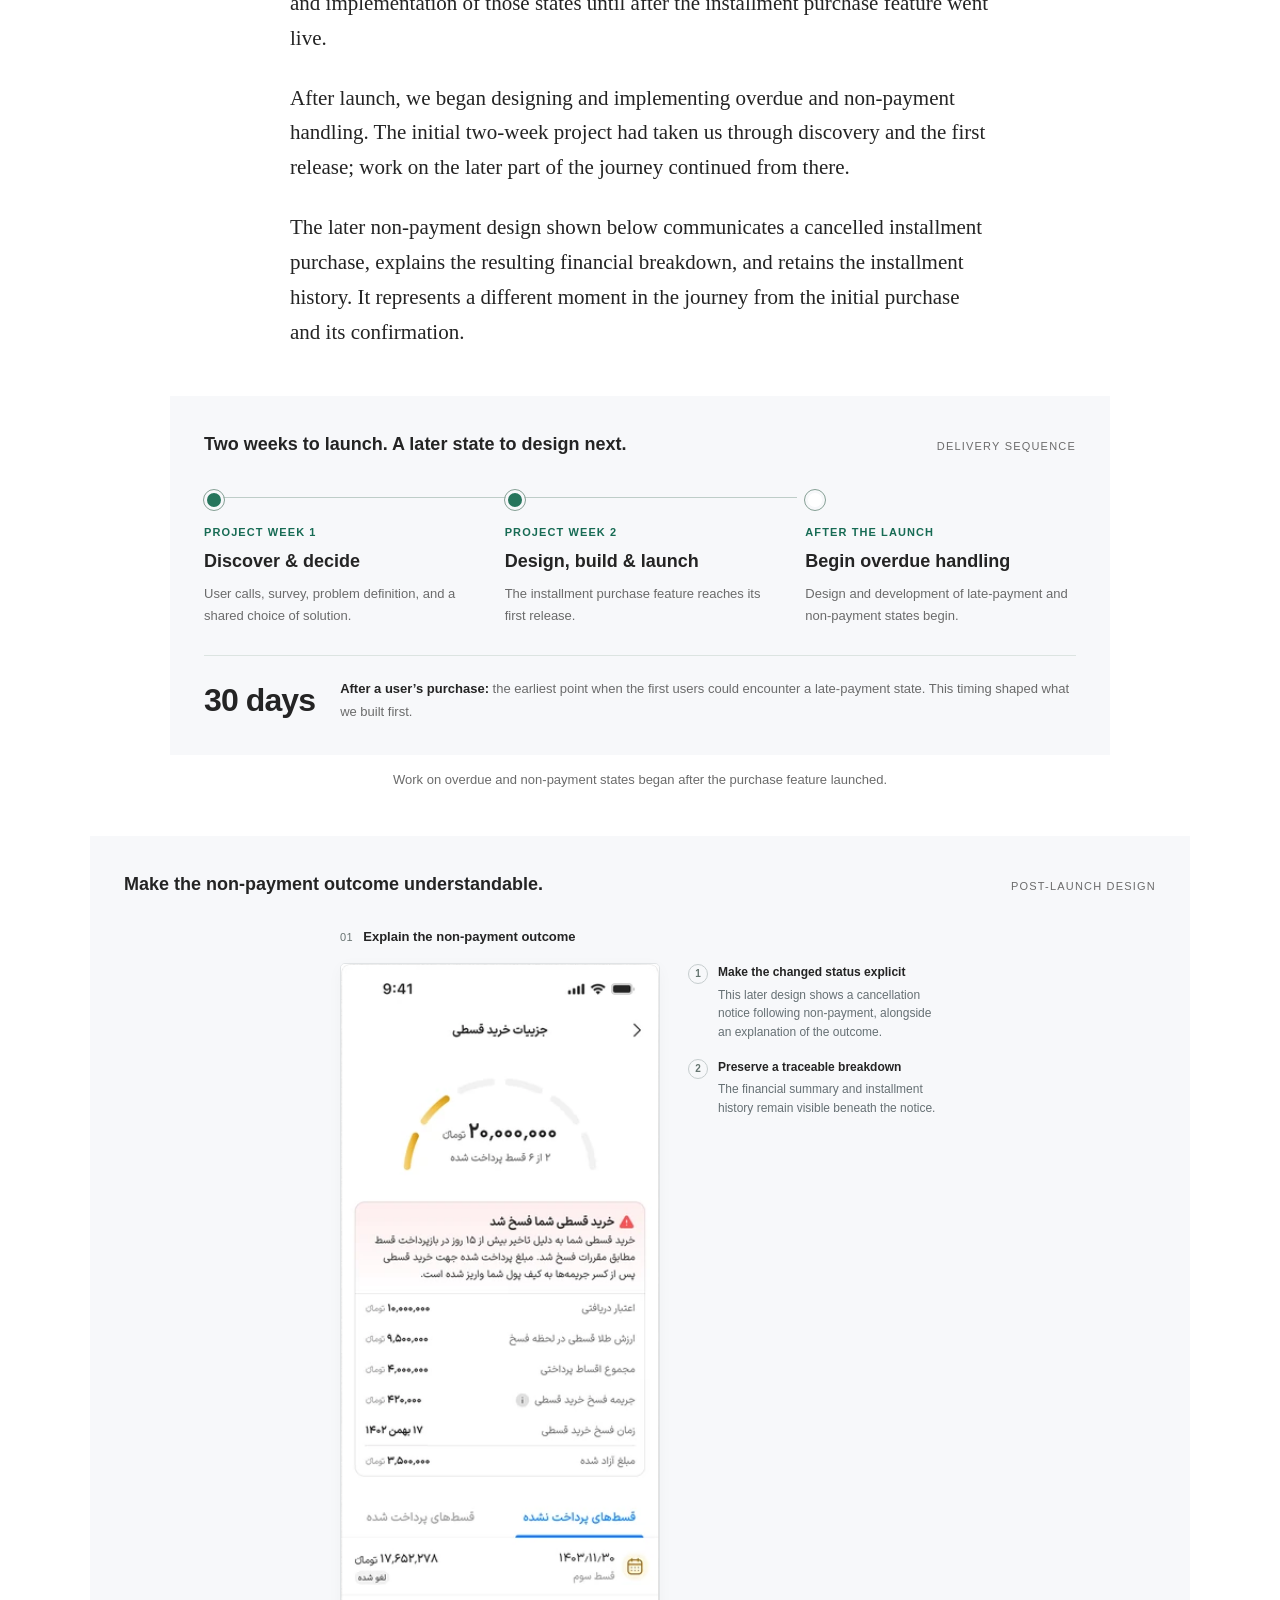
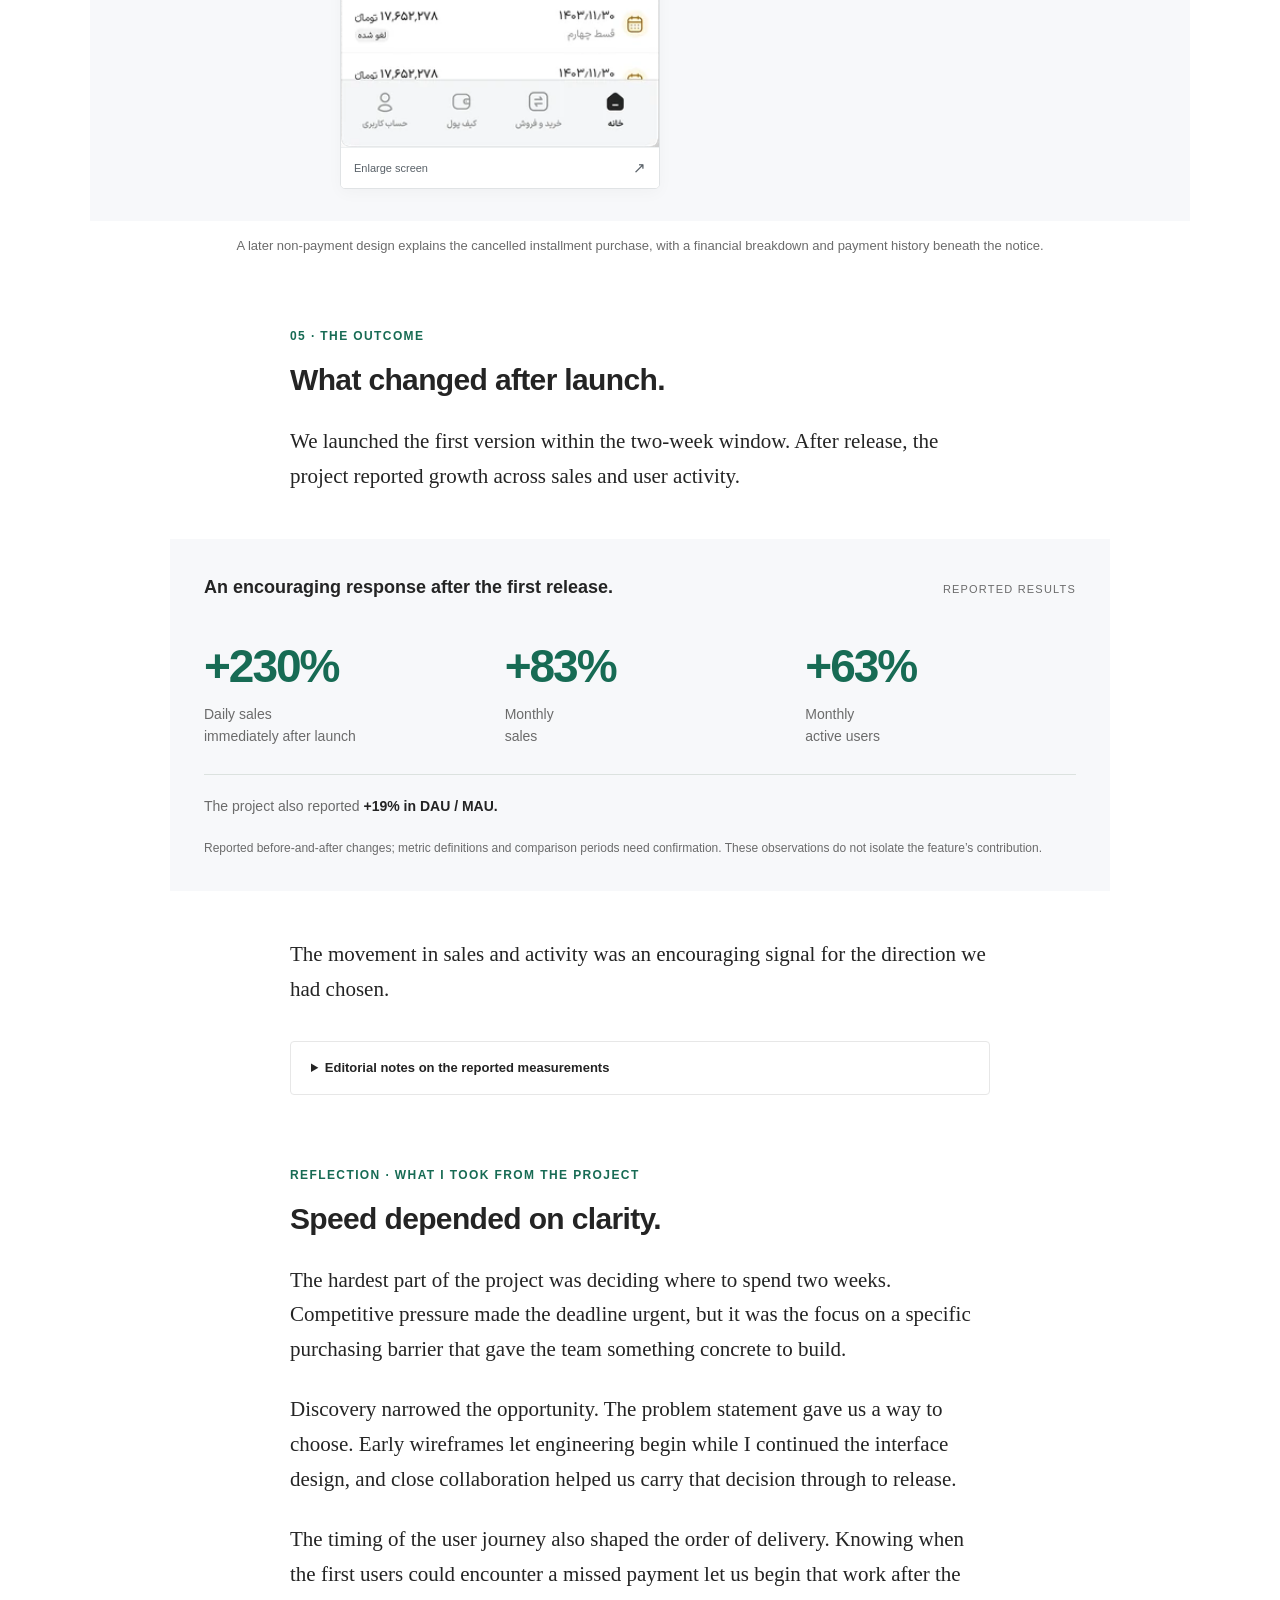
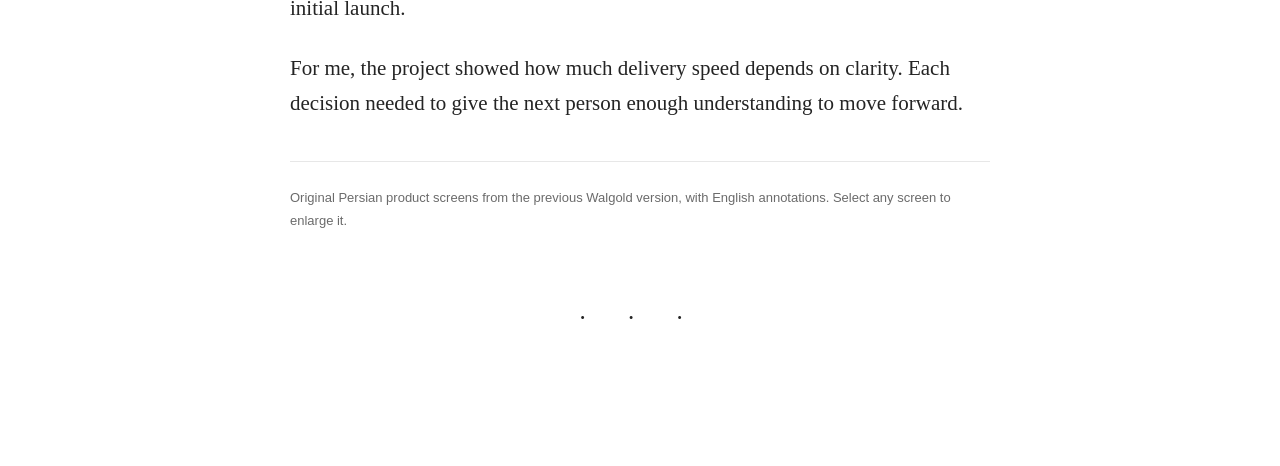
==== commit b8a5bcf5: "Remove Figma links from portfolio case study" ====
--- a/work/installments/index.html
+++ b/work/installments/index.html
@@ -118,26 +118,26 @@
 <figure class="wide product-figure main"><div class="figure-surface"><div class="figure-top"><h3>From purchase intent to installment buying.</h3><span>The purchase experience</span></div><div class="screen-grid three"><div class="screen-card">
             <div class="screen-heading"><span>01</span><h4>Choose the amount and repayment period</h4></div>
             <button class="screen-button" data-title="Choose the amount and repayment period" type="button" aria-label="Enlarge Choose the amount and repayment period"><span class="image-viewport has-crop" style="aspect-ratio:750/1624;--image-width:214.93333333%;--image-x:-10.40000000%;--image-y:-4.18719212%;--dialog-width:800px"><img src="assets/responsive/purchase-plan-960.webp" alt="Choose the amount and repayment period — original Persian Walgold interface" width="1612" height="2636" loading="lazy" decoding="async" srcset="assets/responsive/purchase-plan-640.webp 640w, assets/responsive/purchase-plan-960.webp 960w, assets/responsive/purchase-plan-1440.webp 1440w, assets/responsive/purchase-plan-1612.webp 1612w" sizes="(max-width: 760px) calc(100vw - 40px), 520px" data-full-src="assets/purchase-plan.png"></span><span class="enlarge-label">Enlarge screen <span aria-hidden="true">↗</span></span></button>
-            <ol class="annotations"><li><span class="note-number" aria-hidden="true">1</span><div><strong>Connect the purchase to repayment</strong><p>The amount slider and the 3-, 6-, and 12-month choices sit in the same flow.</p></div></li><li><span class="note-number" aria-hidden="true">2</span><div><strong>Show the commitment before checkout</strong><p>The installment amount and total repayment are visible before the purchase action.</p></div></li></ol><a class="source-link" href="https://www.figma.com/design/DBFVHQegTVlzEk7qLngE62/Toman-Deposit-frames?node-id=46-59113" target="_blank" rel="noopener noreferrer">View Figma source<span class="sr-only"> for Choose the amount and repayment period</span> ↗</a>
+            <ol class="annotations"><li><span class="note-number" aria-hidden="true">1</span><div><strong>Connect the purchase to repayment</strong><p>The amount slider and the 3-, 6-, and 12-month choices sit in the same flow.</p></div></li><li><span class="note-number" aria-hidden="true">2</span><div><strong>Show the commitment before checkout</strong><p>The installment amount and total repayment are visible before the purchase action.</p></div></li></ol>
         </div><div class="screen-card">
             <div class="screen-heading"><span>02</span><h4>Review the full commitment</h4></div>
             <button class="screen-button" data-title="Review the full commitment" type="button" aria-label="Enlarge Review the full commitment"><span class="image-viewport has-crop" style="aspect-ratio:750/1760;--image-width:214.93333333%;--image-x:-10.40000000%;--image-y:-3.86363636%;--dialog-width:800px"><img src="assets/responsive/purchase-confirmation-960.webp" alt="Review the full commitment — original Persian Walgold interface" width="1612" height="2772" loading="lazy" decoding="async" srcset="assets/responsive/purchase-confirmation-640.webp 640w, assets/responsive/purchase-confirmation-960.webp 960w, assets/responsive/purchase-confirmation-1440.webp 1440w, assets/responsive/purchase-confirmation-1612.webp 1612w" sizes="(max-width: 760px) calc(100vw - 40px), 520px" data-full-src="assets/purchase-confirmation.png"></span><span class="enlarge-label">Enlarge screen <span aria-hidden="true">↗</span></span></button>
-            <ol class="annotations"><li><span class="note-number" aria-hidden="true">1</span><div><strong>Make the cost structure explicit</strong><p>The review screen brings together the credit amount, installment amount, repayment period, and fees.</p></div></li><li><span class="note-number" aria-hidden="true">2</span><div><strong>Explain the gold restriction upfront</strong><p>A highlighted notice explains that the purchased gold stays frozen until repayment is complete.</p></div></li></ol><a class="source-link" href="https://www.figma.com/design/DBFVHQegTVlzEk7qLngE62/Toman-Deposit-frames?node-id=46-59389" target="_blank" rel="noopener noreferrer">View Figma source<span class="sr-only"> for Review the full commitment</span> ↗</a>
+            <ol class="annotations"><li><span class="note-number" aria-hidden="true">1</span><div><strong>Make the cost structure explicit</strong><p>The review screen brings together the credit amount, installment amount, repayment period, and fees.</p></div></li><li><span class="note-number" aria-hidden="true">2</span><div><strong>Explain the gold restriction upfront</strong><p>A highlighted notice explains that the purchased gold stays frozen until repayment is complete.</p></div></li></ol>
         </div><div class="screen-card">
             <div class="screen-heading"><span>03</span><h4>Confirm the purchase and the next step</h4></div>
             <button class="screen-button" data-title="Confirm the purchase and the next step" type="button" aria-label="Enlarge Confirm the purchase and the next step"><span class="image-viewport has-crop" style="aspect-ratio:375/812;--image-width:216.00000000%;--image-x:-10.93333333%;--image-y:-4.43349754%;--dialog-width:562.5px"><img src="assets/responsive/purchase-success-810.webp" alt="Confirm the purchase and the next step — original Persian Walgold interface" width="810" height="1322" loading="lazy" decoding="async" srcset="assets/responsive/purchase-success-640.webp 640w, assets/responsive/purchase-success-810.webp 810w" sizes="(max-width: 760px) calc(100vw - 40px), 520px" data-full-src="assets/purchase-success.png"></span><span class="enlarge-label">Enlarge screen <span aria-hidden="true">↗</span></span></button>
-            <ol class="annotations"><li><span class="note-number" aria-hidden="true">1</span><div><strong>Close the purchase loop</strong><p>A success message and receipt make the completed purchase visible.</p></div></li><li><span class="note-number" aria-hidden="true">2</span><div><strong>Continue into repayment</strong><p>The installment-details action gives users a direct route to managing what comes next.</p></div></li></ol><a class="source-link" href="https://www.figma.com/design/DBFVHQegTVlzEk7qLngE62/Toman-Deposit-frames?node-id=46-59488" target="_blank" rel="noopener noreferrer">View Figma source<span class="sr-only"> for Confirm the purchase and the next step</span> ↗</a>
+            <ol class="annotations"><li><span class="note-number" aria-hidden="true">1</span><div><strong>Close the purchase loop</strong><p>A success message and receipt make the completed purchase visible.</p></div></li><li><span class="note-number" aria-hidden="true">2</span><div><strong>Continue into repayment</strong><p>The installment-details action gives users a direct route to managing what comes next.</p></div></li></ol>
         </div></div></div><figcaption>Choose the amount and repayment period, review the commitment, and continue from a completed purchase into installment management.</figcaption></figure>
 <section class="prose "><h2>The purchase continued in the wallet.</h2><p>The gold purchased in installments stayed frozen until every installment had been paid. That condition made the wallet part of the purchase experience: the purchase flow had ended, but the gold still carried a restriction tied to repayment.</p>
 <p>The wallet needed to make that status understandable after checkout. Showing the purchased gold as frozen kept the repayment condition connected to the asset users had bought. The details screen then brought together repayment progress, the current installment, and payment history.</p></section>
 <figure class="wide product-figure wallet"><div class="figure-surface"><div class="figure-top"><h3>Purchased gold, with repayment still ahead.</h3><span>The frozen balance</span></div><div class="screen-grid two"><div class="screen-card">
             <div class="screen-heading"><span>01</span><h4>Distinguish available and frozen gold</h4></div>
             <button class="screen-button" data-title="Distinguish available and frozen gold" type="button" aria-label="Enlarge Distinguish available and frozen gold"><span class="image-viewport has-crop" style="aspect-ratio:750/1624;--image-width:214.93333333%;--image-x:-10.40000000%;--image-y:-4.18719212%;--dialog-width:800px"><img src="assets/responsive/frozen-gold-wallet-960.webp" alt="Distinguish available and frozen gold — original Persian Walgold interface" width="1612" height="2636" loading="lazy" decoding="async" srcset="assets/responsive/frozen-gold-wallet-640.webp 640w, assets/responsive/frozen-gold-wallet-960.webp 960w, assets/responsive/frozen-gold-wallet-1440.webp 1440w, assets/responsive/frozen-gold-wallet-1612.webp 1612w" sizes="(max-width: 760px) calc(100vw - 40px), 520px" data-full-src="assets/frozen-gold-wallet.png"></span><span class="enlarge-label">Enlarge screen <span aria-hidden="true">↗</span></span></button>
-            <ol class="annotations"><li><span class="note-number" aria-hidden="true">1</span><div><strong>Separate the two balances</strong><p>The wallet presents available gold and frozen gold as distinct balances.</p></div></li><li><span class="note-number" aria-hidden="true">2</span><div><strong>Keep the restriction visible</strong><p>A dedicated frozen-gold row carries the repayment condition beyond the checkout flow.</p></div></li></ol><a class="source-link" href="https://www.figma.com/design/DBFVHQegTVlzEk7qLngE62/Toman-Deposit-frames?node-id=46-61308" target="_blank" rel="noopener noreferrer">View Figma source<span class="sr-only"> for Distinguish available and frozen gold</span> ↗</a>
+            <ol class="annotations"><li><span class="note-number" aria-hidden="true">1</span><div><strong>Separate the two balances</strong><p>The wallet presents available gold and frozen gold as distinct balances.</p></div></li><li><span class="note-number" aria-hidden="true">2</span><div><strong>Keep the restriction visible</strong><p>A dedicated frozen-gold row carries the repayment condition beyond the checkout flow.</p></div></li></ol>
         </div><div class="screen-card">
             <div class="screen-heading"><span>02</span><h4>Make repayment progress visible</h4></div>
             <button class="screen-button" data-title="Make repayment progress visible" type="button" aria-label="Enlarge Make repayment progress visible"><span class="image-viewport has-crop" style="aspect-ratio:750/1624;--image-width:214.93333333%;--image-x:-10.40000000%;--image-y:-4.18719212%;--dialog-width:800px"><img src="assets/responsive/installment-details-960.webp" alt="Make repayment progress visible — original Persian Walgold interface" width="1612" height="2636" loading="lazy" decoding="async" srcset="assets/responsive/installment-details-640.webp 640w, assets/responsive/installment-details-960.webp 960w, assets/responsive/installment-details-1440.webp 1440w, assets/responsive/installment-details-1612.webp 1612w" sizes="(max-width: 760px) calc(100vw - 40px), 520px" data-full-src="assets/installment-details.png"></span><span class="enlarge-label">Enlarge screen <span aria-hidden="true">↗</span></span></button>
-            <ol class="annotations"><li><span class="note-number" aria-hidden="true">1</span><div><strong>Connect the asset to its installments</strong><p>A progress indicator and purchase summary keep the repayment status in context.</p></div></li><li><span class="note-number" aria-hidden="true">2</span><div><strong>Keep the next action close</strong><p>The current installment, payment action, and upcoming or paid installments share one screen.</p></div></li></ol><a class="source-link" href="https://www.figma.com/design/DBFVHQegTVlzEk7qLngE62/Toman-Deposit-frames?node-id=46-61403" target="_blank" rel="noopener noreferrer">View Figma source<span class="sr-only"> for Make repayment progress visible</span> ↗</a>
+            <ol class="annotations"><li><span class="note-number" aria-hidden="true">1</span><div><strong>Connect the asset to its installments</strong><p>A progress indicator and purchase summary keep the repayment status in context.</p></div></li><li><span class="note-number" aria-hidden="true">2</span><div><strong>Keep the next action close</strong><p>The current installment, payment action, and upcoming or paid installments share one screen.</p></div></li></ol>
         </div></div></div><figcaption>The wallet separates available and frozen gold, while installment details keep repayment progress visible. Purchased gold stayed frozen until all installments had been paid.</figcaption></figure>
 <section class="prose "><span class="section-kicker">04 · Sequence the remaining work</span><h2>Thirty days gave us a second delivery window.</h2><p>We also had to decide how much of the repayment journey to include in the first release. The first users could encounter overdue or non-payment states only 30 days later. That gave us a way to sequence the work within our deadline.</p>
 <p>To launch after one week of design and development, we deferred both the design and implementation of those states until after the installment purchase feature went live.</p>
@@ -147,7 +147,7 @@
 <figure class="wide product-figure overdue"><div class="figure-surface"><div class="figure-top"><h3>Make the non-payment outcome understandable.</h3><span>Post-launch design</span></div><div class="screen-grid one"><div class="screen-card">
             <div class="screen-heading"><span>01</span><h4>Explain the non-payment outcome</h4></div>
             <button class="screen-button" data-title="Explain the non-payment outcome" type="button" aria-label="Enlarge Explain the non-payment outcome"><span class="image-viewport has-crop" style="aspect-ratio:750/1846;--image-width:214.93333333%;--image-x:-10.40000000%;--image-y:-3.68364030%;--dialog-width:800px"><img src="assets/responsive/nonpayment-state-960.webp" alt="Explain the non-payment outcome — original Persian Walgold interface" width="1612" height="2858" loading="lazy" decoding="async" srcset="assets/responsive/nonpayment-state-640.webp 640w, assets/responsive/nonpayment-state-960.webp 960w, assets/responsive/nonpayment-state-1440.webp 1440w, assets/responsive/nonpayment-state-1612.webp 1612w" sizes="(max-width: 760px) calc(100vw - 40px), 520px" data-full-src="assets/nonpayment-state.png"></span><span class="enlarge-label">Enlarge screen <span aria-hidden="true">↗</span></span></button>
-            <ol class="annotations"><li><span class="note-number" aria-hidden="true">1</span><div><strong>Make the changed status explicit</strong><p>This later design shows a cancellation notice following non-payment, alongside an explanation of the outcome.</p></div></li><li><span class="note-number" aria-hidden="true">2</span><div><strong>Preserve a traceable breakdown</strong><p>The financial summary and installment history remain visible beneath the notice.</p></div></li></ol><a class="source-link" href="https://www.figma.com/design/DBFVHQegTVlzEk7qLngE62/Toman-Deposit-frames?node-id=46-60706" target="_blank" rel="noopener noreferrer">View Figma source<span class="sr-only"> for Explain the non-payment outcome</span> ↗</a>
+            <ol class="annotations"><li><span class="note-number" aria-hidden="true">1</span><div><strong>Make the changed status explicit</strong><p>This later design shows a cancellation notice following non-payment, alongside an explanation of the outcome.</p></div></li><li><span class="note-number" aria-hidden="true">2</span><div><strong>Preserve a traceable breakdown</strong><p>The financial summary and installment history remain visible beneath the notice.</p></div></li></ol>
         </div></div></div><figcaption>A later non-payment design explains the cancelled installment purchase, with a financial breakdown and payment history beneath the notice.</figcaption></figure>
 <section class="prose " id="outcome"><span class="section-kicker">05 · The outcome</span><h2>What changed after launch.</h2><p>We launched the first version within the two-week window. After release, the project reported growth across sales and user activity.</p></section>
 <figure class="wide timeline"><div class="figure-surface"><div class="figure-top"><h3>An encouraging response after the first release.</h3><span>Reported results</span></div><div class="results"><div><strong>+230%</strong><span>Daily sales<br>immediately after launch</span></div><div><strong>+83%</strong><span>Monthly<br>sales</span></div><div><strong>+63%</strong><span>Monthly<br>active users</span></div></div><p class="results-secondary">The project also reported <b>+19% in DAU / MAU.</b></p><p class="metric-note">Reported before-and-after changes; metric definitions and comparison periods need confirmation. These observations do not isolate the feature’s contribution.</p></div></figure>
